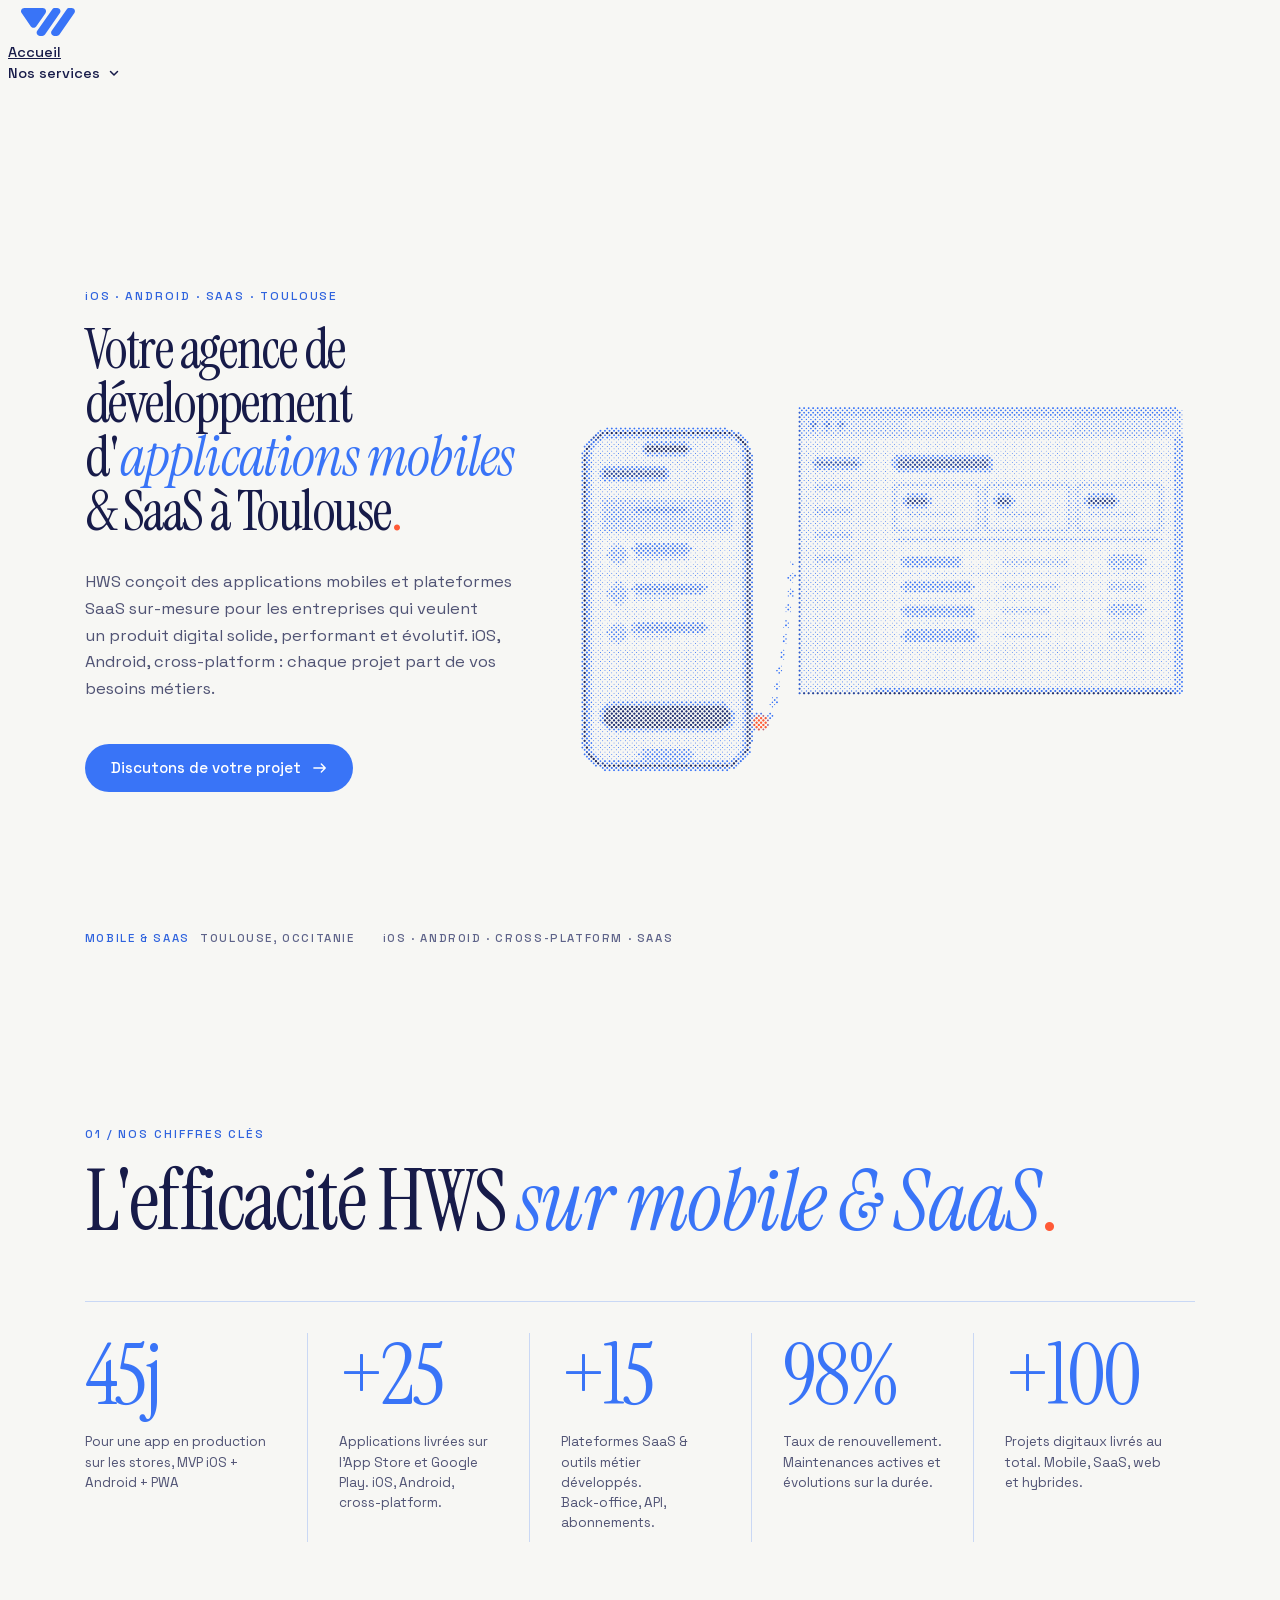
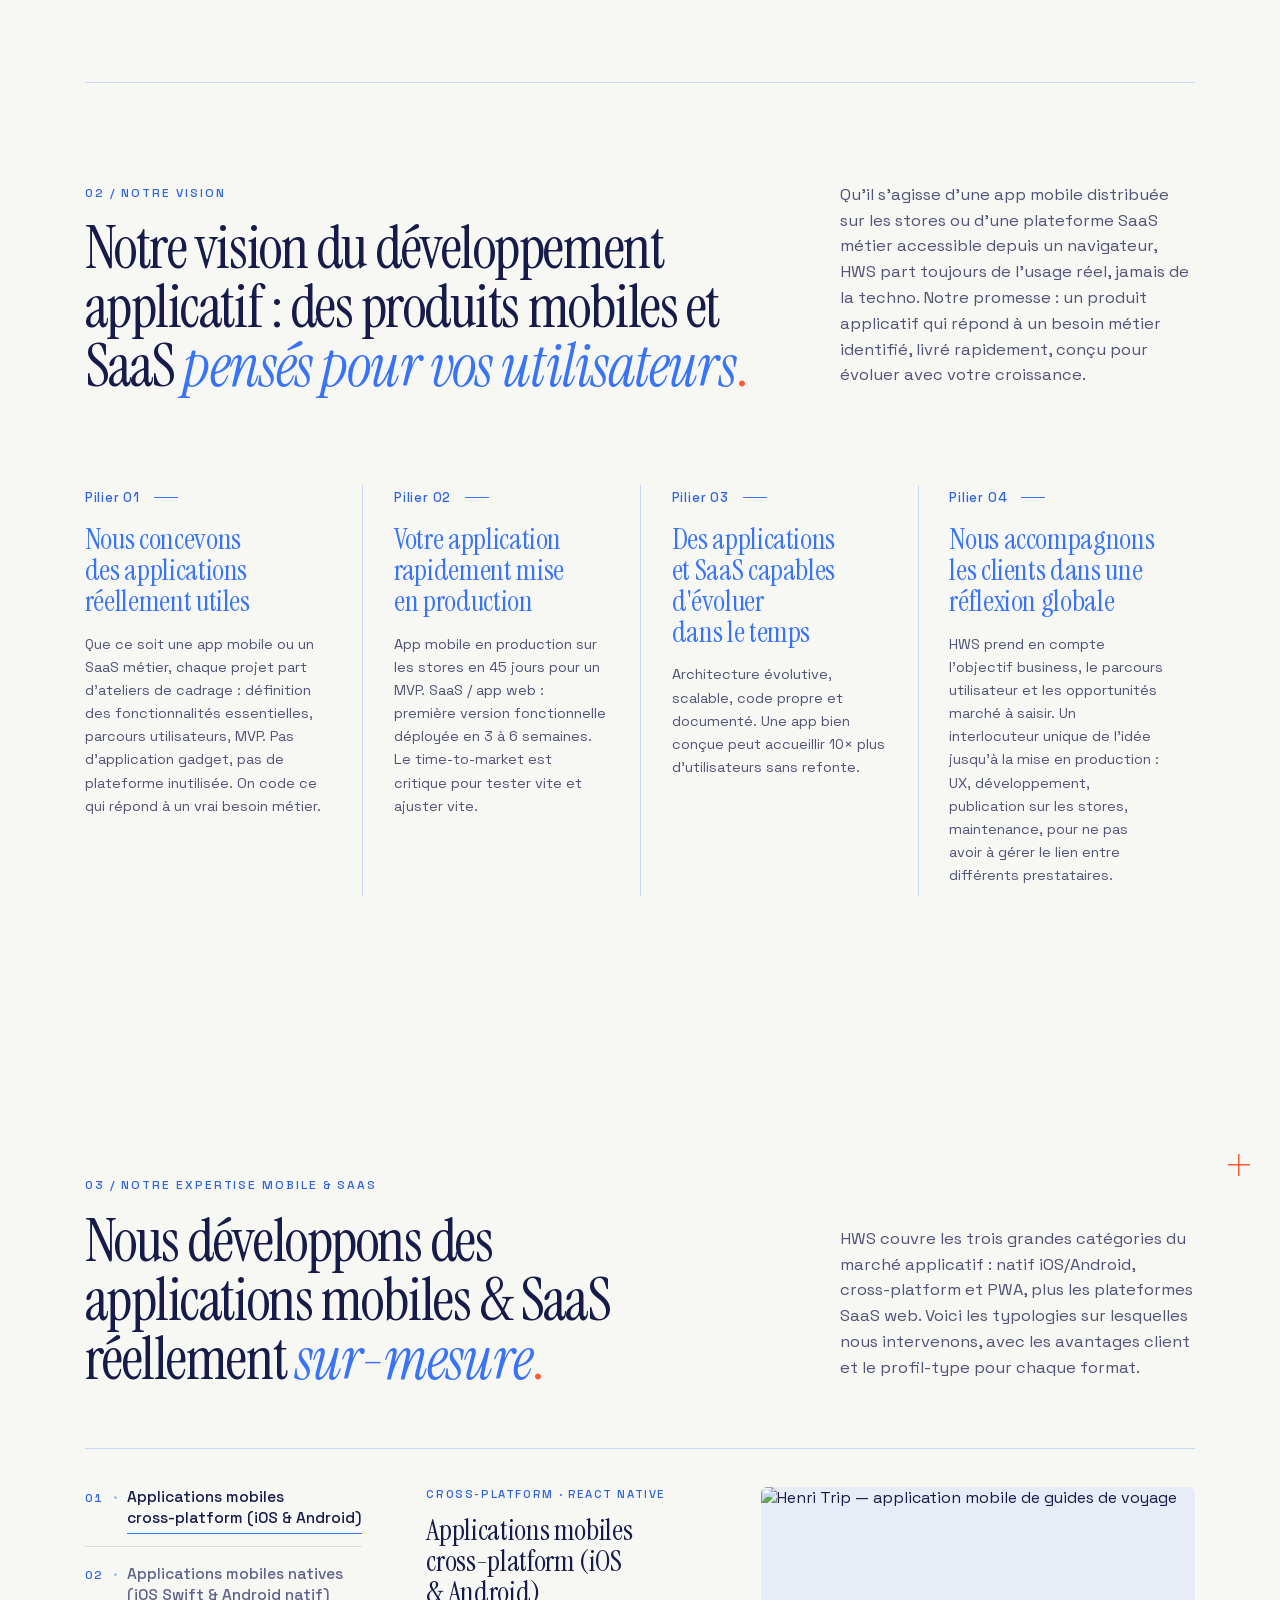
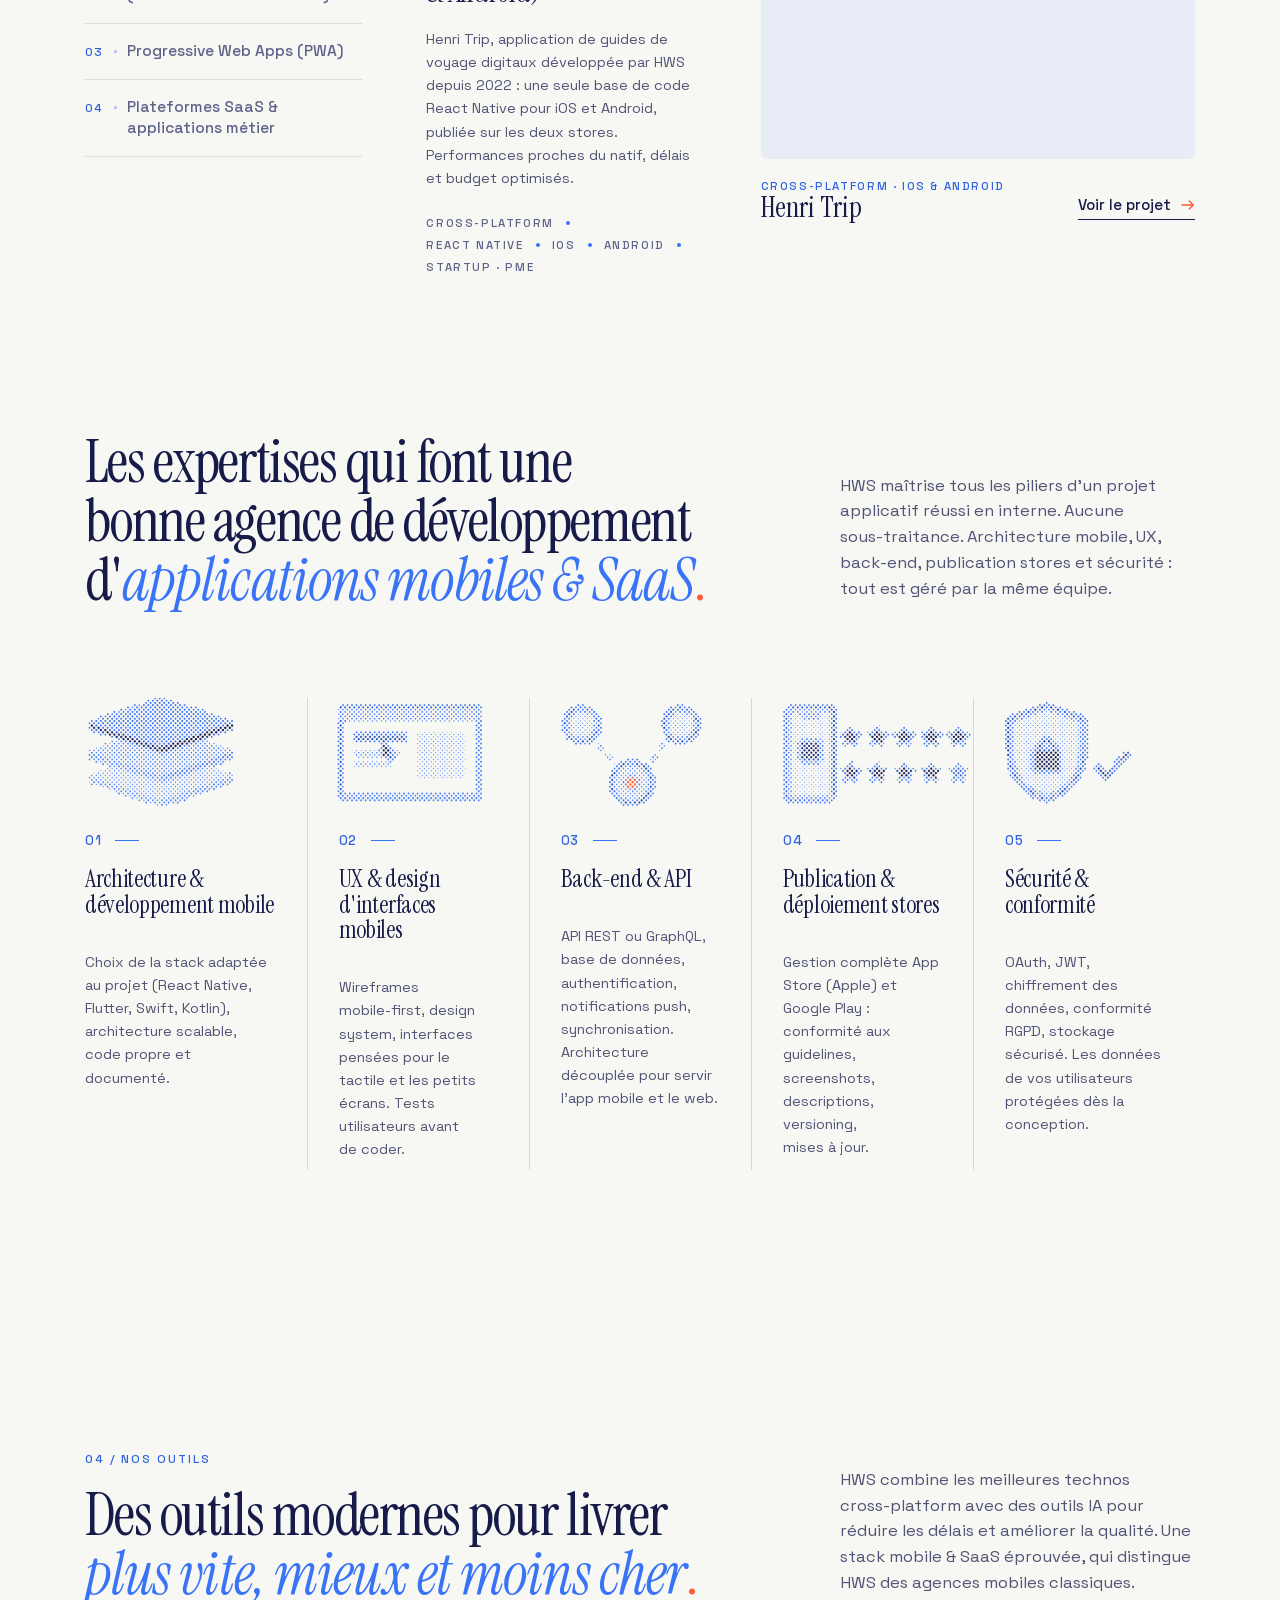
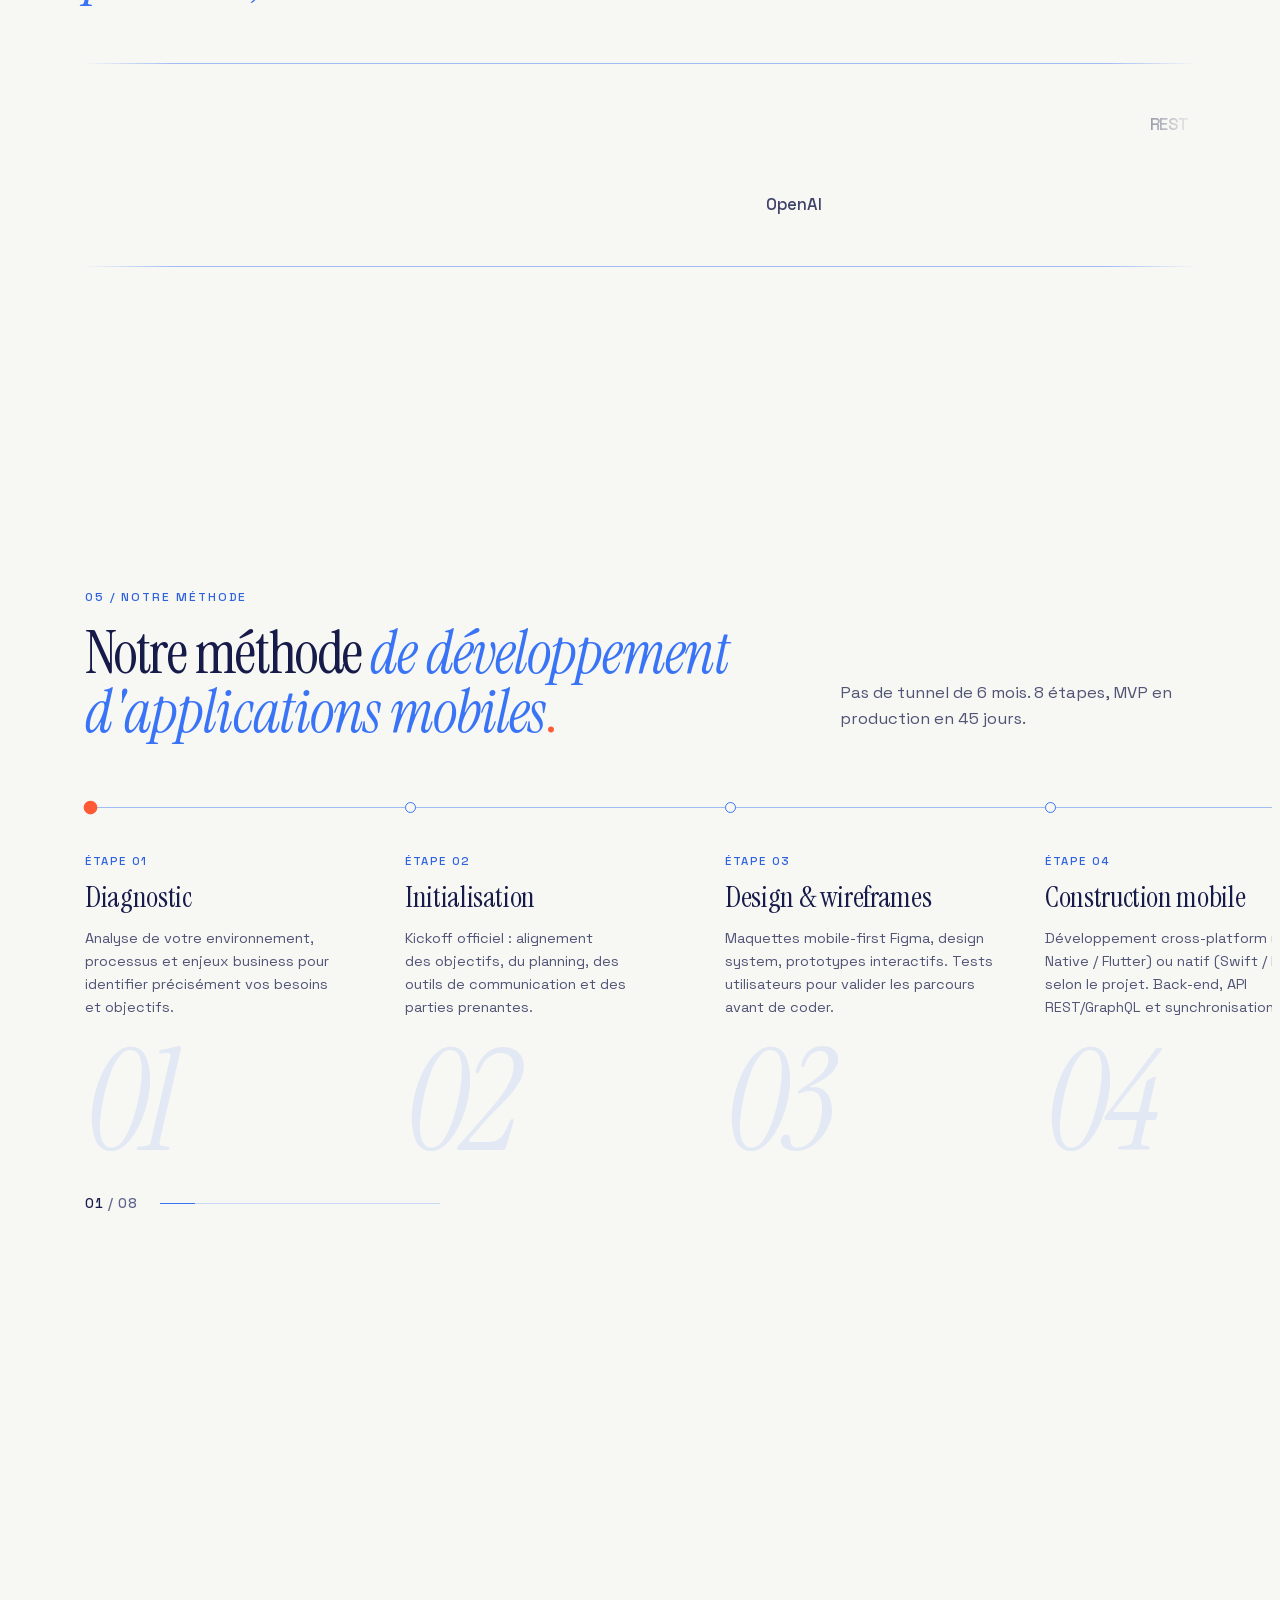
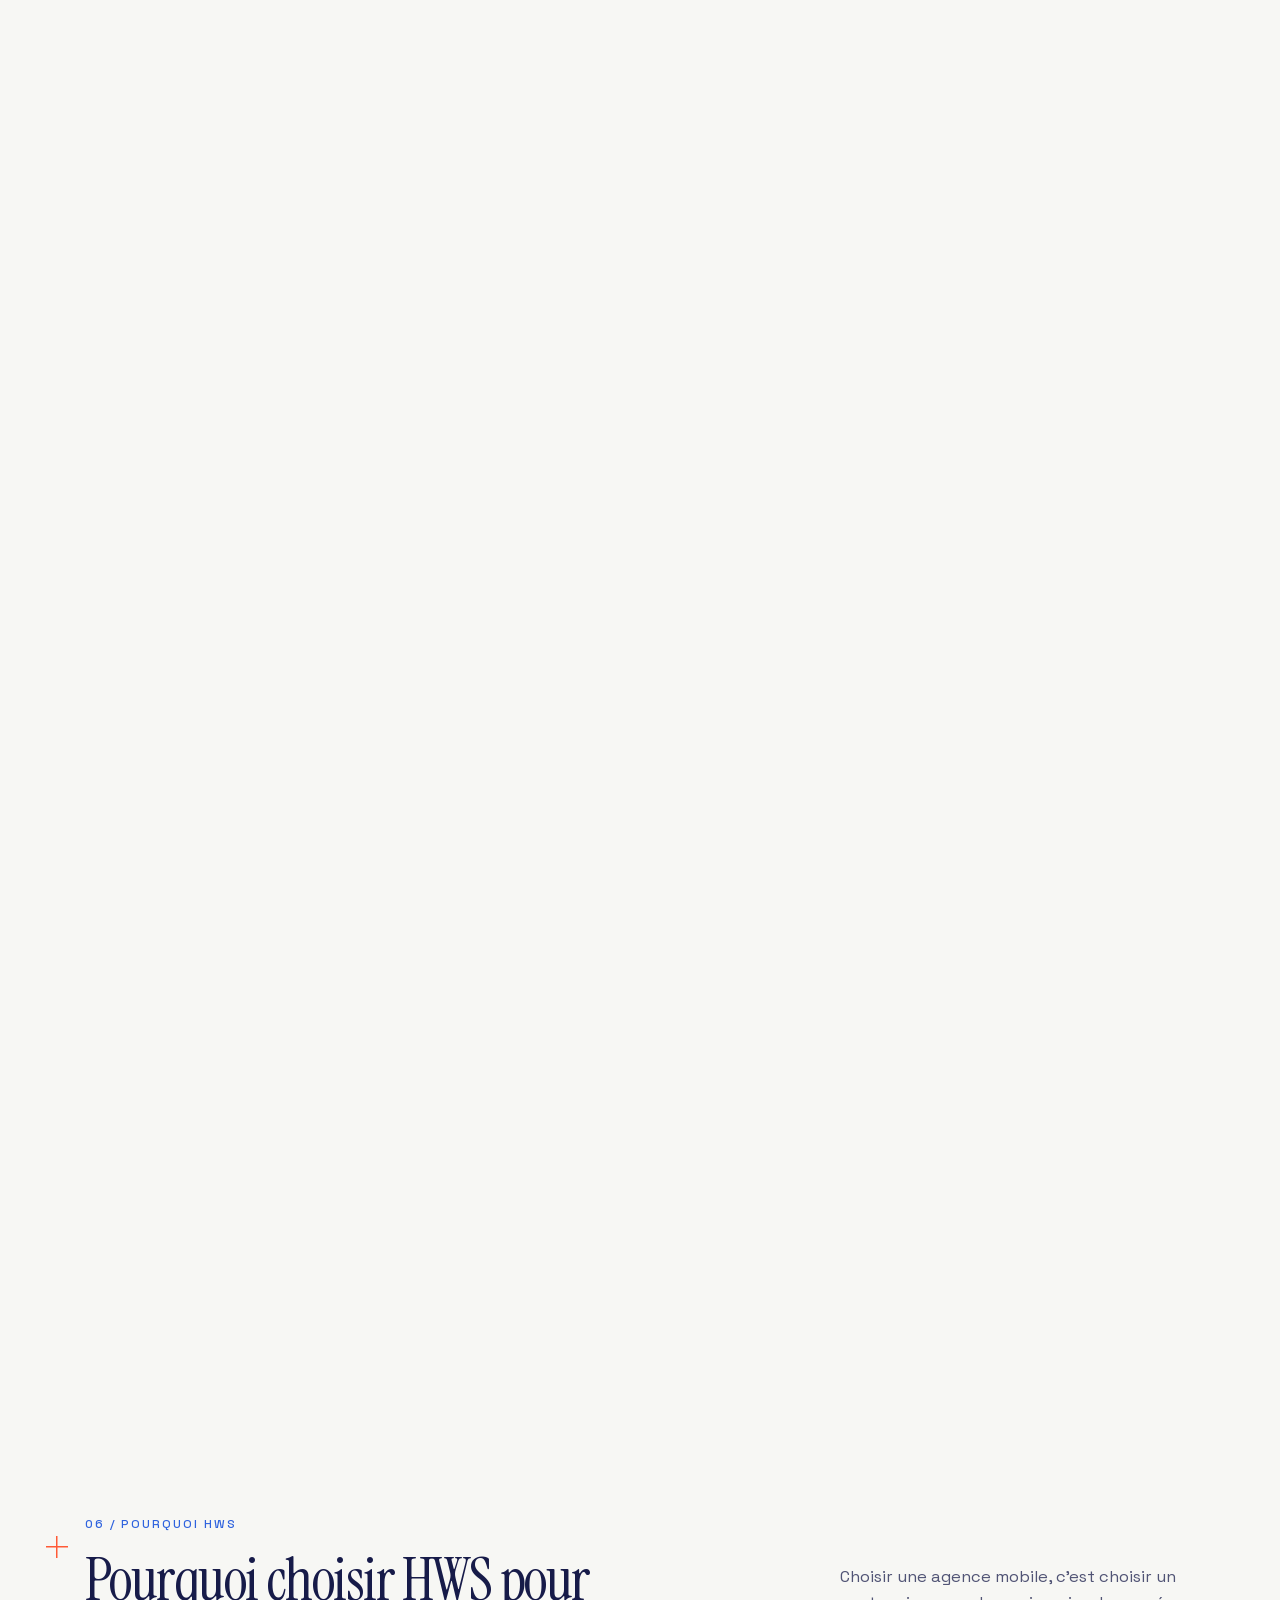
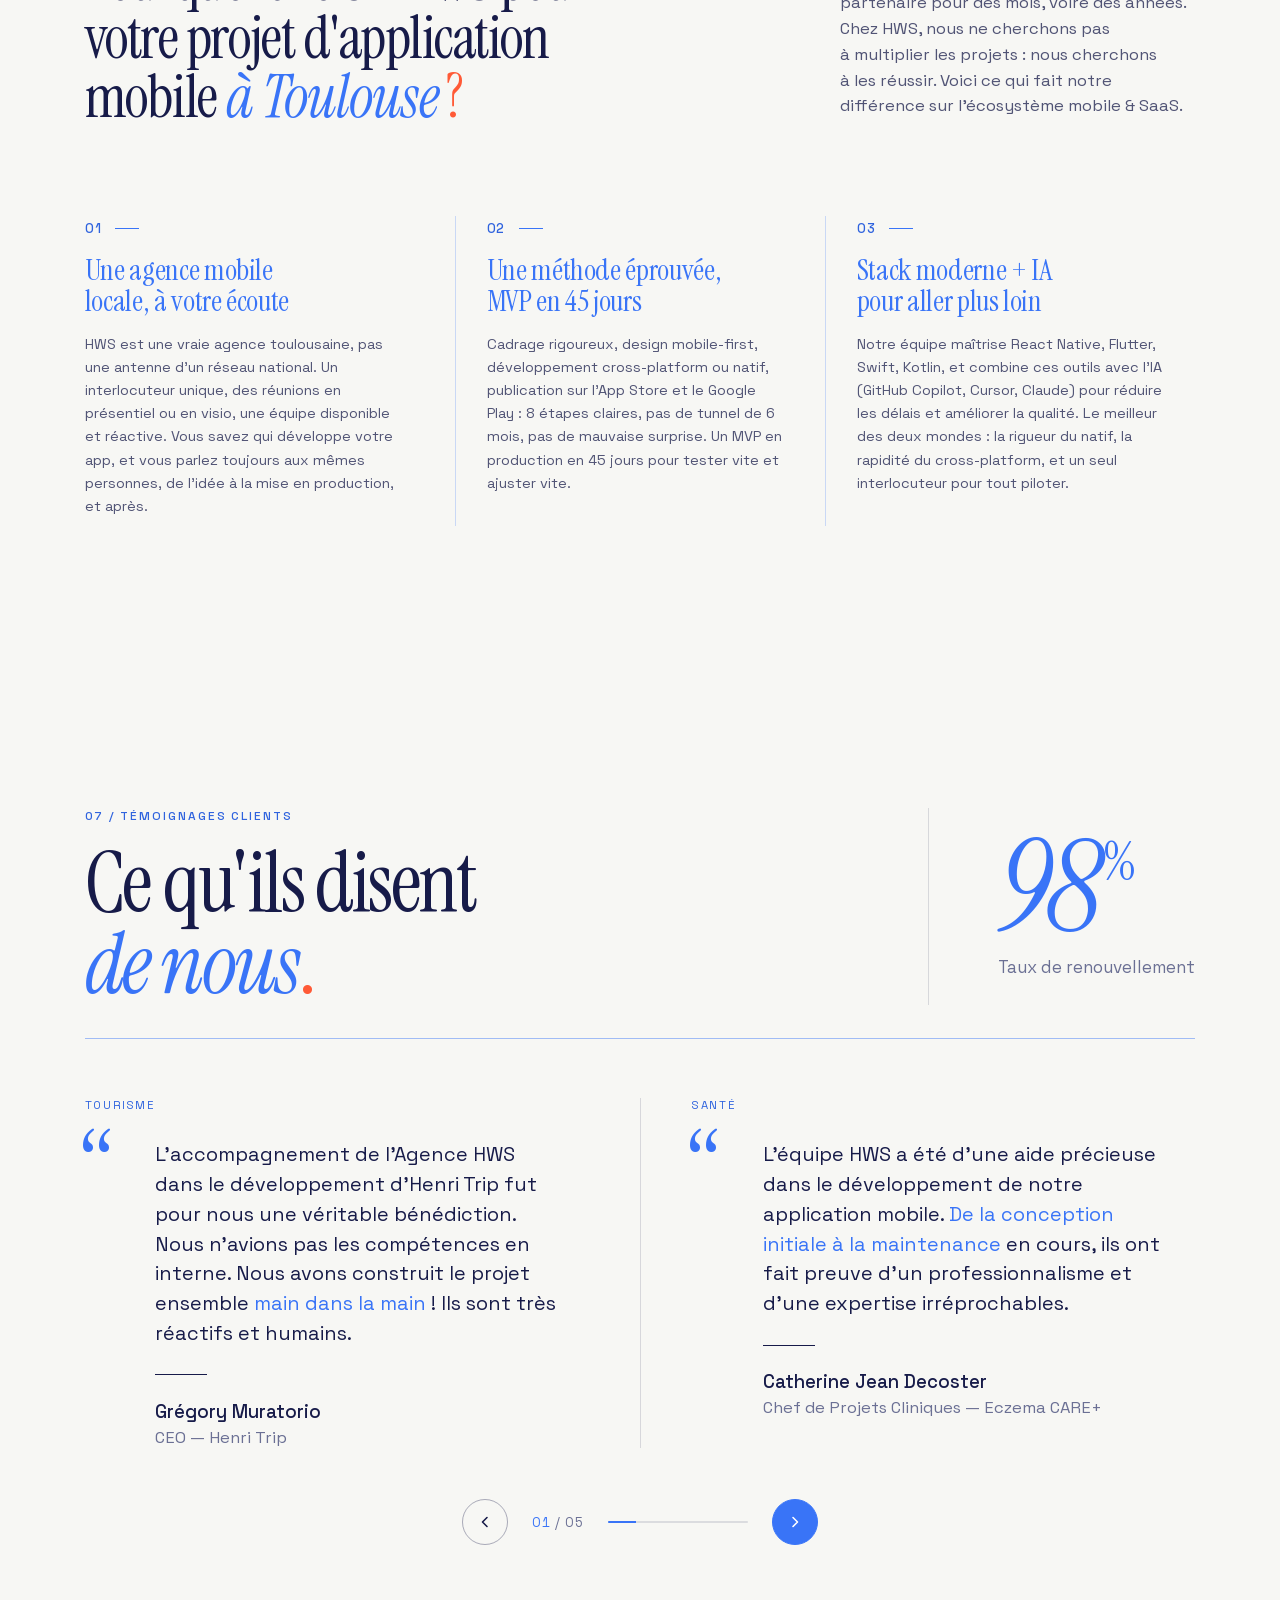
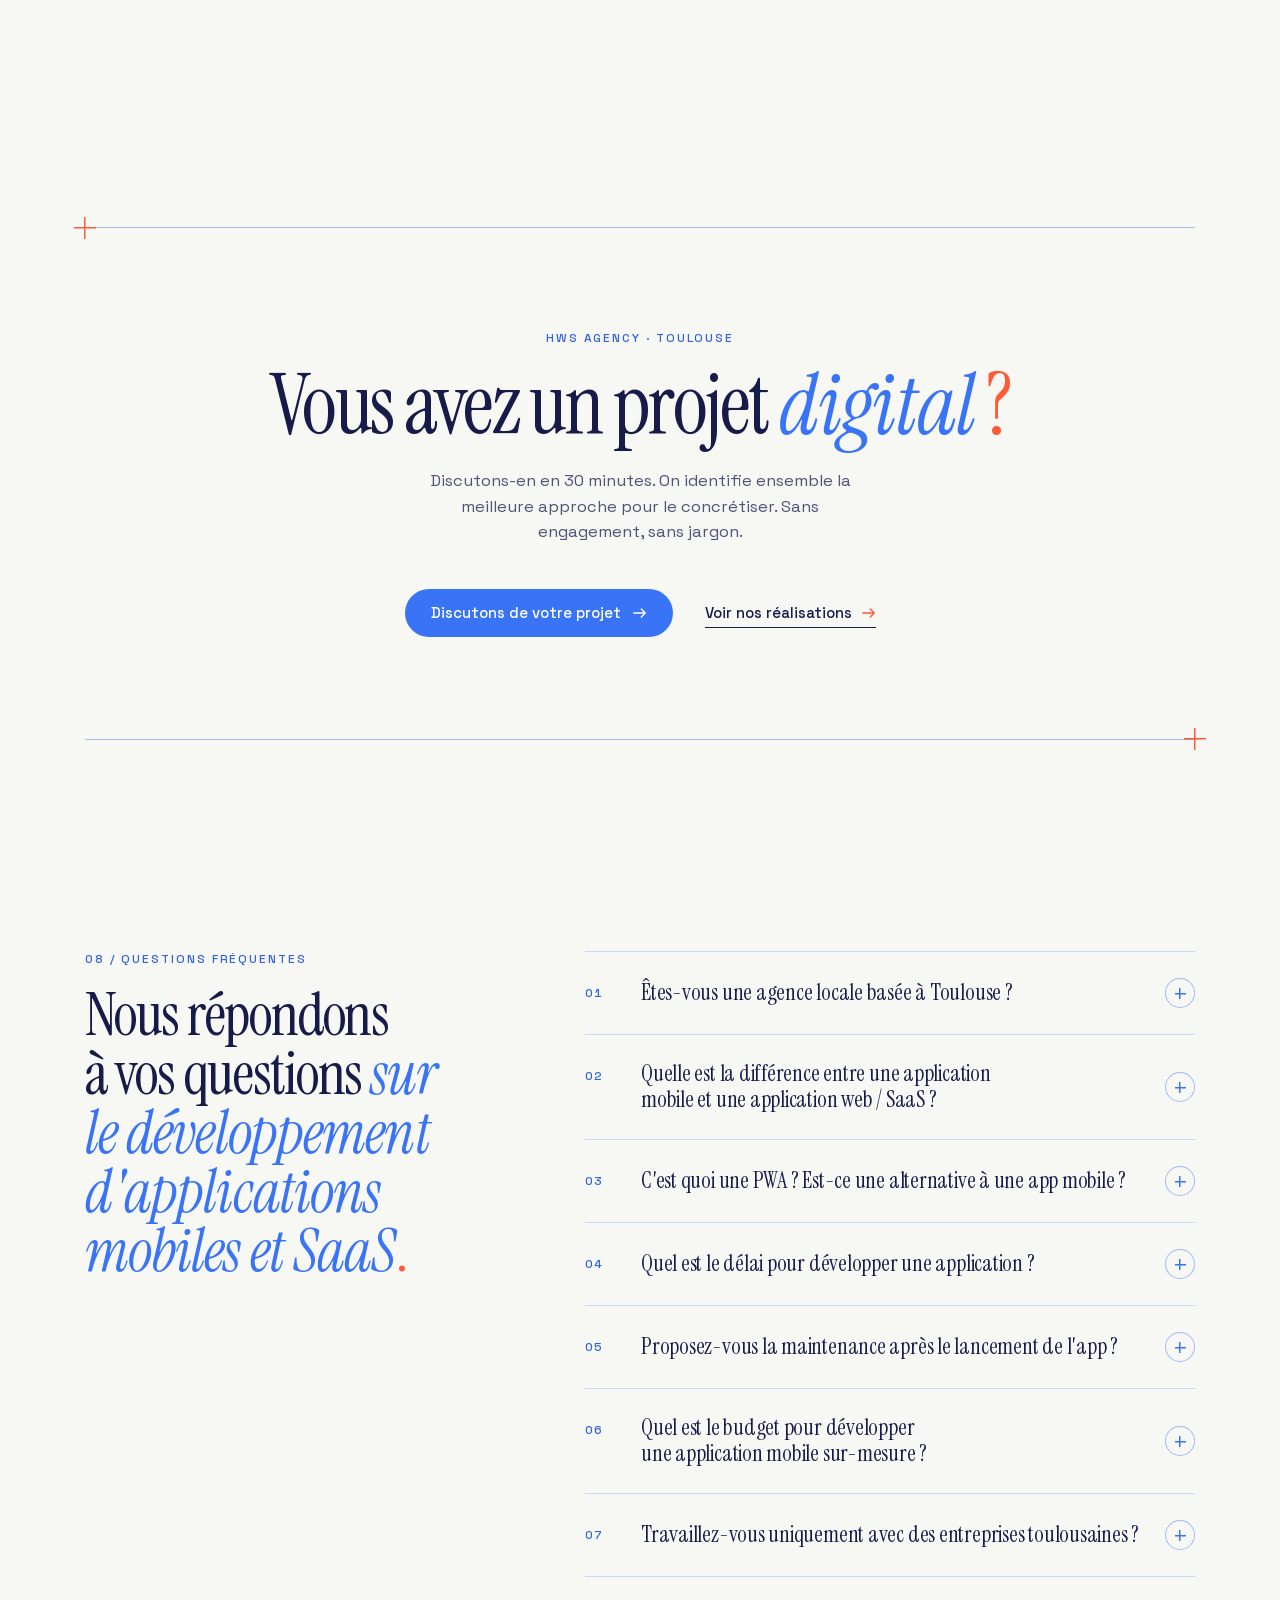
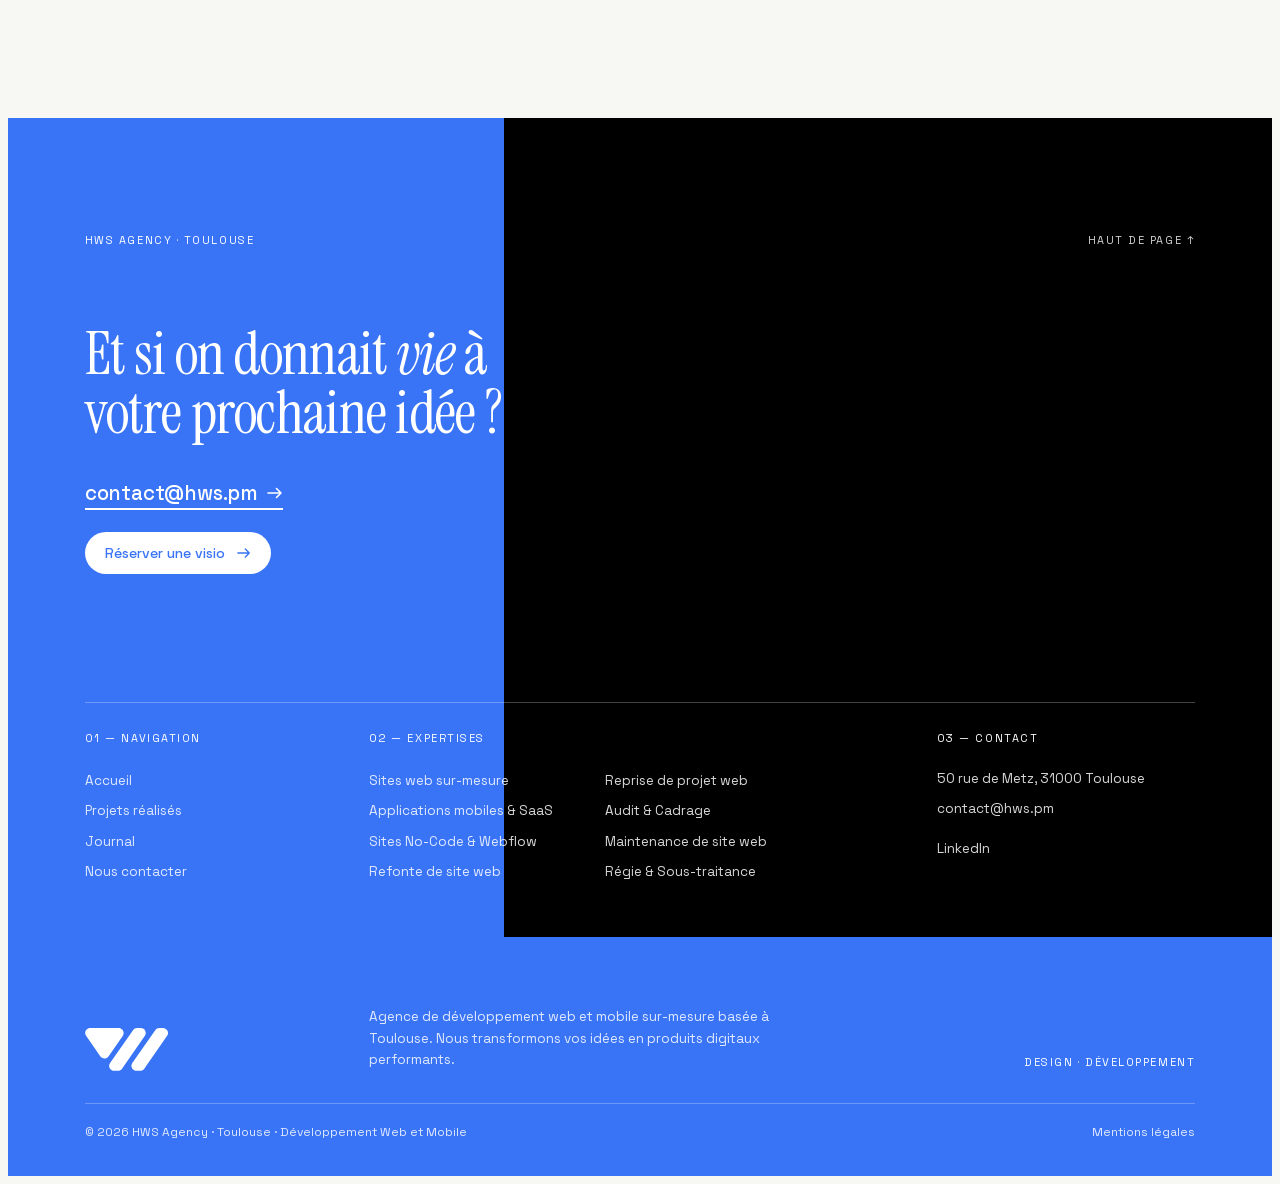
==== service-apps-saas-2026/index.html @ 495831cf "Aperçu de travail de la refonte HWS Agency 2026 Home, pages services Sur-mesure, No-Code & Webflow, " ====
<!DOCTYPE html><!-- This site was created in Webflow. https://webflow.com --><!-- Last Published: Mon Oct 19 2026 07:32:14 GMT+0000 (Coordinated Universal Time) --><html data-wf-domain="www.hws.pm" data-wf-page="6a0c7e2961f6fe7dbb8f9061" class="s26-page" data-wf-site="69dcdc0620ab5f37ce8bfd2c" lang="fr"><head><meta name="robots" content="noindex"><meta charset="utf-8"/><link href="https://cdn.prod.website-files.com" rel="preconnect" crossorigin="anonymous"/><title>Agence applications mobiles &amp; SaaS à Toulouse | HWS Agency</title><meta content="Nous développons des applications mobiles et SaaS sur-mesure, performants et évolutives. HWS vous accompagne de A à Z dans votre projet digital à Toulouse." name="description"/><meta content="Agence applications mobiles &amp; SaaS à Toulouse | HWS Agency" property="og:title"/><meta content="Nous développons des applications mobiles et SaaS sur-mesure, performants et évolutives. HWS vous accompagne de A à Z dans votre projet digital à Toulouse." property="og:description"/><meta content="https://cdn.prod.website-files.com/69dcdc0620ab5f37ce8bfd2c/6a46676fe8749adcfb56453f_og-apps-saas-1200x630.jpg" property="og:image"/><meta content="Agence applications mobiles &amp; SaaS à Toulouse | HWS Agency" name="twitter:title"/><meta content="Nous développons des applications mobiles et SaaS sur-mesure, performants et évolutives. HWS vous accompagne de A à Z dans votre projet digital à Toulouse." name="twitter:description"/><meta property="og:type" content="website"/><meta content="summary_large_image" name="twitter:card"/><meta content="width=device-width, initial-scale=1" name="viewport"/><meta content="ic7UgtaZCsvFo0FzsHVyGvWYt0fra6kv9tv55vS_bpA" name="google-site-verification"/><meta content="Webflow" name="generator"/><link href="https://cdn.prod.website-files.com/69dcdc0620ab5f37ce8bfd2c/css/hws-agency-2-0.webflow.shared.4a36962f1.css" rel="stylesheet" type="text/css" integrity="sha384-SjaWLx6NztwSTkZGbgDvuVQ341Hsm7KYbaf2wVZO7K7CMA1oZScL0phfKZPndxuN" crossorigin="anonymous"/><script type="text/javascript">!function(o,c){var n=c.documentElement,t=" w-mod-";n.className+=t+"js",("ontouchstart"in o||o.DocumentTouch&&c instanceof DocumentTouch)&&(n.className+=t+"touch")}(window,document);</script><link href="https://cdn.prod.website-files.com/69dcdc0620ab5f37ce8bfd2c/69ea1d351a05c6524ab8f9e9_FavIcon%20HWS.png" rel="shortcut icon" type="image/x-icon"/><link href="https://cdn.prod.website-files.com/69dcdc0620ab5f37ce8bfd2c/69ea1d38f57dd8e8d5abacff_Webclip%20HWS.png" rel="apple-touch-icon"/><link href="https://www.hws.pm/services/applications-mobiles-saas" rel="canonical"/><!-- HWS Preloader v2 — « on entre dans le logo » (oct. 2026)
     Site Settings > Custom Code > Head. Joue à chaque affichage de page, y compris au retour arrière (bfcache).
     Écran bleu HWS + logo blanc (version 2026) → le logo devient une fenêtre sur la page → zoom dans la barre centrale.
     Remplace l'ancien préchargeur v1 (scripts « preloader » + « preloader_js » et div #pt), supprimé le 6 oct. 2026 : sauvegarde dans webflow-paste/ancien-preloader-v1-backup/. -->
<style>
#hws-pl{position:fixed;inset:0;z-index:2147483000;animation:hws-pl-failsafe .4s 5s forwards}
#hws-pl svg{display:block;width:100%;height:100%}
/* Bandeau cookies masqué pendant l'intro seulement : la classe est retirée à la fin, et l'animation expire seule au bout de 2,5 s si le script plantait. */
html.hws-pl-on #consentos-banner-host{animation:hws-pl-hold 2.5s}
@keyframes hws-pl-hold{0%,100%{visibility:hidden}}
@keyframes hws-pl-failsafe{to{opacity:0;visibility:hidden}}
</style>
<script>
(function(){
  var d=document,w=window;
  if(w.self!==w.top)return;
  var reduce=w.matchMedia&&w.matchMedia('(prefers-reduced-motion: reduce)').matches;
  var P=['M129.757 0.1875H42.2191H20.0031C4.49217 0.1875 -4.64224 17.6008 4.17444 30.3622L58.8265 109.467C66.4574 120.512 82.7685 120.543 90.4417 109.527L145.544 30.4229C154.429 17.6678 145.302 0.1875 129.757 0.1875Z','M215.306 0H201.104C194.821 0 188.933 3.06858 185.334 8.21936L96.7281 135.026C87.8172 147.778 96.9411 165.284 112.498 165.284H127.039C133.334 165.284 139.232 162.204 142.829 157.037L231.096 30.2301C239.975 17.4745 230.847 0 215.306 0Z','M301.078 0H286.882C280.598 0 274.71 3.06891 271.111 8.22015L182.514 135.027C173.604 147.779 182.728 165.284 198.285 165.284H212.82C219.117 165.284 225.014 162.203 228.611 157.036L316.869 30.2294C325.747 17.4736 316.62 0 301.078 0Z'];
  // Point visé par le zoom : milieu de la barre centrale du logo (unités du viewBox 321×166).
  // Viser le centre d'une forme garantit qu'on finit DANS le logo (donc sur la page), pas dans un vide blanc.
  var OX=163.72,OY=83,HALF=25;
  // Chronologie (ms) : apparition du logo, ouverture (le noir devient transparent), zoom, fin.
  var APPEAR=450,OPEN0=450,OPEN1=750,ZOOM0=600,ZOOM1=1500,FADE0=1470,END=1560;
  var el=d.createElement('div');el.id='hws-pl';el.setAttribute('aria-hidden','true');
  el.innerHTML='<svg xmlns="http://www.w3.org/2000/svg"><defs><g id="hws-pl-l">'+P.map(function(p){return '<path d="'+p+'"/>';}).join('')+'</g><mask id="hws-pl-m" maskUnits="userSpaceOnUse" x="0" y="0" width="100%" height="100%"><rect width="100%" height="100%" fill="#fff"/><use id="hws-pl-hole" href="#hws-pl-l" fill="#000" opacity="0"/></mask></defs><rect width="100%" height="100%" fill="#3974F7" mask="url(#hws-pl-m)"/><use id="hws-pl-ink" href="#hws-pl-l" fill="#fff"/></svg>';
  var logo=el.querySelector('#hws-pl-l'),ink=el.querySelector('#hws-pl-ink'),hole=el.querySelector('#hws-pl-hole'),t0=0;
  function c(x){return x<0?0:x>1?1:x;}
  function outBack(x){var s=1.6;x-=1;return 1+x*x*((s+1)*x+s);}
  function inOut(x){return x<.5?2*x*x:1-Math.pow(-2*x+2,2)/2;}
  function render(t){
    var W=w.innerWidth,H=w.innerHeight;
    var k0=Math.min(120,W*.28)/321;
    var kEnd=1.25*Math.sqrt(W*W+H*H)/2/HALF;
    var a=c(t/APPEAR),k,o,f;
    if(reduce){k=k0;o=1;f=1-c((t-400)/400);}
    else{
      var z=c((t-ZOOM0)/(ZOOM1-ZOOM0));
      k=k0*(.82+.18*outBack(a))*Math.exp(Math.log(kEnd/k0)*Math.pow(z,2.5));
      o=t<OPEN0?a:1-inOut(c((t-OPEN0)/(OPEN1-OPEN0)));
      f=1-c((t-FADE0)/(END-FADE0));
    }
    logo.setAttribute('transform','translate('+W/2+' '+H/2+') scale('+k+') translate('+(-OX)+' '+(-OY)+')');
    ink.setAttribute('opacity',o);
    // Le trou n'existe qu'une fois le logo noir opaque : sinon on verrait la page avant l'ouverture.
    hole.setAttribute('opacity',!reduce&&t>=OPEN0?1:0);
    el.style.opacity=f;
  }
  function done(){d.documentElement.classList.remove('hws-pl-on');if(el.parentNode)el.parentNode.removeChild(el);}
  function frame(){
    try{
      var t=performance.now()-t0;
      if(t>=(reduce?800:END))return done();
      render(t);requestAnimationFrame(frame);
    }catch(e){done();}
  }
  function mount(){
    d.documentElement.classList.add('hws-pl-on');
    el.style.animation='';el.style.opacity='';
    d.body.insertBefore(el,d.body.firstChild);
    render(0);
    requestAnimationFrame(function(){el.style.animation='none';t0=performance.now();frame();});
  }
  // Retour arrière servi depuis le cache du navigateur : les scripts ne se relancent pas, on rejoue l'intro à la main.
  w.addEventListener('pageshow',function(e){if(e.persisted&&!el.parentNode)mount();});
  if(d.body)mount();
  else{var mo=new MutationObserver(function(){if(d.body){mo.disconnect();mount();}});mo.observe(d.documentElement,{childList:true});}
})();
</script>

<style>
  html .nav-link.w--current,
  html .nav-mobile-link.w--current,
  html .nav-dropdown-link.w--current,
  html .nav-dropdown-link-mobile.w--current {
    color: #ffffff !important;
  }
  
  html .nav-link.w--current:hover,
  html .nav-mobile-link.w--current:hover {
    color: #3974f7 !important;
  }

  /* ── Gouttière fluide desktop — carousel #projects (les scripts projects_css_* injectent
     un padding 2.5rem après le CSS Webflow, on reprend la main ici) ── */
  #projects .ps-top,
  #projects .ps-bottom {
    padding-left: clamp(40px, 6vw, 96px) !important;
    padding-right: clamp(40px, 6vw, 96px) !important;
  }
  @media (max-width: 991px) {
    #projects .ps-top,
    #projects .ps-bottom {
      padding-left: 40px !important;
      padding-right: 40px !important;
    }
  }
</style>

<script type="application/ld+json">
{
  "@context": "https://schema.org",
  "@graph": [
    {
      "@type": "Service",
      "@id": "https://www.hws.pm/services/applications-mobiles-saas#service",
      "name": "Développement d'applications mobiles & SaaS",
      "serviceType": "Développement d'applications mobiles & SaaS",
      "url": "https://www.hws.pm/services/applications-mobiles-saas",
      "description": "Nous développons des applications mobiles et SaaS sur-mesure, performantes et évolutives. HWS vous accompagne de A à Z dans votre projet digital à Toulouse.",
      "provider": {
        "@id": "https://www.hws.pm/#organization"
      },
      "areaServed": [
        {
          "@type": "City",
          "name": "Toulouse"
        },
        {
          "@type": "Country",
          "name": "France"
        }
      ]
    },
    {
      "@type": "BreadcrumbList",
      "itemListElement": [
        {
          "@type": "ListItem",
          "position": 1,
          "name": "Accueil",
          "item": "https://www.hws.pm/"
        },
        {
          "@type": "ListItem",
          "position": 2,
          "name": "Applications mobiles & SaaS"
        }
      ]
    },
    {
      "@type": "FAQPage",
      "@id": "https://www.hws.pm/services/applications-mobiles-saas#faq",
      "mainEntity": [
        {
          "@type": "Question",
          "name": "Êtes-vous une agence locale basée à Toulouse ?",
          "acceptedAnswer": {
            "@type": "Answer",
            "text": "Oui, HWS est une vraie agence toulousaine, pas une antenne d'un réseau national. Beaucoup d'agences référencées sur « agence application mobile Toulouse » sont en réalité des structures parisiennes avec une antenne ou un référencement local. Nos équipes sont basées au cœur de Toulouse, disponibles en présentiel et en visio pour toute la France."
          }
        },
        {
          "@type": "Question",
          "name": "Quelle est la différence entre une application mobile et une application web / SaaS ?",
          "acceptedAnswer": {
            "@type": "Answer",
            "text": "Une app mobile est distribuée via l'App Store ou Google Play, s'installe sur le smartphone et accède aux fonctionnalités natives (GPS, caméra, notifications push). Exemples HWS : Hemangiom'app, Uroquest, Eczema CARE+, Henri Trip. Une app web / SaaS est accessible depuis un navigateur, sans passer par les stores, et peut être très sophistiquée. Exemples HWS : Listti, MaxiPDF, plateforme de commande Miam Thaï."
          }
        },
        {
          "@type": "Question",
          "name": "C'est quoi une PWA ? Est-ce une alternative à une app mobile ?",
          "acceptedAnswer": {
            "@type": "Answer",
            "text": "Une PWA (Progressive Web App) est un site web qui se comporte comme une app mobile : installable sur l'écran d'accueil, utilisable hors ligne, notifications push. C'est une alternative intéressante si le budget est serré ou si les stores ne sont pas indispensables, utile aussi pour les projets qui demandent des mises à jour très fréquentes du contenu."
          }
        },
        {
          "@type": "Question",
          "name": "Quel est le délai pour développer une application ?",
          "acceptedAnswer": {
            "@type": "Answer",
            "text": "MVP en 15 jours pour une app simple (cadrage + design + développement + publication). Comptez 3 à 6 mois pour une plateforme complexe. Notre méthode en 8 étapes garantit les délais annoncés et inclut la phase de validation sur les stores (Apple peut prendre quelques jours supplémentaires)."
          }
        },
        {
          "@type": "Question",
          "name": "Proposez-vous la maintenance après le lancement de l'app ?",
          "acceptedAnswer": {
            "@type": "Answer",
            "text": "Oui : mises à jour iOS/Android, monitoring, correction de bugs, évolutions fonctionnelles. Les stores imposent des mises à jour régulières pour rester en conformité avec leurs guidelines. HWS gère le suivi dans la durée de votre app, pour qu'elle reste publiée, performante et à jour."
          }
        },
        {
          "@type": "Question",
          "name": "Quel est le budget pour développer une application mobile sur-mesure ?",
          "acceptedAnswer": {
            "@type": "Answer",
            "text": "Variable selon la complexité : un MVP simple démarre à partir de quelques milliers d'euros, une plateforme SaaS complète peut gonfler le prix selon les fonctionnalités, intégrations et volumes. Devis gratuit et détaillé après cadrage du besoin. Jamais de surprise en cours de route, transparence tarifaire dès le départ."
          }
        },
        {
          "@type": "Question",
          "name": "Travaillez-vous uniquement avec des entreprises toulousaines ?",
          "acceptedAnswer": {
            "@type": "Answer",
            "text": "Non. Toulouse + Occitanie + toute la France en visio. Pour les clients distants, la collaboration se fait en visio avec la même qualité de suivi. Pour les clients toulousains, on se retrouve en présentiel selon votre préférence. Flexibilité présentiel/distanciel garantie."
          }
        }
      ]
    }
  ]
}
</script>
<script type="application/ld+json">
{
  "@context": "https://schema.org",
  "@type": "ProfessionalService",
  "@id": "https://www.hws.pm/#organization",
  "name": "HWS Agency",
  "url": "https://www.hws.pm/",
  "logo": "https://cdn.prod.website-files.com/69dcdc0620ab5f37ce8bfd2c/69ea1d38f57dd8e8d5abacff_Webclip%20HWS.png",
  "image": "https://cdn.prod.website-files.com/69dcdc0620ab5f37ce8bfd2c/69ea1d38f57dd8e8d5abacff_Webclip%20HWS.png",
  "description": "Agence de développement web & mobile sur-mesure basée à Toulouse. Nous transformons vos idées en produits digitaux performants.",
  "email": "contact@hws.pm",
  "address": {
    "@type": "PostalAddress",
    "streetAddress": "50 rue de Metz",
    "postalCode": "31000",
    "addressLocality": "Toulouse",
    "addressCountry": "FR"
  },
  "geo": {
    "@type": "GeoCoordinates",
    "latitude": 43.6005218,
    "longitude": 1.4493936
  },
  "areaServed": [
    { "@type": "City", "name": "Toulouse" },
    { "@type": "Country", "name": "France" }
  ],
  "foundingDate": "2024",
  "sameAs": [
    "https://www.linkedin.com/company/hws-agency"
  ]
}
</script>

<!--
  ORDRE DES 3 BLOCS CI-DESSOUS : NE PAS MODIFIER.
  1. Consent Mode  — doit être le premier script Google de la page (exigence Google).
  2. Snippet GTM.
  3. Loader Consentos — DOIT rester APRÈS le snippet GTM. Le loader patche
     document.createElement et met type="text/blocked" sur tout script matchant
     googletagmanager.com. Le snippet GTM n'y échappe que parce qu'il s'exécute avant.
     Le remonter au-dessus tuerait GTM entièrement.
-->

<!-- 1. Google Consent Mode -->


<!-- 2. Google Tag Manager -->

<!-- End Google Tag Manager -->

<!-- 3. CMP Consentos — émet le gtag('consent','update') après choix du visiteur -->
<script src="https://cdn.prod.website-files.com/69dcdc0620ab5f37ce8bfd2c%2F689e5ba67671442434f3ca35%2F69ea13e371f8c352d56bd645%2Fburger_css-2.0.3.js" type="text/javascript"></script><script src="https://cdn.prod.website-files.com/69dcdc0620ab5f37ce8bfd2c%2F689e5ba67671442434f3ca35%2F69eb7fbbe92001ded472bfa0%2Fhws_scroll_animations-1.1.0.js" type="text/javascript"></script><!-- hws_collab_bundle-1.0.0.js retiré : remplacé par collab-2026 --><script src="https://cdn.prod.website-files.com/69dcdc0620ab5f37ce8bfd2c%2F689e5ba67671442434f3ca35%2F69ef10ef19271dfac65317ef%2Fhws_blog_richtext_styles-1.2.0.js" type="text/javascript"></script><script src="https://cdn.prod.website-files.com/69dcdc0620ab5f37ce8bfd2c%2F689e5ba67671442434f3ca35%2F6a9ed01c44a101a7fbd1c1c5%2Fhws_overflow_sticky_fix-1.0.0.js" type="text/javascript"></script><!-- hws_collab_bundle-1.0.0.js retiré : remplacé par collab-2026 --><script src="https://cdn.prod.website-files.com/69dcdc0620ab5f37ce8bfd2c%2F689e5ba67671442434f3ca35%2F69dcf8dde50ce812bad2925e%2Fprojects_css_3-1.0.0.js" type="text/javascript"></script><link rel="stylesheet" href="../polices-2026/polices-2026.css">
<script>document.write('<link rel="stylesheet" href="../footer-2026/footer-2026.css?v=' + Date.now() + '">');</script>
<style>
  /* Footer « puzzle » : la zone de trame couvre toute la moitié droite, le puzzle y est centré par le script. */
  @media (min-width: 641px) { .hf26 .hf26-trame { top: 0; right: -4vw; width: min(64vw, 1150px); } }
</style>
<script>document.write('<link rel="stylesheet" href="../avis-2026/avis-2026.css?v=' + Date.now() + '">');</script>
<script>document.write('<link rel="stylesheet" href="../systeme-2026/systeme-2026.css?v=' + Date.now() + '">');</script>
<script>document.write('<link rel="stylesheet" href="../nav-2026/nav-2026.css?v=' + Date.now() + '">');</script>
<script>document.write('<link rel="stylesheet" href="../service-sur-mesure-2026/sur-mesure-2026.css?v=' + Date.now() + '">');</script>
<script>document.write('<link rel="stylesheet" href="apps-2026.css?v=' + Date.now() + '">');</script>
</head><body><div class="nav-section"><a href="https://www.hws.pm/" class="nav-logo-wrap w-inline-block"><svg width="80" height="42" viewBox="0 0 321 166" fill="none" xmlns="http://www.w3.org/2000/svg" class="nav-logo-svg"><path d="M129.757 0.1875H42.2191H20.0031C4.49217 0.1875 -4.64224 17.6008 4.17444 30.3622L58.8265 109.467C66.4574 120.512 82.7685 120.543 90.4417 109.527L145.544 30.4229C154.429 17.6678 145.302 0.1875 129.757 0.1875Z" fill="white"></path><path d="M215.306 0H201.104C194.821 0 188.933 3.06858 185.334 8.21936L96.7281 135.026C87.8172 147.778 96.9411 165.284 112.498 165.284H127.039C133.334 165.284 139.232 162.204 142.829 157.037L231.096 30.2301C239.975 17.4745 230.847 0 215.306 0Z" fill="white"></path><path d="M301.078 0H286.882C280.598 0 274.71 3.06891 271.111 8.22015L182.514 135.027C173.604 147.779 182.728 165.284 198.285 165.284H212.82C219.117 165.284 225.014 162.203 228.611 157.036L316.869 30.2294C325.747 17.4736 316.62 0 301.078 0Z" fill="white"></path></svg></a><div class="nav-links"><a href="https://www.hws.pm/" class="nav-link">Accueil</a><div class="nv-mega"><button type="button" class="nav-link nv-mega-toggle" aria-expanded="false" aria-controls="nv-mega-panel">Nos services <svg class="nv-chevron" viewBox="0 0 12 12" aria-hidden="true" focusable="false"><path d="M2.5 4.5 6 8l3.5-3.5" fill="none" stroke="currentColor" stroke-width="1.5" stroke-linecap="round" stroke-linejoin="round"/></svg></button><div class="nv-mega-panel" id="nv-mega-panel" role="region" aria-label="Nos services" hidden><div class="nv-mega-inner"><div class="nv-intro"><p class="nv-label">Expertises</p><p class="nv-titre">Ce qu’on construit <em>ensemble.</em></p><p class="nv-texte">Huit expertises pour concevoir, reprendre et faire grandir vos produits digitaux, à Toulouse et à distance.</p><a class="nv-cta" href="#">Un projet en tête ? Réserver une visio <svg class="nv-fleche" viewBox="0 0 16 16" aria-hidden="true" focusable="false"><path d="M1 8h13M9.5 3.5 14 8l-4.5 4.5" fill="none" stroke="currentColor" stroke-width="1.6" stroke-linecap="round" stroke-linejoin="round"/></svg></a><a class="nv-second" href="https://www.hws.pm/projets-realises">Voir nos projets réalisés <svg class="nv-fleche" viewBox="0 0 16 16" aria-hidden="true" focusable="false"><path d="M1 8h13M9.5 3.5 14 8l-4.5 4.5" fill="none" stroke="currentColor" stroke-width="1.6" stroke-linecap="round" stroke-linejoin="round"/></svg></a></div><div class="nv-catalogue"><div class="nv-groupe"><p class="nv-groupe-titre" id="nv-g01"><span>01</span> Concevoir &amp; développer</p><ul aria-labelledby="nv-g01"><li><a class="nv-lien" href="https://www.hws.pm/services/sites-web-sur-mesure"><span class="nv-lien-nom">Sites web sur-mesure <svg class="nv-fleche" viewBox="0 0 16 16" aria-hidden="true" focusable="false"><path d="M1 8h13M9.5 3.5 14 8l-4.5 4.5" fill="none" stroke="currentColor" stroke-width="1.6" stroke-linecap="round" stroke-linejoin="round"/></svg></span><span class="nv-lien-desc">Des sites performants et évolutifs, développés pour vous.</span></a></li><li><a class="nv-lien" href="https://www.hws.pm/services/sites-no-code-webflow"><span class="nv-lien-nom">Sites No-Code &amp; Webflow <svg class="nv-fleche" viewBox="0 0 16 16" aria-hidden="true" focusable="false"><path d="M1 8h13M9.5 3.5 14 8l-4.5 4.5" fill="none" stroke="currentColor" stroke-width="1.6" stroke-linecap="round" stroke-linejoin="round"/></svg></span><span class="nv-lien-desc">Des sites modernes, rapides et modifiables par vos équipes.</span></a></li><li><a class="nv-lien" href="https://www.hws.pm/services/applications-mobiles-saas" aria-current="page"><span class="nv-lien-nom">Applications mobiles &amp; SaaS <svg class="nv-fleche" viewBox="0 0 16 16" aria-hidden="true" focusable="false"><path d="M1 8h13M9.5 3.5 14 8l-4.5 4.5" fill="none" stroke="currentColor" stroke-width="1.6" stroke-linecap="round" stroke-linejoin="round"/></svg></span><span class="nv-lien-desc">Des applications mobiles et SaaS sur-mesure, évolutives.</span></a></li></ul></div><div class="nv-groupe"><p class="nv-groupe-titre" id="nv-g02"><span>02</span> Reprendre &amp; faire évoluer</p><ul aria-labelledby="nv-g02"><li><a class="nv-lien" href="https://www.hws.pm/services/refonte-site-web"><span class="nv-lien-nom">Refonte de site web <svg class="nv-fleche" viewBox="0 0 16 16" aria-hidden="true" focusable="false"><path d="M1 8h13M9.5 3.5 14 8l-4.5 4.5" fill="none" stroke="currentColor" stroke-width="1.6" stroke-linecap="round" stroke-linejoin="round"/></svg></span><span class="nv-lien-desc">Design, UX, performances et SEO, repris de A à Z.</span></a></li><li><a class="nv-lien" href="https://www.hws.pm/services/reprise-projet-web"><span class="nv-lien-nom">Reprise de projet web <svg class="nv-fleche" viewBox="0 0 16 16" aria-hidden="true" focusable="false"><path d="M1 8h13M9.5 3.5 14 8l-4.5 4.5" fill="none" stroke="currentColor" stroke-width="1.6" stroke-linecap="round" stroke-linejoin="round"/></svg></span><span class="nv-lien-desc">On reprend votre code, on le stabilise, on le fait avancer.</span></a></li><li><a class="nv-lien" href="https://www.hws.pm/services/maintenance-site-web"><span class="nv-lien-nom">Maintenance <svg class="nv-fleche" viewBox="0 0 16 16" aria-hidden="true" focusable="false"><path d="M1 8h13M9.5 3.5 14 8l-4.5 4.5" fill="none" stroke="currentColor" stroke-width="1.6" stroke-linecap="round" stroke-linejoin="round"/></svg></span><span class="nv-lien-desc">Mises à jour, sécurité, monitoring et évolutions.</span></a></li></ul></div><div class="nv-groupe"><p class="nv-groupe-titre" id="nv-g03"><span>03</span> Cadrer &amp; renforcer</p><ul aria-labelledby="nv-g03"><li><a class="nv-lien" href="https://www.hws.pm/services/audit-de-site-web"><span class="nv-lien-nom">Audit &amp; Cadrage <svg class="nv-fleche" viewBox="0 0 16 16" aria-hidden="true" focusable="false"><path d="M1 8h13M9.5 3.5 14 8l-4.5 4.5" fill="none" stroke="currentColor" stroke-width="1.6" stroke-linecap="round" stroke-linejoin="round"/></svg></span><span class="nv-lien-desc">Technique, UX, SEO, sécurité : un rapport concret et priorisé.</span></a></li><li><a class="nv-lien" href="https://www.hws.pm/services/regie-sous-traitance"><span class="nv-lien-nom">Régie &amp; Sous-traitance <svg class="nv-fleche" viewBox="0 0 16 16" aria-hidden="true" focusable="false"><path d="M1 8h13M9.5 3.5 14 8l-4.5 4.5" fill="none" stroke="currentColor" stroke-width="1.6" stroke-linecap="round" stroke-linejoin="round"/></svg></span><span class="nv-lien-desc">Des développeurs salariés HWS intégrés à vos équipes.</span></a></li></ul></div></div><button type="button" class="nv-fermer" aria-label="Fermer le menu Nos services">Fermer <span aria-hidden="true">×</span></button></div></div></div><a href="https://www.hws.pm/projets-realises" class="nav-link">Projets réalisés</a><a href="https://www.hws.pm/blog" class="nav-link">Journal</a></div><a href="#" class="btn-primary w-button">Réserver une visio</a><a id="nav-burger-btn" href="#" class="nav-burger w-button"><span class="nav-burger-line"></span><span class="nav-burger-line"></span><span class="nav-burger-line"></span></a><div id="nav-mobile-menu" class="nav-mobile-menu"><div class="nav-mobile-links"><a href="https://www.hws.pm/" class="nav-mobile-link">Accueil</a><details class="nv-m-services"><summary class="nav-mobile-link">Nos services <svg class="nv-chevron" viewBox="0 0 12 12" aria-hidden="true" focusable="false"><path d="M2.5 4.5 6 8l3.5-3.5" fill="none" stroke="currentColor" stroke-width="1.5" stroke-linecap="round" stroke-linejoin="round"/></svg></summary><div class="nv-m-groupes"><details class="nv-m-groupe"><summary><span>01</span> Concevoir &amp; développer <svg class="nv-chevron" viewBox="0 0 12 12" aria-hidden="true" focusable="false"><path d="M2.5 4.5 6 8l3.5-3.5" fill="none" stroke="currentColor" stroke-width="1.5" stroke-linecap="round" stroke-linejoin="round"/></svg></summary><ul><li><a class="nav-dropdown-link-mobile" href="https://www.hws.pm/services/sites-web-sur-mesure">Sites web sur-mesure</a></li><li><a class="nav-dropdown-link-mobile" href="https://www.hws.pm/services/sites-no-code-webflow">Sites No-Code &amp; Webflow</a></li><li><a class="nav-dropdown-link-mobile" href="https://www.hws.pm/services/applications-mobiles-saas" aria-current="page">Applications mobiles &amp; SaaS</a></li></ul></details><details class="nv-m-groupe"><summary><span>02</span> Reprendre &amp; faire évoluer <svg class="nv-chevron" viewBox="0 0 12 12" aria-hidden="true" focusable="false"><path d="M2.5 4.5 6 8l3.5-3.5" fill="none" stroke="currentColor" stroke-width="1.5" stroke-linecap="round" stroke-linejoin="round"/></svg></summary><ul><li><a class="nav-dropdown-link-mobile" href="https://www.hws.pm/services/refonte-site-web">Refonte de site web</a></li><li><a class="nav-dropdown-link-mobile" href="https://www.hws.pm/services/reprise-projet-web">Reprise de projet web</a></li><li><a class="nav-dropdown-link-mobile" href="https://www.hws.pm/services/maintenance-site-web">Maintenance</a></li></ul></details><details class="nv-m-groupe"><summary><span>03</span> Cadrer &amp; renforcer <svg class="nv-chevron" viewBox="0 0 12 12" aria-hidden="true" focusable="false"><path d="M2.5 4.5 6 8l3.5-3.5" fill="none" stroke="currentColor" stroke-width="1.5" stroke-linecap="round" stroke-linejoin="round"/></svg></summary><ul><li><a class="nav-dropdown-link-mobile" href="https://www.hws.pm/services/audit-de-site-web">Audit &amp; Cadrage</a></li><li><a class="nav-dropdown-link-mobile" href="https://www.hws.pm/services/regie-sous-traitance">Régie &amp; Sous-traitance</a></li></ul></details></div></details><a href="https://www.hws.pm/projets-realises" class="nav-mobile-link">Projets réalisés</a><a href="https://www.hws.pm/blog" class="nav-mobile-link">Journal</a><a href="#contact" class="nav-mobile-cta">Réserver une visio</a></div></div></div><!-- ░░ PAGE SERVICE 2026 « Applications mobiles & SaaS » ░░ socle : ../systeme-2026/ · composants des pages services : ../service-sur-mesure-2026/sur-mesure-2026.css et .js · page : apps-2026.css · héro : ecran-2026.js -->
<section class="s26 sm26-hero ap26-hero" aria-labelledby="sm26-h1">
  <canvas class="sm26-patron ap26-ecran" role="img" aria-label="Un téléphone et la fenêtre d'une plateforme web reliés par un fil : un geste dans l'app ajoute une ligne, et la même ligne apparaît aussitôt sur la plateforme."></canvas>
  <div class="sm26-hero-inner">
    <p class="s26-label" data-s26-apparition><span class="ap26-casse">i</span>OS · Android · SaaS · Toulouse</p>
    <h1 class="sm26-h1" id="sm26-h1" data-s26-apparition>Votre agence de développement d'<em>applications mobiles</em> &amp;&nbsp;SaaS à&nbsp;Toulouse<span class="s26-point">.</span></h1>
    <p class="sm26-hero-texte" data-s26-apparition>HWS conçoit des applications mobiles et plateformes SaaS sur-mesure pour les entreprises qui veulent un produit digital solide, performant et évolutif. iOS, Android, cross-platform : chaque projet part de vos besoins métiers.</p>
    <div class="sm26-hero-actions" data-s26-apparition>
      <a class="s26-bouton" href="#cta-final">Discutons de votre projet <svg class="s26-fleche" viewBox="0 0 16 16" aria-hidden="true" focusable="false"><path d="M1 8h13M9.5 3.5 14 8l-4.5 4.5" fill="none" stroke="currentColor" stroke-width="1.6" stroke-linecap="round" stroke-linejoin="round"/></svg></a>
    </div>
  </div>
  <div class="ap26-hero-micro" data-s26-apparition>
    <p class="s26-meta"><strong>Mobile &amp; SaaS</strong> Toulouse, Occitanie</p>
    <p class="s26-meta"><span class="ap26-casse">i</span>OS · Android · cross-platform · SaaS</p>
  </div>
</section>

<section id="chiffres" class="s26 sm26-chiffres ap26-chiffres" aria-labelledby="sm26-chiffres-titre">
  <div class="s26-inner">
    <p class="s26-label s26-label--num" data-s26-apparition>Nos chiffres clés</p>
    <h2 class="s26-titre s26-titre--point" id="sm26-chiffres-titre" data-s26-apparition>L'efficacité HWS <em>sur mobile &amp; SaaS</em></h2>
    <dl class="s26-colonnes sm26-chiffres-liste" style="--n:5">
      <div data-s26-apparition><dt>Pour une app en production sur les stores, MVP iOS + Android + PWA</dt><dd class="s26-chiffre"><span data-s26-compte="45" data-apres="j">45j</span></dd></div>
      <div data-s26-apparition><dt>Applications livrées sur l'App Store et Google Play. iOS, Android, cross-platform.</dt><dd class="s26-chiffre"><span data-s26-compte="25" data-avant="+">+25</span></dd></div>
      <div data-s26-apparition><dt>Plateformes SaaS &amp; outils métier développés. Back-office, API, abonnements.</dt><dd class="s26-chiffre"><span data-s26-compte="15" data-avant="+">+15</span></dd></div>
      <div data-s26-apparition><dt>Taux de renouvellement. Maintenances actives et évolutions sur la durée.</dt><dd class="s26-chiffre"><span data-s26-compte="98" data-apres="%">98%</span></dd></div>
      <div data-s26-apparition><dt>Projets digitaux livrés au total. Mobile, SaaS, web et hybrides.</dt><dd class="s26-chiffre"><span data-s26-compte="100" data-avant="+">+100</span></dd></div>
    </dl>
  </div>
</section>

<section id="proposition" class="s26 sm26-vision s26--suite" aria-labelledby="sm26-vision-titre">
  <div class="s26-inner">
    <div class="sm26-filet-entree" aria-hidden="true"></div>
    <div class="s26-entete">
      <div>
        <p class="s26-label s26-label--num" data-s26-apparition>Notre vision</p>
        <h2 class="s26-titre s26-titre--long s26-titre--point" id="sm26-vision-titre" data-s26-apparition>Notre vision du développement applicatif : des produits mobiles et SaaS <em>pensés pour vos utilisateurs</em></h2>
      </div>
      <p class="s26-chapo" data-s26-apparition>Qu'il s'agisse d'une app mobile distribuée sur les stores ou d'une plateforme SaaS métier accessible depuis un navigateur, HWS part toujours de l'usage réel, jamais de la techno. Notre promesse : un produit applicatif qui répond à un besoin métier identifié, livré rapidement, conçu pour évoluer avec votre croissance.</p>
    </div>
    <ol class="s26-colonnes sm26-piliers" style="--n:4">
      <li data-s26-apparition><p class="s26-num">Pilier 01</p><h3 class="s26-sous-titre s26-sous-titre--bleu">Nous concevons des applications réellement utiles</h3><p class="s26-texte">Que ce soit une app mobile ou un SaaS métier, chaque projet part d'ateliers de cadrage : définition des fonctionnalités essentielles, parcours utilisateurs, MVP. Pas d'application gadget, pas de plateforme inutilisée. On code ce qui répond à un vrai besoin métier.</p></li>
      <li data-s26-apparition><p class="s26-num">Pilier 02</p><h3 class="s26-sous-titre s26-sous-titre--bleu">Votre application rapidement mise en production</h3><p class="s26-texte">App mobile en production sur les stores en 45 jours pour un MVP. SaaS / app web : première version fonctionnelle déployée en 3 à 6 semaines. Le time-to-market est critique pour tester vite et ajuster vite.</p></li>
      <li data-s26-apparition><p class="s26-num">Pilier 03</p><h3 class="s26-sous-titre s26-sous-titre--bleu">Des applications et SaaS capables d'évoluer dans le temps</h3><p class="s26-texte">Architecture évolutive, scalable, code propre et documenté. Une app bien conçue peut accueillir 10× plus d'utilisateurs sans refonte.</p></li>
      <li data-s26-apparition><p class="s26-num">Pilier 04</p><h3 class="s26-sous-titre s26-sous-titre--bleu">Nous accompagnons les clients dans une réflexion globale</h3><p class="s26-texte">HWS prend en compte l'objectif business, le parcours utilisateur et les opportunités marché à saisir. Un interlocuteur unique de l'idée jusqu'à la mise en production : UX, développement, publication sur les stores, maintenance, pour ne pas avoir à gérer le lien entre différents prestataires.</p></li>
    </ol>
  </div>
</section>

<section id="expertise" class="s26 sm26-types-section" aria-labelledby="sm26-types-titre">
  <span class="s26-croix" style="--x:96.5%;--y:12%" aria-hidden="true"></span>
  <div class="s26-inner">
    <div class="s26-entete">
      <div>
        <p class="s26-label s26-label--num" data-s26-apparition>Notre expertise mobile &amp; SaaS</p>
        <h2 class="s26-titre s26-titre--long" id="sm26-types-titre" data-s26-apparition>Nous développons des applications mobiles &amp; SaaS réellement <em><span class="s26-insecable">sur-mesure</span></em><span class="s26-point">.</span></h2>
      </div>
      <p class="s26-chapo" data-s26-apparition>HWS couvre les trois grandes catégories du marché applicatif : natif iOS/Android, cross-platform et PWA, plus les plateformes SaaS web. Voici les typologies sur lesquelles nous intervenons, avec les avantages client et le profil-type pour chaque format.</p>
    </div>

    <div class="sm26-types" data-s26-apparition>
      <div class="sm26-types-liste" role="tablist" aria-label="Typologies d'applications" aria-orientation="vertical">
        <button type="button" role="tab" id="sm26-onglet-1" aria-controls="sm26-panneau-1" aria-selected="true"><span class="sm26-types-num">01</span><span class="sm26-types-sep" aria-hidden="true">·</span><span class="sm26-types-nom">Applications mobiles cross-platform (iOS &amp; Android)</span></button>
        <button type="button" role="tab" id="sm26-onglet-2" aria-controls="sm26-panneau-2" aria-selected="false" tabindex="-1"><span class="sm26-types-num">02</span><span class="sm26-types-sep" aria-hidden="true">·</span><span class="sm26-types-nom">Applications mobiles natives (iOS Swift &amp; Android natif)</span></button>
        <button type="button" role="tab" id="sm26-onglet-3" aria-controls="sm26-panneau-3" aria-selected="false" tabindex="-1"><span class="sm26-types-num">03</span><span class="sm26-types-sep" aria-hidden="true">·</span><span class="sm26-types-nom">Progressive Web Apps (PWA)</span></button>
        <button type="button" role="tab" id="sm26-onglet-4" aria-controls="sm26-panneau-4" aria-selected="false" tabindex="-1"><span class="sm26-types-num">04</span><span class="sm26-types-sep" aria-hidden="true">·</span><span class="sm26-types-nom">Plateformes SaaS &amp; applications métier</span></button>
      </div>

      <div class="sm26-types-panneau" role="tabpanel" id="sm26-panneau-1" aria-labelledby="sm26-onglet-1" tabindex="0">
        <div class="sm26-types-texte">
          <p class="s26-meta ap26-badge">Cross-platform · React Native</p>
          <h3 class="s26-sous-titre">Applications mobiles cross-platform (iOS &amp; Android)</h3>
          <p class="s26-texte">Henri Trip, application de guides de voyage digitaux développée par HWS depuis 2022 : une seule base de code React Native pour iOS et Android, publiée sur les deux stores. Performances proches du natif, délais et budget optimisés.</p>
          <ul class="sm26-tags"><li>Cross-platform</li><li>React Native</li><li>iOS</li><li>Android</li><li>Startup · PME</li></ul>
        </div>
        <a class="sm26-projet" href="/projets/henri-trip">
          <span class="sm26-projet-visuel"><img src="https://cdn.prod.website-files.com/69dcfb36fd8234c89ed6b4dc/6a327803f38f0724fd1ba9a6_67eab3e1cc3d2b5eaba0d68c_Presentation%2520Henri%2520Trip.webp" alt="Henri Trip — application mobile de guides de voyage" loading="lazy" width="1600" height="1000"></span>
          <span class="sm26-projet-legende"><span class="s26-meta">Cross-platform · iOS &amp; Android</span><span class="sm26-projet-nom">Henri Trip</span></span>
          <span class="s26-lien sm26-projet-lien">Voir le projet <svg class="s26-fleche" viewBox="0 0 16 16" aria-hidden="true" focusable="false"><path d="M1 8h13M9.5 3.5 14 8l-4.5 4.5" fill="none" stroke="currentColor" stroke-width="1.6" stroke-linecap="round" stroke-linejoin="round"/></svg></span>
        </a>
      </div>

      <div class="sm26-types-panneau" role="tabpanel" id="sm26-panneau-2" aria-labelledby="sm26-onglet-2" tabindex="0" hidden>
        <div class="sm26-types-texte">
          <p class="s26-meta ap26-badge">Stores · iOS &amp; Android</p>
          <h3 class="s26-sous-titre">Applications mobiles natives (iOS Swift &amp; Android natif)</h3>
          <p class="s26-texte">Hemangiom'app, application médicale du groupe Pierre Fabre qui accompagne les parents dans le traitement des angiomes du nourrisson. HWS a repris le développement, stabilisé la version américaine puis déployé l'app sur trois nouveaux marchés — traductions et multi-store compris.</p>
          <ul class="sm26-tags"><li>Natif</li><li>Swift</li><li>Java</li><li>Santé</li><li>Performances</li></ul>
        </div>
        <a class="sm26-projet" href="/projets/hemangiomapp">
          <span class="sm26-projet-visuel"><img src="https://cdn.prod.website-files.com/69dcfb36fd8234c89ed6b4dc/6a3277816f2203518b0bed4a_67eab3f564ae4114d0385489_Presentation%2520Hemangiom%25E2%2580%2599app.webp" alt="Hemangiom'app — application médicale multi-stores iOS &amp; Android" loading="lazy" width="1600" height="1000"></span>
          <span class="sm26-projet-legende"><span class="s26-meta">Multi-stores · iOS &amp; Android</span><span class="sm26-projet-nom">Hemangiom'app</span></span>
          <span class="s26-lien sm26-projet-lien">Voir le projet <svg class="s26-fleche" viewBox="0 0 16 16" aria-hidden="true" focusable="false"><path d="M1 8h13M9.5 3.5 14 8l-4.5 4.5" fill="none" stroke="currentColor" stroke-width="1.6" stroke-linecap="round" stroke-linejoin="round"/></svg></span>
        </a>
      </div>

      <div class="sm26-types-panneau" role="tabpanel" id="sm26-panneau-3" aria-labelledby="sm26-onglet-3" tabindex="0" hidden>
        <div class="sm26-types-texte">
          <p class="s26-meta ap26-badge">PWA · Progressive Web App</p>
          <h3 class="s26-sous-titre">Progressive Web Apps (PWA)</h3>
          <p class="s26-texte">MaxiPDF, outil web tout-en-un pour éditer, fusionner, compresser ou signer des PDF — développé en 4 semaines avec Angular. Une expérience proche d'une app, directement dans le navigateur, sans passer par les stores.</p>
          <ul class="sm26-tags"><li>Angular</li><li>Navigateur</li><li>PDF</li><li>Sans stores</li><li>4 semaines</li></ul>
        </div>
        <a class="sm26-projet" href="/projets/maxipdf">
          <span class="sm26-projet-visuel"><img src="https://cdn.prod.website-files.com/69dcfb36fd8234c89ed6b4dc/6a32787a551b94d8a0e4e890_68809cdd40f3e54b6e6a4c12_Presentation%2520MaxiPDF.webp" alt="MaxiPDF — outil web de manipulation de PDF" loading="lazy" width="1600" height="1000"></span>
          <span class="sm26-projet-legende"><span class="s26-meta">Application web · Angular</span><span class="sm26-projet-nom">MaxiPDF</span></span>
          <span class="s26-lien sm26-projet-lien">Voir le projet <svg class="s26-fleche" viewBox="0 0 16 16" aria-hidden="true" focusable="false"><path d="M1 8h13M9.5 3.5 14 8l-4.5 4.5" fill="none" stroke="currentColor" stroke-width="1.6" stroke-linecap="round" stroke-linejoin="round"/></svg></span>
        </a>
      </div>

      <div class="sm26-types-panneau" role="tabpanel" id="sm26-panneau-4" aria-labelledby="sm26-onglet-4" tabindex="0" hidden>
        <div class="sm26-types-texte">
          <p class="s26-meta ap26-badge">SaaS · Plateforme métier</p>
          <h3 class="s26-sous-titre">Plateformes SaaS &amp; applications métier</h3>
          <p class="s26-texte">Miam Thaï, plateforme de commande en ligne multi-points de vente : parcours client fluide, suivi des commandes en temps réel par foodtruck et back-office complet. Stack React, Node.js et MongoDB, pensée pour être déployée sous licence. HWS construit la stack qui supporte votre activité.</p>
          <ul class="sm26-tags"><li>SaaS</li><li>Back-office</li><li>API</li><li>Multi-utilisateurs</li><li>Santé</li></ul>
        </div>
        <a class="sm26-projet" href="/projets/miam-thai">
          <span class="sm26-projet-visuel"><img src="https://cdn.prod.website-files.com/69dcfb36fd8234c89ed6b4dc/6a32787b551b94d8a0e4e8a4_682b4e66ad03d68856069b5f_Presentation-Miam-Thai%25CC%2588.webp" alt="Miam Thaï — plateforme de commande en ligne multi-foodtrucks" loading="lazy" width="1600" height="1000"></span>
          <span class="sm26-projet-legende"><span class="s26-meta">SaaS · Plateforme métier</span><span class="sm26-projet-nom">Miam Thaï</span></span>
          <span class="s26-lien sm26-projet-lien">Voir le projet <svg class="s26-fleche" viewBox="0 0 16 16" aria-hidden="true" focusable="false"><path d="M1 8h13M9.5 3.5 14 8l-4.5 4.5" fill="none" stroke="currentColor" stroke-width="1.6" stroke-linecap="round" stroke-linejoin="round"/></svg></span>
        </a>
      </div>
    </div>
  </div>
</section>

<section id="disciplines" class="s26 sm26-disciplines s26--suite" aria-labelledby="sm26-disciplines-titre">
  <div class="s26-inner">
    <div class="s26-entete">
      <h3 class="s26-titre s26-titre--long s26-titre--point" id="sm26-disciplines-titre" data-s26-apparition>Les expertises qui font une bonne agence de développement d'<em>applications mobiles &amp; SaaS</em></h3>
      <p class="s26-chapo" data-s26-apparition>HWS maîtrise tous les piliers d'un projet applicatif réussi en interne. Aucune sous-traitance. Architecture mobile, UX, back-end, publication stores et sécurité : tout est géré par la même équipe.</p>
    </div>
    <div class="sm26-disciplines-zone">
    <canvas class="sm26-disciplines-trame" aria-hidden="true"></canvas>
    <ol class="s26-colonnes sm26-disciplines-liste" style="--n:5">
      <li data-s26-apparition>
        <span class="sm26-figure" data-figure="couches" aria-hidden="true"></span>
        <p class="s26-num">01</p><h4 class="s26-sous-titre">Architecture &amp; développement mobile</h4><p class="s26-texte">Choix de la stack adaptée au projet (React Native, Flutter, Swift, Kotlin), architecture scalable, code propre et documenté.</p>
      </li>
      <li data-s26-apparition>
        <span class="sm26-figure" data-figure="maquette" aria-hidden="true"></span>
        <p class="s26-num">02</p><h4 class="s26-sous-titre">UX &amp; design d'interfaces mobiles</h4><p class="s26-texte">Wireframes mobile-first, design system, interfaces pensées pour le tactile et les petits écrans. Tests utilisateurs avant de coder.</p>
      </li>
      <li data-s26-apparition>
        <span class="sm26-figure" data-figure="noeuds" aria-hidden="true"></span>
        <p class="s26-num">03</p><h4 class="s26-sous-titre">Back-end &amp; API</h4><p class="s26-texte">API REST ou GraphQL, base de données, authentification, notifications push, synchronisation. Architecture découplée pour servir l'app mobile et le web.</p>
      </li>
      <li data-s26-apparition>
        <span class="sm26-figure" data-figure="stores" aria-hidden="true"></span>
        <p class="s26-num">04</p><h4 class="s26-sous-titre">Publication &amp; déploiement stores</h4><p class="s26-texte">Gestion complète App Store (Apple) et Google Play : conformité aux guidelines, screenshots, descriptions, versioning, mises à jour.</p>
      </li>
      <li data-s26-apparition>
        <span class="sm26-figure" data-figure="bouclier" aria-hidden="true"></span>
        <p class="s26-num">05</p><h4 class="s26-sous-titre">Sécurité &amp; conformité</h4><p class="s26-texte">OAuth, JWT, chiffrement des données, conformité RGPD, stockage sécurisé. Les données de vos utilisateurs protégées dès la conception.</p>
      </li>
    </ol>
    </div>
  </div>
</section>

<section id="nos-outils" class="s26 sm26-outils" aria-labelledby="sm26-outils-titre">
  <div class="s26-inner">
    <div class="s26-entete">
      <div>
        <p class="s26-label s26-label--num" data-s26-apparition>Nos outils</p>
        <h2 class="s26-titre s26-titre--long s26-titre--point" id="sm26-outils-titre" data-s26-apparition>Des outils modernes pour livrer <em>plus vite, mieux et moins cher</em></h2>
      </div>
      <p class="s26-chapo" data-s26-apparition>HWS combine les meilleures technos cross-platform avec des outils IA pour réduire les délais et améliorer la qualité. Une stack mobile &amp; SaaS éprouvée, qui distingue HWS des agences mobiles classiques.</p>
    </div>
  </div>
  <div class="sm26-bande ap26-bande" data-s26-apparition>
    <div class="sm26-piste">
      <ul class="sm26-logos"><li><span class="sm26-logo" role="img" aria-label="React Native" style="--logo:url('https://cdn.simpleicons.org/react')"></span></li><li><span class="sm26-logo" role="img" aria-label="Flutter" style="--logo:url('https://cdn.simpleicons.org/flutter')"></span></li><li><span class="sm26-logo" role="img" aria-label="Swift" style="--logo:url('https://cdn.simpleicons.org/swift')"></span></li><li><span class="sm26-logo" role="img" aria-label="Kotlin" style="--logo:url('https://cdn.simpleicons.org/kotlin')"></span></li><li><span class="sm26-logo" role="img" aria-label="Next.js" style="--logo:url('https://cdn.prod.website-files.com/69dcdc0620ab5f37ce8bfd2c/69f1fe54a0439779a1d5931a_Next.js%20Icon.svg')"></span></li><li><span class="sm26-logo" role="img" aria-label="Node.js" style="--logo:url('https://cdn.simpleicons.org/nodedotjs')"></span></li><li><span class="sm26-logo" role="img" aria-label="TypeScript" style="--logo:url('https://cdn.prod.website-files.com/69dcdc0620ab5f37ce8bfd2c/69f1fe54d1b10fc83d214217_TypeScript.svg')"></span></li><li><span class="sm26-logo" role="img" aria-label="GraphQL" style="--logo:url('https://cdn.simpleicons.org/graphql')"></span></li><li><span class="ap26-logo-mot">REST API</span></li><li><span class="sm26-logo" role="img" aria-label="GitHub" style="--logo:url('https://cdn.simpleicons.org/github')"></span></li></ul>
      <ul class="sm26-logos" aria-hidden="true"><li><span class="sm26-logo" data-nom="React Native" style="--logo:url('https://cdn.simpleicons.org/react')"></span></li><li><span class="sm26-logo" data-nom="Flutter" style="--logo:url('https://cdn.simpleicons.org/flutter')"></span></li><li><span class="sm26-logo" data-nom="Swift" style="--logo:url('https://cdn.simpleicons.org/swift')"></span></li><li><span class="sm26-logo" data-nom="Kotlin" style="--logo:url('https://cdn.simpleicons.org/kotlin')"></span></li><li><span class="sm26-logo" data-nom="Next.js" style="--logo:url('https://cdn.prod.website-files.com/69dcdc0620ab5f37ce8bfd2c/69f1fe54a0439779a1d5931a_Next.js%20Icon.svg')"></span></li><li><span class="sm26-logo" data-nom="Node.js" style="--logo:url('https://cdn.simpleicons.org/nodedotjs')"></span></li><li><span class="sm26-logo" data-nom="TypeScript" style="--logo:url('https://cdn.prod.website-files.com/69dcdc0620ab5f37ce8bfd2c/69f1fe54d1b10fc83d214217_TypeScript.svg')"></span></li><li><span class="sm26-logo" data-nom="GraphQL" style="--logo:url('https://cdn.simpleicons.org/graphql')"></span></li><li><span class="ap26-logo-mot">REST API</span></li><li><span class="sm26-logo" data-nom="GitHub" style="--logo:url('https://cdn.simpleicons.org/github')"></span></li></ul>
    </div>
    <div class="sm26-piste ap26-piste--inverse">
      <ul class="sm26-logos"><li><span class="sm26-logo" role="img" aria-label="Figma" style="--logo:url('https://cdn.prod.website-files.com/69dcdc0620ab5f37ce8bfd2c/69f1fe547b2b6a93337ab04c_Figma%20Icon.svg')"></span></li><li><span class="sm26-logo" role="img" aria-label="n8n" style="--logo:url('https://cdn.prod.website-files.com/69dcdc0620ab5f37ce8bfd2c/6a4b7b473007bd45103a7270_n8n-icon.svg')"></span></li><li><span class="sm26-logo" role="img" aria-label="GitHub Copilot" style="--logo:url('https://cdn.simpleicons.org/githubcopilot')"></span></li><li><span class="sm26-logo" role="img" aria-label="Cursor" style="--logo:url('https://cdn.prod.website-files.com/69dcdc0620ab5f37ce8bfd2c/69f1fe544b6e04bed9901cff_Curseur.svg')"></span></li><li><span class="sm26-logo" role="img" aria-label="Claude" style="--logo:url('https://cdn.prod.website-files.com/69dcdc0620ab5f37ce8bfd2c/69f1fe545811d1fa1454c477_Claude%20Icon.svg')"></span></li><li><span class="ap26-logo-mot">OpenAI</span></li><li><span class="sm26-logo" role="img" aria-label="Expo" style="--logo:url('https://cdn.simpleicons.org/expo')"></span></li><li><span class="sm26-logo" role="img" aria-label="Xcode" style="--logo:url('https://cdn.simpleicons.org/xcode')"></span></li><li><span class="sm26-logo" role="img" aria-label="Android Studio" style="--logo:url('https://cdn.simpleicons.org/androidstudio')"></span></li><li><span class="sm26-logo" role="img" aria-label="Notion" style="--logo:url('https://cdn.simpleicons.org/notion')"></span></li><li><span class="sm26-logo" role="img" aria-label="Linear" style="--logo:url('https://cdn.simpleicons.org/linear')"></span></li></ul>
      <ul class="sm26-logos" aria-hidden="true"><li><span class="sm26-logo" data-nom="Figma" style="--logo:url('https://cdn.prod.website-files.com/69dcdc0620ab5f37ce8bfd2c/69f1fe547b2b6a93337ab04c_Figma%20Icon.svg')"></span></li><li><span class="sm26-logo" data-nom="n8n" style="--logo:url('https://cdn.prod.website-files.com/69dcdc0620ab5f37ce8bfd2c/6a4b7b473007bd45103a7270_n8n-icon.svg')"></span></li><li><span class="sm26-logo" data-nom="GitHub Copilot" style="--logo:url('https://cdn.simpleicons.org/githubcopilot')"></span></li><li><span class="sm26-logo" data-nom="Cursor" style="--logo:url('https://cdn.prod.website-files.com/69dcdc0620ab5f37ce8bfd2c/69f1fe544b6e04bed9901cff_Curseur.svg')"></span></li><li><span class="sm26-logo" data-nom="Claude" style="--logo:url('https://cdn.prod.website-files.com/69dcdc0620ab5f37ce8bfd2c/69f1fe545811d1fa1454c477_Claude%20Icon.svg')"></span></li><li><span class="ap26-logo-mot">OpenAI</span></li><li><span class="sm26-logo" data-nom="Expo" style="--logo:url('https://cdn.simpleicons.org/expo')"></span></li><li><span class="sm26-logo" data-nom="Xcode" style="--logo:url('https://cdn.simpleicons.org/xcode')"></span></li><li><span class="sm26-logo" data-nom="Android Studio" style="--logo:url('https://cdn.simpleicons.org/androidstudio')"></span></li><li><span class="sm26-logo" data-nom="Notion" style="--logo:url('https://cdn.simpleicons.org/notion')"></span></li><li><span class="sm26-logo" data-nom="Linear" style="--logo:url('https://cdn.simpleicons.org/linear')"></span></li></ul>
    </div>
  </div>
</section>

<section id="methode" class="s26 sm26-methode" aria-labelledby="sm26-methode-titre">
  <div class="sm26-methode-piste">
    <div class="sm26-methode-collant">
      <div class="sm26-methode-haut">
        <div>
          <p class="s26-label s26-label--num">Notre méthode</p>
          <h2 class="s26-titre s26-titre--long s26-titre--point" id="sm26-methode-titre">Notre méthode <em>de développement d'applications mobiles</em></h2>
        </div>
        <p class="s26-chapo sm26-methode-sous-titre">Pas de tunnel de 6 mois. 8 étapes, MVP en production en 45 jours.</p>
      </div>
      <div class="sm26-methode-fenetre" tabindex="0" role="region" aria-label="Les 8 étapes de la méthode">
        <ol class="sm26-etapes">
          <li><p class="s26-meta">Étape 01</p><h3 class="s26-sous-titre">Diagnostic</h3><p class="s26-texte">Analyse de votre environnement, processus et enjeux business pour identifier précisément vos besoins et objectifs.</p><p class="sm26-filigrane" aria-hidden="true">01</p></li>
          <li><p class="s26-meta">Étape 02</p><h3 class="s26-sous-titre">Initialisation</h3><p class="s26-texte">Kickoff officiel : alignement des objectifs, du planning, des outils de communication et des parties prenantes.</p><p class="sm26-filigrane" aria-hidden="true">02</p></li>
          <li><p class="s26-meta">Étape 03</p><h3 class="s26-sous-titre">Design &amp; wireframes</h3><p class="s26-texte">Maquettes mobile-first Figma, design system, prototypes interactifs. Tests utilisateurs pour valider les parcours avant de coder.</p><p class="sm26-filigrane" aria-hidden="true">03</p></li>
          <li><p class="s26-meta">Étape 04</p><h3 class="s26-sous-titre">Construction mobile</h3><p class="s26-texte">Développement cross-platform (React Native / Flutter) ou natif (Swift / Kotlin) selon le projet. Back-end, API REST/GraphQL et synchronisation.</p><p class="sm26-filigrane" aria-hidden="true">04</p></li>
          <li><p class="s26-meta">Étape 05</p><h3 class="s26-sous-titre">Phase de développement</h3><p class="s26-texte">Enrichissement de la solution avec vos retours pour finaliser la version et garantir sa robustesse globale.</p><p class="sm26-filigrane" aria-hidden="true">05</p></li>
          <li><p class="s26-meta">Étape 06</p><h3 class="s26-sous-titre">Phase de recette</h3><p class="s26-texte">Tests complets, migration des données et décision Go / No Go pour le passage en production.</p><p class="sm26-filigrane" aria-hidden="true">06</p></li>
          <li><p class="s26-meta">Étape 07</p><h3 class="s26-sous-titre">Déploiement</h3><p class="s26-texte">Mise en production avec sessions de formation utilisateurs et support au démarrage pour une transition fluide.</p><p class="sm26-filigrane" aria-hidden="true">07</p></li>
          <li><p class="s26-meta">Étape 08</p><h3 class="s26-sous-titre">Post-démarrage</h3><p class="s26-texte">Suivi post-lancement : stabilisation, corrections des frictions et accompagnement des premières évolutions.</p><p class="sm26-filigrane" aria-hidden="true">08</p></li>
        </ol>
      </div>
      <div class="sm26-methode-pied" aria-hidden="true">
        <p class="sm26-compteur"><span class="sm26-courant">01</span> / 08</p>
        <div class="sm26-progression"><span></span></div>
      </div>
    </div>
  </div>
</section>

<section id="pourquoi" class="s26 sm26-pourquoi" aria-labelledby="sm26-pourquoi-titre">
  <span class="s26-croix" style="--x:3%;--y:18%" aria-hidden="true"></span>
  <div class="s26-inner">
    <div class="s26-entete">
      <div>
        <p class="s26-label s26-label--num" data-s26-apparition>Pourquoi HWS</p>
        <h2 class="s26-titre s26-titre--long" id="sm26-pourquoi-titre" data-s26-apparition>Pourquoi choisir HWS pour votre projet d'application mobile <em>à&nbsp;Toulouse</em><span class="s26-point">&nbsp;?</span></h2>
      </div>
      <p class="s26-chapo" data-s26-apparition>Choisir une agence mobile, c'est choisir un partenaire pour des mois, voire des années. Chez HWS, nous ne cherchons pas à multiplier les projets : nous cherchons à les réussir. Voici ce qui fait notre différence sur l'écosystème mobile &amp; SaaS.</p>
    </div>
    <ol class="s26-colonnes sm26-arguments" style="--n:3">
      <li data-s26-apparition><p class="s26-num">01</p><h3 class="s26-sous-titre s26-sous-titre--bleu">Une agence mobile locale, à votre écoute</h3><p class="s26-texte">HWS est une vraie agence toulousaine, pas une antenne d'un réseau national. Un interlocuteur unique, des réunions en présentiel ou en visio, une équipe disponible et réactive. Vous savez qui développe votre app, et vous parlez toujours aux mêmes personnes, de l'idée à la mise en production, et après.</p></li>
      <li data-s26-apparition><p class="s26-num">02</p><h3 class="s26-sous-titre s26-sous-titre--bleu">Une méthode éprouvée, MVP en 45 jours</h3><p class="s26-texte">Cadrage rigoureux, design mobile-first, développement cross-platform ou natif, publication sur l'App Store et le Google Play : 8 étapes claires, pas de tunnel de 6 mois, pas de mauvaise surprise. Un MVP en production en 45 jours pour tester vite et ajuster vite.</p></li>
      <li data-s26-apparition><p class="s26-num">03</p><h3 class="s26-sous-titre s26-sous-titre--bleu">Stack moderne + IA pour aller plus loin</h3><p class="s26-texte">Notre équipe maîtrise React Native, Flutter, Swift, Kotlin, et combine ces outils avec l'IA (GitHub Copilot, Cursor, Claude) pour réduire les délais et améliorer la qualité. Le meilleur des deux mondes : la rigueur du natif, la rapidité du cross-platform, et un seul interlocuteur pour tout piloter.</p></li>
    </ol>
  </div>
</section>

<section id="testimonials" class="hav" aria-labelledby="hav-titre">
  <canvas class="hav-trame" aria-hidden="true"></canvas>
  <div class="hav-inner">
    <div class="hav-haut">
      <div>
        <p class="hav-label s26-label--num">Témoignages clients</p>
        <h2 class="hav-titre s26-titre--point" id="hav-titre"><span>Ce qu'ils disent</span> <em>de nous</em></h2>
      </div>
      <p class="hav-stat"><span class="hav-stat-num">98<sup>%</sup></span><span class="hav-stat-label">Taux de renouvellement</span></p>
    </div>
    <div class="hav-carrousel" role="region" aria-roledescription="carrousel" aria-label="Témoignages clients">
      <ul class="hav-liste"><li class="hav-avis" data-i="0"><p class="hav-cat">Tourisme</p><blockquote><p>L'accompagnement de l'Agence HWS dans le développement d'Henri Trip fut pour nous une véritable bénédiction. Nous n'avions pas les compétences en interne. Nous avons construit le projet ensemble <mark>main dans la main</mark> ! Ils sont très réactifs et humains.</p></blockquote><p class="hav-auteur"><span class="hav-nom">Grégory Muratorio</span><span class="hav-poste">CEO — Henri Trip</span></p></li><li class="hav-avis" data-i="1"><p class="hav-cat">Santé</p><blockquote><p>L'équipe HWS a été d'une aide précieuse dans le développement de notre application mobile. <mark>De la conception initiale à la maintenance</mark> en cours, ils ont fait preuve d'un professionnalisme et d'une expertise irréprochables.</p></blockquote><p class="hav-auteur"><span class="hav-nom">Catherine Jean Decoster</span><span class="hav-poste">Chef de Projets Cliniques — Eczema CARE+</span></p></li><li class="hav-avis" data-i="2"><p class="hav-cat">Santé</p><blockquote><p>Nous avons confié notre application à cette équipe, malgré le fait qu'ils ne connaissaient pas le langage initial. Ils l'ont optimisée, adaptée à nos besoins spécifiques et traduite avec succès. Leur compétence et leur efficacité sont impressionnantes !</p></blockquote><p class="hav-auteur"><span class="hav-nom">Apolline Perrois</span><span class="hav-poste">Responsable scientifique — Hemangiom'app</span></p></li><li class="hav-avis" data-i="3"><p class="hav-cat">Jeu &amp; loisirs</p><blockquote><p>Grâce à leur accompagnement notre produit a été <mark>lancé avec succès</mark>. Leur équipe a créé un site internet et nous a formés pour une gestion autonome. L'automatisation des process internes et la mise en place des paiements en ligne ont transformé notre efficacité.</p></blockquote><p class="hav-auteur"><span class="hav-nom">Veronique Robelian</span><span class="hav-poste">CEO — Escapade Game</span></p></li><li class="hav-avis" data-i="4"><p class="hav-cat">Institutionnel</p><blockquote><p>HWS nous a accompagné dans la création d'<mark>une expérience web complète</mark> : site internet sur-mesure, maintenance réactive et vidéos impactantes. Leur professionnalisme et leur créativité ont permis de concrétiser notre vision et de booster notre visibilité en ligne.</p></blockquote><p class="hav-auteur"><span class="hav-nom">Damien Hervouet</span><span class="hav-poste">Directeur Général — Assoc. Mariale d'Entraide</span></p></li><li class="hav-avis" data-i="5"><p class="hav-cat">Commerce</p><blockquote><p>Quel timing et quel talent. <mark>Un site aux petits oignons en 5 semaines</mark> seulement. On est au top ! Merci encore.</p></blockquote><p class="hav-auteur"><span class="hav-nom">Jérôme Fourest</span><span class="hav-poste">Fondateur — Banquiz</span></p></li><li class="hav-avis" data-i="6"><p class="hav-cat">Santé</p><blockquote><p>Nous avons confié la traduction de notre application en arabe à l'agence HWS. Le résultat a dépassé nos attentes, avec <mark>une interface intuitive</mark> et une amélioration notable des performances. Leur équipe de maintenance assure un suivi régulier et réactif.</p></blockquote><p class="hav-auteur"><span class="hav-nom">Loic Vuillemin</span><span class="hav-poste">Urology Product Manager — Uroquest</span></p></li><li class="hav-avis" data-i="7"><p class="hav-cat">Santé</p><blockquote><p>L'équipe d'HWS a insufflé <mark>une nouvelle vie</mark> à notre application ! Leur expertise a permis de la moderniser, de l'optimiser et de la traduire, la rendant accessible à un public international. Grâce à leur maintenance réactive, notre application continue de fonctionner parfaitement.</p></blockquote><p class="hav-auteur"><span class="hav-nom">Aline Stennevin</span><span class="hav-poste">Medical Advisor — Side Once Skin</span></p></li><li class="hav-avis" data-i="8"><p class="hav-cat">Tourisme</p><blockquote><p>L'équipe HWS est <mark>à l'écoute, réactive</mark> et parfaitement attentive à nos besoins. La création du site et la migration du domaine se sont déroulées simplement, et une formation claire nous rend autonomes au quotidien. Je recommande vivement cette agence !</p></blockquote><p class="hav-auteur"><span class="hav-nom">L'équipe du Vieux Mas</span><span class="hav-poste">Direction du parc — Le Vieux Mas</span></p></li><li class="hav-avis" data-i="9"><p class="hav-cat">Santé</p><blockquote><p>L'agence HWS a donné vie à notre jeu de cartes, <mark>de la conception à l'impression</mark> ! Leur expertise et leur créativité ont transformé notre idée en une réalité tangible. Nous recommandons vivement leurs services.</p></blockquote><p class="hav-auteur"><span class="hav-nom">Celine Decarpigny</span><span class="hav-poste">Chef de Projets — France Asso Cancer</span></p></li></ul>
      <div class="hav-controles">
        <button type="button" class="hav-btn hav-btn--prec" aria-label="Témoignages précédents"><svg viewBox="0 0 16 16" aria-hidden="true" focusable="false"><path d="M10 3.5 5.5 8l4.5 4.5" fill="none" stroke="currentColor" stroke-width="1.6" stroke-linecap="round" stroke-linejoin="round"/></svg></button>
        <p class="hav-compteur" aria-hidden="true"><span class="hav-courant">01</span> / <span class="hav-total">05</span></p>
        <div class="hav-progression" aria-hidden="true"><span></span></div>
        <button type="button" class="hav-btn hav-btn--suiv" aria-label="Témoignages suivants"><svg viewBox="0 0 16 16" aria-hidden="true" focusable="false"><path d="M6 3.5 10.5 8 6 12.5" fill="none" stroke="currentColor" stroke-width="1.6" stroke-linecap="round" stroke-linejoin="round"/></svg></button>
        <p class="hav-sr" aria-live="polite"></p>
      </div>
    </div>
  </div>
</section>

<section id="cta-final" class="s26 sm26-cta" aria-labelledby="sm26-cta-titre">
  <div class="s26-inner">
    <div class="sm26-cta-cadre" data-s26-apparition>
      <span class="s26-croix" style="--x:-11px;--y:-11px" aria-hidden="true"></span>
      <span class="s26-croix" style="--x:calc(100% - 11px);--y:calc(100% - 11px)" aria-hidden="true"></span>
      <p class="s26-label">HWS Agency · Toulouse</p>
      <h2 class="s26-titre" id="sm26-cta-titre">Vous avez un projet <em>digital</em><span class="s26-point">&nbsp;?</span></h2>
      <p class="s26-chapo">Discutons-en en 30 minutes. On identifie ensemble la meilleure approche pour le concrétiser. Sans engagement, sans jargon.</p>
      <div class="sm26-cta-actions">
        <a class="s26-bouton" href="/#contact">Discutons de votre projet <svg class="s26-fleche" viewBox="0 0 16 16" aria-hidden="true" focusable="false"><path d="M1 8h13M9.5 3.5 14 8l-4.5 4.5" fill="none" stroke="currentColor" stroke-width="1.6" stroke-linecap="round" stroke-linejoin="round"/></svg></a>
        <a class="s26-lien" href="/projets-realises">Voir nos réalisations <svg class="s26-fleche" viewBox="0 0 16 16" aria-hidden="true" focusable="false"><path d="M1 8h13M9.5 3.5 14 8l-4.5 4.5" fill="none" stroke="currentColor" stroke-width="1.6" stroke-linecap="round" stroke-linejoin="round"/></svg></a>
      </div>
    </div>
  </div>
</section>

<section id="faq" class="s26 sm26-faq" aria-labelledby="sm26-faq-titre">
  <div class="s26-inner">
    <div class="sm26-faq-grille">
      <div class="sm26-faq-tete">
        <p class="s26-label s26-label--num" data-s26-apparition>Questions fréquentes</p>
        <h2 class="s26-titre s26-titre--long s26-titre--point" id="sm26-faq-titre" data-s26-apparition>Nous répondons à vos questions <em>sur le développement d'applications mobiles et SaaS</em></h2>
      </div>
      <div class="sm26-faq-liste">
        <details class="sm26-faq-item" data-s26-apparition><summary><h3 class="sm26-faq-q">Êtes-vous une agence locale basée à Toulouse ?</h3></summary><div class="sm26-faq-r"><p class="s26-texte">Oui, HWS est une vraie agence toulousaine, pas une antenne d'un réseau national. Beaucoup d'agences référencées sur « agence application mobile Toulouse » sont en réalité des structures parisiennes avec une antenne ou un référencement local. Nos équipes sont basées au cœur de Toulouse, disponibles en présentiel et en visio pour toute la France.</p></div></details>
        <details class="sm26-faq-item" data-s26-apparition><summary><h3 class="sm26-faq-q">Quelle est la différence entre une application mobile et une application web / SaaS ?</h3></summary><div class="sm26-faq-r"><p class="s26-texte">Une app mobile est distribuée via l'App Store ou Google Play, s'installe sur le smartphone et accède aux fonctionnalités natives (GPS, caméra, notifications push). Exemples HWS : Hemangiom'app, Uroquest, Eczema CARE+, Henri Trip. Une app web / SaaS est accessible depuis un navigateur, sans passer par les stores, et peut être très sophistiquée. Exemples HWS : Listti, MaxiPDF, plateforme de commande Miam Thaï.</p></div></details>
        <details class="sm26-faq-item" data-s26-apparition><summary><h3 class="sm26-faq-q">C'est quoi une PWA ? Est-ce une alternative à une app mobile ?</h3></summary><div class="sm26-faq-r"><p class="s26-texte">Une PWA (Progressive Web App) est un site web qui se comporte comme une app mobile : installable sur l'écran d'accueil, utilisable hors ligne, notifications push. C'est une alternative intéressante si le budget est serré ou si les stores ne sont pas indispensables, utile aussi pour les projets qui demandent des mises à jour très fréquentes du contenu.</p></div></details>
        <details class="sm26-faq-item" data-s26-apparition><summary><h3 class="sm26-faq-q">Quel est le délai pour développer une application ?</h3></summary><div class="sm26-faq-r"><p class="s26-texte">MVP en 15 jours pour une app simple (cadrage + design + développement + publication). Comptez 3 à 6 mois pour une plateforme complexe. Notre méthode en 8 étapes garantit les délais annoncés et inclut la phase de validation sur les stores (Apple peut prendre quelques jours supplémentaires).</p></div></details>
        <details class="sm26-faq-item" data-s26-apparition><summary><h3 class="sm26-faq-q">Proposez-vous la maintenance après le lancement de l'app ?</h3></summary><div class="sm26-faq-r"><p class="s26-texte">Oui : mises à jour iOS/Android, monitoring, correction de bugs, évolutions fonctionnelles. Les stores imposent des mises à jour régulières pour rester en conformité avec leurs guidelines. HWS gère le <a href="/services/maintenance-site-web">suivi dans la durée de votre app</a>, pour qu'elle reste publiée, performante et à jour.</p></div></details>
        <details class="sm26-faq-item" data-s26-apparition><summary><h3 class="sm26-faq-q">Quel est le budget pour développer une application mobile sur-mesure ?</h3></summary><div class="sm26-faq-r"><p class="s26-texte">Variable selon la complexité : un MVP simple démarre à partir de quelques milliers d'euros, une plateforme SaaS complète peut gonfler le prix selon les fonctionnalités, intégrations et volumes. Devis gratuit et détaillé après cadrage du besoin. Jamais de surprise en cours de route, transparence tarifaire dès le départ.</p></div></details>
        <details class="sm26-faq-item" data-s26-apparition><summary><h3 class="sm26-faq-q">Travaillez-vous uniquement avec des entreprises toulousaines ?</h3></summary><div class="sm26-faq-r"><p class="s26-texte">Non. Toulouse + Occitanie + toute la France en visio. Pour les clients distants, la collaboration se fait en visio avec la même qualité de suivi. Pour les clients toulousains, on se retrouve en présentiel selon votre préférence. Flexibilité présentiel/distanciel garantie.</p></div></details>
      </div>
    </div>
  </div>
</section>

<!-- ░░ FOOTER HWS 2026 ░░ (styles : footer-2026.css · trame : footer-2026.js) -->
<footer class="hf26 hf26--bleu" aria-labelledby="hf26-titre">
  <div class="hf26-trame" aria-hidden="true"><canvas></canvas></div>
  <div class="hf26-inner">
    <div class="hf26-top">
      <p class="hf26-label" data-reveal>HWS Agency <span class="hf26-dot">·</span> Toulouse</p>
      <a class="hf26-up" href="#" data-reveal>Haut de page ↑</a>
    </div>

    <h2 class="hf26-title" id="hf26-titre" data-reveal style="--d:1">Et si on donnait <em>vie</em> à votre prochaine idée<span class="hf26-q">&nbsp;?</span></h2>

    <div class="hf26-contact" data-reveal style="--d:2">
      <a class="hf26-mail" href="mailto:contact@hws.pm">contact@hws.pm <svg class="hf26-arrow" viewBox="0 0 16 16" aria-hidden="true" focusable="false"><path d="M1 8h13M9.5 3.5 14 8l-4.5 4.5" fill="none" stroke="currentColor" stroke-width="1.6" stroke-linecap="round" stroke-linejoin="round"/></svg></a>
      <div class="hf26-actions">
        <a class="hf26-btn" href="mailto:contact@hws.pm">Réserver une visio <svg class="hf26-arrow" viewBox="0 0 16 16" aria-hidden="true" focusable="false"><path d="M1 8h13M9.5 3.5 14 8l-4.5 4.5" fill="none" stroke="currentColor" stroke-width="1.6" stroke-linecap="round" stroke-linejoin="round"/></svg></a>
      </div>
    </div>

    <nav class="hf26-nav" aria-label="Pied de page" data-reveal style="--d:3">
      <div class="hf26-col">
        <p class="hf26-label">01 — Navigation</p>
        <ul>
          <li><a href="/">Accueil</a></li>
          <li><a href="/projets-realises">Projets réalisés</a></li>
          <li><a href="/blog">Journal</a></li>
          <li><a href="/contact">Nous contacter</a></li>
        </ul>
      </div>
      <div class="hf26-col">
        <p class="hf26-label">02 — Expertises</p>
        <ul class="hf26-services">
          <li><a href="/services/sites-web-sur-mesure">Sites web sur-mesure</a></li>
          <li><a href="/services/applications-mobiles-saas">Applications mobiles &amp; SaaS</a></li>
          <li><a href="/services/sites-no-code-webflow">Sites No-Code &amp; Webflow</a></li>
          <li><a href="/services/refonte-site-web">Refonte de site web</a></li>
          <li><a href="/services/reprise-projet-web">Reprise de projet web</a></li>
          <li><a href="/services/audit-de-site-web">Audit &amp; Cadrage</a></li>
          <li><a href="/services/maintenance-site-web">Maintenance de site web</a></li>
          <li><a href="/services/regie-sous-traitance">Régie &amp; Sous-traitance</a></li>
        </ul>
      </div>
      <div class="hf26-col">
        <p class="hf26-label">03 — Contact</p>
        <address>
          <a href="https://maps.google.com/?q=50+rue+de+Metz+Toulouse" target="_blank" rel="noopener">50 rue de Metz, 31000 Toulouse</a>
          <a href="mailto:contact@hws.pm">contact@hws.pm</a>
        </address>
        <p class="hf26-social"><a href="https://www.linkedin.com/company/hws-agency" target="_blank" rel="noopener">LinkedIn</a></p>
      </div>
    </nav>

    <div class="hf26-sign" data-reveal style="--d:4">
      <a class="hf26-logo" href="/" aria-label="HWS Agency, retour à l’accueil"><svg viewBox="0 0 321 166" role="img" aria-hidden="true" focusable="false"><path d="M129.757 0.1875H42.2191H20.0031C4.49217 0.1875 -4.64224 17.6008 4.17444 30.3622L58.8265 109.467C66.4574 120.512 82.7685 120.543 90.4417 109.527L145.544 30.4229C154.429 17.6678 145.302 0.1875 129.757 0.1875Z" fill="#3974F7"/><path d="M215.306 0H201.104C194.821 0 188.933 3.06858 185.334 8.21936L96.7281 135.026C87.8172 147.778 96.9411 165.284 112.498 165.284H127.039C133.334 165.284 139.232 162.204 142.829 157.037L231.096 30.2301C239.975 17.4745 230.847 0 215.306 0Z" fill="#3974F7"/><path d="M301.078 0H286.882C280.598 0 274.71 3.06891 271.111 8.22015L182.514 135.027C173.604 147.779 182.728 165.284 198.285 165.284H212.82C219.117 165.284 225.014 162.203 228.611 157.036L316.869 30.2294C325.747 17.4736 316.62 0 301.078 0Z" fill="#3974F7"/></svg></a>
      <p class="hf26-desc">Agence de développement web et mobile sur-mesure basée à Toulouse. Nous transformons vos idées en produits digitaux performants.</p>
      <p class="hf26-label">Design <span class="hf26-dot">·</span> Développement</p>
    </div>

    <div class="hf26-bottom" data-reveal style="--d:5">
      <p>© 2026 HWS Agency · Toulouse · Développement Web et Mobile</p>
      <a href="/mentions-legales">Mentions légales</a>
    </div>
  </div>
</footer>
<script src="https://d3e54v103j8qbb.cloudfront.net/js/jquery-3.5.1.min.dc5e7f18c8.js?site=69dcdc0620ab5f37ce8bfd2c" type="text/javascript" integrity="sha256-9/aliU8dGd2tb6OSsuzixeV4y/faTqgFtohetphbbj0=" crossorigin="anonymous"></script><script src="https://cdn.prod.website-files.com/69dcdc0620ab5f37ce8bfd2c/js/webflow.schunk.afbd71dbb0de1b6e.js" type="text/javascript" integrity="sha384-P2JCtcLjXvLSXYzbUMP6DY8AYZJ42wFHopgUDa1modTLgJBqH3M6CjSduY6guk3X" crossorigin="anonymous"></script><script src="https://cdn.prod.website-files.com/69dcdc0620ab5f37ce8bfd2c/js/webflow.e2970141.7a50c8200835cfd6.js" type="text/javascript" integrity="sha384-OQWnh9dUfJBAHSqgmd1BrJhOquvybe3EYnn29xHg9m565Vkql7/P9FpGGznhL/b4" crossorigin="anonymous"></script><!-- ═══ HWS — Cal.com : modal de réservation sur les CTA "Réserver une visio" / "Discutons…" / "Parler de votre projet" ═══
     Un clic sur tout <a>/<button> dont le texte matche ouvre le modal Cal (hws-agency/30min).
     Couvre : Nav desktop/mobile, Footer, sections CTA, heros, fiches projets — sur toutes les pages. -->
<script type="text/javascript">
(function (C, A, L) { let p = function (a, ar) { a.q.push(ar); }; let d = C.document; C.Cal = C.Cal || function () { let cal = C.Cal; let ar = arguments; if (!cal.loaded) { cal.ns = {}; cal.q = cal.q || []; d.head.appendChild(d.createElement("script")).src = A; cal.loaded = true; } if (ar[0] === L) { const api = function () { p(api, arguments); }; const namespace = ar[1]; api.q = api.q || []; if(typeof namespace === "string"){cal.ns[namespace] = cal.ns[namespace] || api;p(cal.ns[namespace], ar);p(cal, ["initNamespace", namespace]);} else p(cal, ar); return;} p(cal, ar); }; })(window, "https://ical.hws.pm/embed/embed.js", "init");
Cal("init", "30min", {origin:"https://ical.hws.pm"});
Cal.ns["30min"]("ui", {"hideEventTypeDetails":false,"layout":"month_view"});

(function () {
  function norm(t) {
    return (t || "").normalize("NFD").replace(/[̀-ͯ]/g, "").toLowerCase().replace(/\s+/g, " ").trim();
  }
  /* "reserver une visio", "reservez votre visio"… + CTA commençant par "discutons" ou "parler/parlez de votre projet" */
  var BOOKING_RE = /reserv\w*\s+(une\s+|votre\s+)?visio|^discutons|^parle[rz]\s+de\s+votre\s+projet/;
  document.addEventListener("click", function (e) {
    var el = e.target && e.target.closest ? e.target.closest("a, button") : null;
    if (!el || !BOOKING_RE.test(norm(el.textContent))) return;
    e.preventDefault();
    e.stopPropagation();
    Cal.ns["30min"]("modal", {
      calLink: "hws-agency/30min",
      config: { "layout": "month_view", "useSlotsViewOnSmallScreen": "true" }
    });
  }, true);
})();
</script>

<!-- Google Tag Manager (noscript) -->

<!-- End Google Tag Manager (noscript) -->
<script src="https://cdn.prod.website-files.com/69dcdc0620ab5f37ce8bfd2c%2F689e5ba67671442434f3ca35%2F69ea11ca6c56536cd056b6b6%2Fnav_scroll-2.0.2.js" type="text/javascript"></script><script src="https://cdn.prod.website-files.com/69dcdc0620ab5f37ce8bfd2c%2F689e5ba67671442434f3ca35%2F69ea11cb0d2835a48bca882e%2Fburger_js-2.0.2.js" type="text/javascript"></script><!-- collabcssfix-1.0.1.js retiré : remplacé par collab-2026 --><!-- collablabelfix-1.0.2.js retiré : remplacé par collab-2026 --><script src="https://cdn.prod.website-files.com/69dcdc0620ab5f37ce8bfd2c%2F689e5ba67671442434f3ca35%2F69ea1634984fbeb99985f67d%2Ftesti_css-1.0.1.js" type="text/javascript"></script><script src="https://cdn.prod.website-files.com/69dcdc0620ab5f37ce8bfd2c%2F689e5ba67671442434f3ca35%2F6a27eaf8fa90727c4f1b116b%2Fhws_counter_animate-1.0.0.js" type="text/javascript"></script><script src="https://cdn.prod.website-files.com/69dcdc0620ab5f37ce8bfd2c%2F689e5ba67671442434f3ca35%2F6a4cef18d84119ed0a330712%2Ftesti_links-1.0.0.js" type="text/javascript"></script><script src="https://cdn.prod.website-files.com/69dcdc0620ab5f37ce8bfd2c%2F689e5ba67671442434f3ca35%2F69dceeed7a08b24d131f98a1%2Ftagline_cycle-1.0.0.js" type="text/javascript"></script><!-- collabjs-1.2.0.js retiré : remplacé par collab-2026 --><!-- collabcursors-1.3.0.js retiré : remplacé par collab-2026 --><!-- collabtypewriter-1.0.0.js retiré : remplacé par collab-2026 --><!-- collablabelfix-1.0.2.js retiré : remplacé par collab-2026 --><script src="https://cdn.prod.website-files.com/69dcdc0620ab5f37ce8bfd2c%2F689e5ba67671442434f3ca35%2F69eb7fbbe92001ded472bfa0%2Fhws_scroll_animations-1.1.0.js" type="text/javascript"></script><script>document.write('<script src="../footer-2026/footer-2026-puzzle.js?v=' + Date.now() + '" defer><\/script>');
  document.write('<script src="../avis-2026/avis-2026-bulles.js?v=' + Date.now() + '" defer><\/script>');
  document.write('<script src="../nav-2026/nav-2026.js?v=' + Date.now() + '" defer><\/script>');
  document.write('<script src="../systeme-2026/systeme-2026.js?v=' + Date.now() + '" defer><\/script>');
  document.write('<script src="../systeme-2026/trame-2026.js?v=' + Date.now() + '" defer><\/script>');
  document.write('<script src="ecran-2026.js?v=' + Date.now() + '" defer><\/script>');
  document.write('<script src="../service-sur-mesure-2026/disciplines-2026.js?v=' + Date.now() + '" defer><\/script>');
  document.write('<script src="../service-sur-mesure-2026/sur-mesure-2026.js?v=' + Date.now() + '" defer><\/script>');
  document.write('<script src="../liens-refonte-2026.js?v=' + Date.now() + '" defer><\/script>');</script>
  <script>
    /* Heure locale de Toulouse dans la ligne de fermeture. */
    (function () {
      var el = document.querySelector('[data-hf-clock]');
      if (!el || !window.Intl) return;
      var fmt = new Intl.DateTimeFormat('fr-FR', { hour: '2-digit', minute: '2-digit', timeZone: 'Europe/Paris' });
      function tick() { el.textContent = fmt.format(new Date()); }
      tick();
      el.parentNode.hidden = false;
      setInterval(tick, 20000);
    })();
  </script>
<!-- collab-mobile.js retiré : remplacé par collab-2026 -->
</body></html>
---- polices-2026/polices-2026.css ----
/* HWS Agency 2026 — les deux polices du site, déclarées une seule fois.
   Instrument Serif : titres (et mots en italique).
   Space Grotesk : tout le reste (textes, liens, boutons, navigation, petits libellés en capitales).
   Graisses utilisées : Instrument Serif 400 ; Space Grotesk 400 (textes) et 500 (liens, boutons, libellés, noms).
   À charger avant les feuilles des sections. */
@font-face { font-family: "Instrument Serif"; src: url("fonts/InstrumentSerif-400.woff2") format("woff2"); font-weight: 400; font-style: normal; font-display: swap; }
@font-face { font-family: "Instrument Serif"; src: url("fonts/InstrumentSerif-400-italic.woff2") format("woff2"); font-weight: 400; font-style: italic; font-display: swap; }
@font-face { font-family: "Space Grotesk"; src: url("fonts/SpaceGrotesk-variable.woff2") format("woff2"); font-weight: 300 700; font-style: normal; font-display: swap; }
---- footer-2026/footer-2026.css ----
/* HWS Agency — footer 2026
   Fond blanc cassé, bleu HWS dominant, corail en accent rare, Instrument Serif + Space Grotesk.
   Tout est préfixé .hf26 pour ne rien toucher au reste du site. */

.hf26 {
  --hf-bleu: #3974F7;
  --hf-corail: #FF5A36;
  --hf-casse: #F7F7F4;
  --hf-blanc: #FFFFFF;
  --hf-nuit: #171B49;
  --hf-nuit-doux: rgba(23, 27, 73, 0.66);
  --hf-filet: rgba(23, 27, 73, 0.12);
  --hf-serif: "Instrument Serif", Georgia, "Times New Roman", serif;
  --hf-sans: "Space Grotesk", system-ui, -apple-system, "Segoe UI", sans-serif;
  --hf-gutter: clamp(24px, 6vw, 96px);
  --hf-gap: clamp(16px, 2vw, 32px);
  --hf-ease: cubic-bezier(0.2, 0.7, 0.2, 1);

  position: relative;
  overflow: clip;
  isolation: isolate;
  background: var(--hf-casse);
  color: var(--hf-nuit);
  font-family: var(--hf-sans);
  font-weight: 400;
  -webkit-font-smoothing: antialiased;
}

/* Remises à zéro locales : assez fortes pour battre les styles globaux du site (h2, p, a…),
   assez faibles (:where) pour que les classes du footer gardent la main. */
.hf26 :where(h2, p, ul, li, address) { margin: 0; padding: 0; }
.hf26 :where(ul) { list-style: none; }
.hf26 :where(a) { color: inherit; text-decoration: none; }
.hf26 :where(address) { font-style: normal; }
.hf26 :is(a, button):focus-visible { outline: 2px solid var(--hf-bleu); outline-offset: 4px; border-radius: 2px; }

/* ── Forme tramée ── */
.hf26-trame {
  position: absolute;
  z-index: 0;
  top: clamp(56px, 7vw, 120px);
  right: -13vw;
  width: min(52vw, 840px);
  aspect-ratio: 1 / 1;
  pointer-events: none;
}
.hf26-trame canvas { display: block; width: 100%; height: 100%; }

/* ── Grille ── */
.hf26-inner {
  position: relative;
  z-index: 1;
  max-width: 1440px;
  margin: 0 auto;
  padding: clamp(64px, 9vw, 140px) var(--hf-gutter) clamp(24px, 3vw, 36px);
  display: grid;
  grid-template-columns: repeat(12, minmax(0, 1fr));
  column-gap: var(--hf-gap);
}

.hf26-label {
  font-family: var(--hf-sans);
  font-size: 11px;
  line-height: 1.4;
  letter-spacing: 0.14em;
  text-transform: uppercase;
  color: var(--hf-bleu);
}
.hf26-label .hf26-dot { color: var(--hf-corail); }

.hf26-top {
  grid-column: 1 / -1;
  display: flex;
  justify-content: space-between;
  align-items: baseline;
  padding-bottom: clamp(44px, 6vw, 96px);
}
.hf26-up {
  font-family: var(--hf-sans);
  font-size: 11px;
  letter-spacing: 0.14em;
  text-transform: uppercase;
  color: var(--hf-nuit-doux);
  transition: color 0.25s;
}
.hf26-up:hover { color: var(--hf-bleu); }

/* ── Accroche ── */
.hf26-title {
  grid-column: 1 / span 7;
  font-family: var(--hf-serif);
  font-weight: 400;
  font-size: clamp(38px, 4.6vw, 76px);
  line-height: 1;
  letter-spacing: -0.012em;
  color: var(--hf-bleu);
  text-wrap: balance;
}
.hf26-title em { font-style: italic; }
.hf26-title .hf26-q { color: var(--hf-corail); }

/* ── Contact ── */
.hf26-contact {
  grid-column: 1 / span 7;
  margin-top: clamp(28px, 3vw, 44px);
  display: flex;
  flex-direction: column;
  align-items: flex-start;
  gap: 22px;
}
.hf26-mail {
  display: inline-flex;
  align-items: center;
  gap: 0.45em;
  font-size: clamp(18px, 1.6vw, 24px);
  font-weight: 500;
  letter-spacing: -0.01em;
  line-height: 1.1;
  color: var(--hf-nuit);
  padding-bottom: 6px;
  background: linear-gradient(var(--hf-bleu), var(--hf-bleu)) 0 100% / 100% 2px no-repeat;
  transition: color 0.3s var(--hf-ease), background-size 0.5s var(--hf-ease);
}
.hf26-mail:hover { color: var(--hf-bleu); background-size: 0% 2px; background-position: 100% 100%; }
.hf26-arrow { width: 0.78em; height: 0.78em; flex: none; color: var(--hf-corail); transition: transform 0.35s var(--hf-ease); }
a:hover > .hf26-arrow, a:focus-visible > .hf26-arrow { transform: translateX(6px); }

.hf26-actions { display: flex; flex-wrap: wrap; align-items: center; gap: 14px 28px; }
.hf26-btn {
  display: inline-flex;
  align-items: center;
  gap: 12px;
  padding: 12px 20px;
  border-radius: 999px;
  background: var(--hf-bleu);
  color: var(--hf-blanc);
  font-size: 14px;
  font-weight: 500;
  transition: background-color 0.3s var(--hf-ease);
}
.hf26-btn:hover { background-color: var(--hf-nuit); }
.hf26-btn .hf26-arrow { color: currentColor; width: 14px; height: 14px; }

/* ── Navigation ── */
.hf26-nav {
  grid-column: 1 / -1;
  display: grid;
  grid-template-columns: repeat(12, minmax(0, 1fr));
  column-gap: var(--hf-gap);
  row-gap: 44px;
  margin-top: clamp(80px, 10vw, 160px);
  padding-top: 28px;
  border-top: 1px solid var(--hf-filet);
}
.hf26-col:nth-child(1) { grid-column: 1 / span 3; }
.hf26-col:nth-child(2) { grid-column: 4 / span 5; }
.hf26-col:nth-child(3) { grid-column: 10 / span 3; }
.hf26-col .hf26-label { margin-bottom: 22px; }
.hf26-col li + li { margin-top: 9px; }
.hf26-col a,
.hf26-col address { font-size: 13.5px; line-height: 1.45; }
.hf26-col a {
  display: inline-flex;
  align-items: center;
  gap: 8px;
  color: var(--hf-nuit);
  transition: color 0.25s var(--hf-ease);
}
.hf26-col a::after {
  content: "";
  width: 12px;
  height: 12px;
  flex: none;
  background: var(--hf-corail);
  -webkit-mask: url("data:image/svg+xml,%3Csvg xmlns='http://www.w3.org/2000/svg' viewBox='0 0 16 16'%3E%3Cpath d='M1 8h12M9 4l4 4-4 4' fill='none' stroke='%23000' stroke-width='1.6' stroke-linecap='round' stroke-linejoin='round'/%3E%3C/svg%3E") center / contain no-repeat;
          mask: url("data:image/svg+xml,%3Csvg xmlns='http://www.w3.org/2000/svg' viewBox='0 0 16 16'%3E%3Cpath d='M1 8h12M9 4l4 4-4 4' fill='none' stroke='%23000' stroke-width='1.6' stroke-linecap='round' stroke-linejoin='round'/%3E%3C/svg%3E") center / contain no-repeat;
  opacity: 0;
  transform: translateX(-6px);
  transition: opacity 0.25s var(--hf-ease), transform 0.35s var(--hf-ease);
}
.hf26-col a:hover,
.hf26-col a:focus-visible { color: var(--hf-bleu); }
.hf26-col a:hover::after,
.hf26-col a:focus-visible::after { opacity: 1; transform: none; }
.hf26-services { columns: 2; column-gap: var(--hf-gap); }
.hf26-services li { break-inside: avoid; }
.hf26-services li + li { margin-top: 0; }
.hf26-services li { padding-bottom: 9px; }
.hf26-col address { display: flex; flex-direction: column; align-items: flex-start; gap: 11px; color: var(--hf-nuit); }
.hf26-col .hf26-social { margin-top: 18px; }

/* ── Signature ── */
.hf26-sign {
  grid-column: 1 / -1;
  display: grid;
  grid-template-columns: repeat(12, minmax(0, 1fr));
  column-gap: var(--hf-gap);
  row-gap: 24px;
  align-items: end;
  margin-top: clamp(72px, 9vw, 136px);
}
.hf26-logo { grid-column: 1 / span 3; display: inline-block; width: clamp(72px, 6.5vw, 100px); line-height: 0; }
.hf26-logo svg { width: 100%; height: auto; display: block; }
.hf26-desc { grid-column: 4 / span 5; font-size: 13.5px; line-height: 1.6; color: var(--hf-nuit-doux); max-width: 46ch; }
.hf26-sign .hf26-label { grid-column: 10 / span 3; justify-self: end; text-align: right; }

.hf26-bottom {
  grid-column: 1 / -1;
  display: flex;
  justify-content: space-between;
  flex-wrap: wrap;
  gap: 10px 24px;
  margin-top: 32px;
  padding-top: 20px;
  border-top: 1px solid var(--hf-filet);
  font-size: 12px;
  color: var(--hf-nuit-doux);
}
.hf26-bottom a { transition: color 0.25s; }
.hf26-bottom a:hover { color: var(--hf-bleu); }

/* ── Apparition à l'entrée dans l'écran ── */
.hf26 [data-reveal] {
  opacity: 0;
  transform: translateY(18px);
  transition: opacity 0.9s var(--hf-ease), transform 0.9s var(--hf-ease);
  transition-delay: calc(var(--d, 0) * 90ms);
}
.hf26.is-in [data-reveal] { opacity: 1; transform: none; }
.hf26:not(.hf26--js) [data-reveal] { opacity: 1; transform: none; } /* sans JavaScript : tout est visible */

@media (prefers-reduced-motion: reduce) {
  .hf26 [data-reveal] { transition: none; transform: none; opacity: 1; }
  .hf26 * { transition-duration: 0.01ms !important; }
}

/* ── Tablette ── */
@media (max-width: 1024px) {
  .hf26-title { grid-column: 1 / -1; }
  .hf26-contact { grid-column: 1 / -1; }
  .hf26-trame { width: 52vw; right: -26vw; top: 24px; }
  .hf26-col:nth-child(1) { grid-column: 1 / span 4; }
  .hf26-col:nth-child(2) { grid-column: 5 / span 8; }
  .hf26-col:nth-child(3) { grid-column: 1 / -1; display: flex; flex-wrap: wrap; gap: 0 48px; align-items: flex-start; }
  .hf26-col:nth-child(3) .hf26-label { width: 100%; }
  .hf26-col:nth-child(3) .hf26-social { margin-top: 0; }
  .hf26-logo { grid-column: 1 / span 4; }
  .hf26-desc { grid-column: 5 / span 8; }
  .hf26-sign .hf26-label { grid-column: 1 / -1; justify-self: start; text-align: left; }
}

/* ── Mobile ── */
@media (max-width: 640px) {
  .hf26-top { padding-bottom: 40px; }
  .hf26-title { font-size: clamp(32px, 9vw, 44px); }
  /* La forme devient une bande entre les boutons et la navigation (position calculée en JS). */
  .hf26-trame { width: 80vw; right: -22vw; top: var(--hf-trame-top, 30%); }
  .hf26-nav { margin-top: 74vw; }
  .hf26-col:nth-child(1),
  .hf26-col:nth-child(2) { grid-column: 1 / -1; }
  .hf26-col:nth-child(3) { display: block; }
  .hf26-col:nth-child(3) .hf26-social { margin-top: 18px; }
  .hf26-services { columns: 1; }
  .hf26-logo,
  .hf26-desc { grid-column: 1 / -1; }
  .hf26-bottom { flex-direction: column; }
}

/* ── Variante fond bleu (.hf26 hf26--bleu) ──
   Même mise en page, couleurs inversées : fond bleu HWS, textes et trame en blanc.
   Le corail disparaît ici : bleu et corail ne doivent jamais se toucher. */
.hf26--bleu {
  --hf-blanc-doux: rgba(255, 255, 255, 0.84);
  --hf-filet: rgba(255, 255, 255, 0.26);
  background: var(--hf-bleu);
  color: var(--hf-blanc);
}
.hf26--bleu :is(a, button):focus-visible { outline-color: var(--hf-blanc); }
.hf26--bleu .hf26-label,
.hf26--bleu .hf26-label .hf26-dot,
.hf26--bleu .hf26-title,
.hf26--bleu .hf26-title .hf26-q,
.hf26--bleu .hf26-arrow,
.hf26--bleu .hf26-col address { color: var(--hf-blanc); }
.hf26--bleu .hf26-up,
.hf26--bleu .hf26-desc,
.hf26--bleu .hf26-bottom { color: var(--hf-blanc-doux); }
.hf26--bleu .hf26-up:hover,
.hf26--bleu .hf26-bottom a:hover { color: var(--hf-blanc); }
.hf26--bleu .hf26-mail {
  color: var(--hf-blanc);
  background-image: linear-gradient(var(--hf-blanc), var(--hf-blanc));
}
.hf26--bleu .hf26-mail:hover { color: var(--hf-blanc); }
.hf26--bleu .hf26-btn { background: var(--hf-blanc); color: var(--hf-bleu); }
.hf26--bleu .hf26-btn:hover { background-color: var(--hf-nuit); color: var(--hf-blanc); }
.hf26--bleu .hf26-col a { color: var(--hf-blanc-doux); }
.hf26--bleu .hf26-col a:hover,
.hf26--bleu .hf26-col a:focus-visible { color: var(--hf-blanc); }
.hf26--bleu .hf26-col a::after { background: var(--hf-blanc); }
.hf26--bleu .hf26-logo path { fill: var(--hf-blanc); }
.hf26--bleu .hf26-btn .hf26-arrow { color: currentColor; }
---- avis-2026/avis-2026.css ----
/* HWS Agency — section « Témoignages » 2026
   Titre éditorial à gauche, 98 % à droite derrière un filet vertical ; puis deux avis
   côte à côte, séparés par un filet, qui défilent par paires. Poulpe tramé en bas à droite.
   Tout est préfixé .hav. */

.hav {
  --hav-bleu: #3974F7;
  --hav-corail: #FF5A36;
  --hav-casse: #F7F7F4;
  --hav-nuit: #171B49;
  --hav-gris: #6B7094;
  --hav-filet: rgba(57, 116, 247, 0.45);
  --hav-sep: rgba(23, 27, 73, 0.14);
  --hav-serif: "Instrument Serif", Georgia, "Times New Roman", serif;
  --hav-sans: "Space Grotesk", system-ui, -apple-system, "Segoe UI", sans-serif;
  --hav-ease: cubic-bezier(0.22, 0.7, 0.2, 1);

  position: relative;
  overflow: clip;
  isolation: isolate;
  background: var(--hav-casse);
  color: var(--hav-nuit);
  font-family: "Space Grotesk", system-ui, -apple-system, "Segoe UI", sans-serif;
  -webkit-font-smoothing: antialiased;
}
.hav, .hav *, .hav *::before, .hav *::after { box-sizing: border-box; }
.hav :where(h2, p, ul, li, blockquote) { margin: 0; padding: 0; }
.hav :where(ul) { list-style: none; }
.hav :where(blockquote) { border: 0; font-size: inherit; line-height: inherit; }
.hav :is(a, button):focus-visible { outline: 2px solid var(--hav-bleu); outline-offset: 4px; border-radius: 3px; }
.hav [data-anim-fade] { opacity: 1 !important; transform: none !important; }
.hav-sr { position: absolute; width: 1px; height: 1px; overflow: hidden; clip: rect(0 0 0 0); white-space: nowrap; }
.hav-trame { position: absolute; inset: 0; z-index: 0; width: 100%; height: 100%; pointer-events: none; }

.hav-inner {
  position: relative;
  z-index: 1;
  max-width: 1672px;
  margin: 0 auto;
  padding: clamp(72px, 7vw, 112px) 5.7% clamp(64px, 6vw, 96px);
}

/* ── En-tête : titre | filet | 98 % ── */
.hav-haut {
  display: grid;
  grid-template-columns: minmax(0, 1fr) auto;
  align-items: center;
  padding: 0 0.7% clamp(28px, 2.6vw, 44px);
  border-bottom: 1px solid var(--hav-filet);
}
.hav-label {
  font-family: var(--hav-sans);
  font-size: clamp(11px, 0.95vw, 15px);
  letter-spacing: 0.2em;
  text-transform: uppercase;
  color: var(--hav-bleu);
}
.hav-titre {
  margin-top: clamp(14px, 1.4vw, 24px);
  font-family: var(--hav-serif);
  font-weight: 400;
  font-size: clamp(50px, 7.4vw, 124px);
  line-height: 0.88;
  letter-spacing: -0.035em;
  color: var(--hav-nuit);
}
.hav-titre > span, .hav-titre > em { display: block; }
.hav-titre em { font-style: italic; color: var(--hav-bleu); letter-spacing: -0.03em; }
.hav-point { color: var(--hav-corail); font-style: normal; }
.hav-stat {
  align-self: stretch;
  display: flex;
  flex-direction: column;
  justify-content: center;
  padding-left: clamp(40px, 5.4vw, 88px);
  margin-left: clamp(32px, 4.6vw, 76px);
  border-left: 1px solid var(--hav-sep);
}
.hav-stat-num {
  font-family: var(--hav-serif);
  font-style: italic;
  font-size: clamp(86px, 10vw, 168px);
  line-height: 0.85;
  letter-spacing: -0.04em;
  color: var(--hav-bleu);
}
.hav-stat-num sup { font-size: 0.42em; vertical-align: 0.95em; margin-left: 0.12em; font-style: normal; }
.hav-stat-label { margin-top: clamp(10px, 1vw, 16px); font-size: clamp(15px, 1.35vw, 22px); color: var(--hav-gris); }

/* ── Deux avis côte à côte ── */
.hav-liste {
  display: grid;
  grid-template-columns: repeat(2, minmax(0, 1fr));
  padding-top: clamp(36px, 3.2vw, 52px);
}
.hav-avis { padding: 0 clamp(32px, 4vw, 64px) 0 0.7%; }
.hav-avis:nth-child(2n) { padding: 0 0 0 clamp(32px, 4vw, 64px); border-left: 1px solid var(--hav-sep); }
.hav-cat {
  font-family: var(--hav-sans);
  font-size: clamp(11px, 0.9vw, 14px);
  letter-spacing: 0.2em;
  text-transform: uppercase;
  color: var(--hav-bleu);
}
.hav-avis blockquote {
  position: relative;
  margin-top: clamp(24px, 2.2vw, 36px);
  padding-left: clamp(56px, 5.5vw, 92px);
}
.hav-avis blockquote::before {
  content: "“";
  position: absolute;
  left: 0;
  top: -0.08em;
  font-family: var(--hav-serif);
  font-size: clamp(84px, 8vw, 132px);
  line-height: 0.85;
  color: var(--hav-bleu);
}
.hav-avis blockquote p {
  max-width: 31ch;
  font-size: clamp(17px, 1.68vw, 28px);
  line-height: 1.5;
  color: var(--hav-nuit);
}
.hav-avis mark { background: none; color: var(--hav-bleu); }
.hav-auteur {
  margin: clamp(22px, 2vw, 32px) 0 0 clamp(56px, 5.5vw, 92px);
  padding-top: clamp(22px, 2vw, 34px);
  display: flex;
  flex-direction: column;
  gap: 4px;
  background: linear-gradient(var(--hav-nuit), var(--hav-nuit)) 0 0 / 52px 1px no-repeat;
}
.hav-nom { font-size: clamp(16px, 1.45vw, 24px); font-weight: 500; color: var(--hav-nuit); }
.hav-poste { font-size: clamp(14px, 1.3vw, 21px); color: var(--hav-gris); }

/* Changement de paire : fondu court */
.hav--js .hav-avis { opacity: 0; transform: translateY(8px); transition: opacity 0.5s var(--hav-ease), transform 0.6s var(--hav-ease); }
.hav--js .hav-avis:nth-child(2n) { transition-delay: 0.08s; }
.hav--js .hav-avis.is-in { opacity: 1; transform: none; }

/* ── Contrôles : les mêmes que le carrousel Projets, plus discrets ── */
.hav-controles { margin-top: clamp(44px, 4vw, 64px); display: flex; align-items: center; justify-content: center; gap: 24px; }
.hav:not(.hav--js) .hav-controles { display: none; }
.hav:not(.hav--js) .hav-liste { row-gap: 56px; }
.hav-btn { display: grid; place-items: center; width: 46px; height: 46px; padding: 0; border-radius: 50%; cursor: pointer; transition: background-color 0.25s, color 0.25s, border-color 0.25s, transform 0.25s var(--hav-ease); }
.hav-btn svg { width: 16px; height: 16px; }
.hav-btn--prec { border: 1px solid rgba(23, 27, 73, 0.35); background: transparent; color: var(--hav-nuit); }
.hav-btn--prec:hover { border-color: var(--hav-nuit); background: var(--hav-nuit); color: #fff; }
.hav-btn--suiv { border: 1px solid var(--hav-bleu); background: var(--hav-bleu); color: #fff; }
.hav-btn--suiv:hover { border-color: var(--hav-nuit); background: var(--hav-nuit); }
.hav-btn:active { transform: scale(0.95); }
.hav-compteur { font-family: var(--hav-sans); font-size: 13px; letter-spacing: 0.08em; color: var(--hav-gris); font-variant-numeric: tabular-nums; }
.hav-courant { color: var(--hav-bleu); }
.hav-progression { width: 140px; height: 2px; background: rgba(23, 27, 73, 0.12); border-radius: 2px; overflow: hidden; }
.hav-progression span { display: block; height: 100%; background: var(--hav-bleu); transform: scaleX(var(--progres, 0.2)); transform-origin: left; transition: transform 0.6s var(--hav-ease); }

@media (prefers-reduced-motion: reduce) {
  .hav * { transition-duration: 0.01ms !important; transition-delay: 0s !important; }
}

/* ── Tablette et mobile : un avis à la fois ── */
@media (max-width: 900px) {
  .hav-inner { padding-left: clamp(20px, 6vw, 56px); padding-right: clamp(20px, 6vw, 56px); }
  .hav-liste { grid-template-columns: minmax(0, 1fr); }
  .hav-avis, .hav-avis:nth-child(2n) { padding: 0; border-left: 0; }
  .hav-avis blockquote p { max-width: 36ch; font-size: clamp(17px, 2.6vw, 22px); }
}
@media (max-width: 600px) {
  .hav-haut { grid-template-columns: minmax(0, 1fr); row-gap: 28px; padding-left: 0; }
  .hav-titre { font-size: clamp(44px, 12.4vw, 58px); }
  .hav-stat { padding: 22px 0 0; margin: 0; border-left: 0; border-top: 1px solid var(--hav-sep); }
  .hav-stat-num { font-size: 88px; }
  .hav-avis blockquote { padding-left: 0; padding-top: 52px; }
  .hav-avis blockquote::before { font-size: 84px; }
  .hav-auteur { margin-left: 0; }
  .hav-controles { gap: 16px; }
  .hav-progression { width: 72px; }
}
---- systeme-2026/systeme-2026.css ----
/* HWS Agency 2026 — socle commun à toutes les pages.
   Extrait de la home 2026 (home-ascii/home-2026-systeme.css + modules de section) pour servir
   aux autres pages sans dépendre des classes de la home. Mêmes valeurs que la home.
   À charger après ../polices-2026/polices-2026.css et avant les feuilles propres à une page.
   Tout est préfixé .s26 : rien ne touche aux classes Webflow ni aux modules existants.

   Règles (à respecter sur toute nouvelle page) :
   1. Fond ivoire partout ; seul le footer est bleu. Pas de section noire.
   2. Deux polices : Instrument Serif 400 (titres, chiffres, titres d'éléments) et Space Grotesk 400/500.
   3. Titre de section : label « 0X / … » bleu au-dessus (sans numéro dans un héro), un segment en italique bleu, ponctuation finale corail
      (point ajouté par .s26-titre--point quand le texte n'en a pas : le texte ne change pas).
   4. Contenus en colonnes séparées par des filets fins, jamais en cartes.
   5. Corail rare : ponctuation des titres, croix de repère, un repère de frise (étape en cours à l'écran, jalon final sur papier), un seul élément par illustration.
   6. Une illustration animée au plus par section, en trame de points (moteur trame-2026.js). Jamais de pictogrammes
      au trait : une rangée de figures = un seul canvas, une figure par colonne, un seul élément corail.
   7. Éléments numérotés (arguments, piliers, étapes, questions) : toujours deux chiffres « 01 — ».
   8. Une section sans label dans le contenu d'origine se lit comme la suite de la précédente : pas de label inventé,
      pas de numéro, pas de filet, pas de double vide (.s26--suite).
   9. Les composants partagés de la home (avis-2026…) s'alignent sur le socle : même gouttière, mêmes tailles (bloc final).
   10. Typographie française (systeme-2026.js) : un mot à trait d'union ne se coupe jamais ; un mot d'une seule lettre
       reste collé au mot suivant ; espace insécable avant : ; ? ! % » et après « ; le reste est confié à
       text-wrap: balance / pretty. */

:root {
  /* Couleurs */
  --c-ivoire: #F7F7F4;
  --c-blanc: #FFFFFF;
  --c-nuit: #171B49;
  --c-nuit-doux: rgba(23, 27, 73, 0.74);
  --c-gris: #5E6389;                       /* textes secondaires : 5,4:1 sur l'ivoire */
  --c-bleu: #3974F7;
  --c-bleu-texte: #2F63DE;                 /* bleu des petits textes : 4,9:1 sur l'ivoire */
  --c-corail: #FF5A36;
  --c-filet: rgba(57, 116, 247, 0.24);
  --c-filet-fort: rgba(57, 116, 247, 0.45);
  --c-sep: rgba(23, 27, 73, 0.12);

  /* Polices */
  --f-serif: "Instrument Serif", Georgia, "Times New Roman", serif;
  --f-sans: "Space Grotesk", system-ui, -apple-system, "Segoe UI", sans-serif;

  /* Espacements (identiques à la home) */
  --air: clamp(104px, 11vw, 176px);
  --gouttiere: clamp(20px, 6vw, 96px);
  --largeur: 1440px;
  --ecart-label: 18px;
  --ecart-chapo: 22px;
  --ecart-contenu: calc(var(--air) * 0.42);

  /* Tailles de texte (identiques à la home) */
  --t-label: 12px;
  --t-titre: clamp(48px, 6.6vw, 104px);
  --t-titre-long: clamp(40px, 4.6vw, 72px);    /* titres de plus de 45 signes (titres SEO des pages services) */
  --t-sous-titre: clamp(26px, 2.3vw, 34px);
  --t-chapo: clamp(16px, 1.3vw, 19px);
  --t-texte: clamp(14.5px, 1.05vw, 16px);
  --t-lien: 15px;
  --t-meta: 11.5px;

  --ease: cubic-bezier(0.2, 0.7, 0.2, 1);
}
@media (max-width: 640px) {
  :root { --air: 88px; --t-titre: clamp(44px, 12.4vw, 56px); --t-titre-long: clamp(34px, 9.6vw, 44px); --ecart-contenu: 48px; }
}

/* ── Page ── */
/* La feuille Webflow donne Clash Display aux titres h1 à h6 : sans cette règle, leurs espaces vides suffisent
   à télécharger Clash sans jamais l'afficher. Spécificité minimale : toute classe de titre l'emporte. */
:where(.s26-page) :is(h1, h2, h3, h4, h5, h6) { font-family: inherit; }

html.s26-page { background: var(--c-ivoire); scrollbar-color: rgba(23, 27, 73, 0.28) var(--c-ivoire); }
.s26-page body { background: var(--c-ivoire); counter-reset: s26-section; }
.s26-page ::selection { background: rgba(57, 116, 247, 0.2); color: var(--c-nuit); }

/* ── Section ── */
.s26 {
  position: relative;
  overflow: clip;
  isolation: isolate;
  background: var(--c-ivoire);
  color: var(--c-nuit);
  font-family: var(--f-sans);
  font-weight: 400;
  -webkit-font-smoothing: antialiased;
}
.s26, .s26 *, .s26 *::before, .s26 *::after { box-sizing: border-box; }
.s26 :where(h1, h2, h3, p, ul, ol, li, dl, dt, dd, figure, blockquote) { margin: 0; padding: 0; }
.s26 :where(ul, ol) { list-style: none; }
.s26 :where(a) { color: inherit; text-decoration: none; }
.s26 :where(button) { font: inherit; color: inherit; background: none; border: 0; padding: 0; cursor: pointer; }
.s26 :is(a, button, summary, [tabindex]):focus-visible { outline: 2px solid var(--c-bleu); outline-offset: 4px; border-radius: 3px; }
.s26 [data-anim-fade] { opacity: 1 !important; transform: none !important; }
.s26-insecable { white-space: nowrap; }
.s26-sr { position: absolute; width: 1px; height: 1px; overflow: hidden; clip: rect(0 0 0 0); white-space: nowrap; }

.s26-inner {
  position: relative;
  z-index: 1;
  max-width: calc(var(--largeur) + 2 * var(--gouttiere));
  margin: 0 auto;
  padding: var(--air) var(--gouttiere);
}
/* Deux sections qui se suivent partagent leur air : un filet les sépare, pas un double vide. */
.s26--suite .s26-inner { padding-top: 0; }
.s26-filet-haut .s26-inner { border-top: 1px solid var(--c-filet); }

/* ── En-tête de section ── */
.s26-entete { display: grid; grid-template-columns: minmax(0, 1fr) minmax(240px, 32%); column-gap: 6%; align-items: end; }
.s26-entete--seul { grid-template-columns: minmax(0, 1fr); }
.s26-entete > :last-child:not(:first-child) { padding-bottom: 8px; }

.s26-label {
  display: block;
  font-family: var(--f-sans);
  font-size: var(--t-label);
  font-weight: 500;
  line-height: 1.4;
  letter-spacing: 0.16em;
  text-transform: uppercase;
  color: var(--c-bleu-texte);
}
/* Numérotation « 0X / » posée par le CSS : le texte du label ne change pas. */
.s26-label--num { counter-increment: s26-section; }
.s26-label--num::before { content: counter(s26-section, decimal-leading-zero) " / "; }

.s26-titre {
  margin-top: var(--ecart-label);
  font-family: var(--f-serif);
  font-weight: 400;
  font-size: var(--t-titre);
  line-height: 0.96;
  letter-spacing: -0.03em;
  color: var(--c-nuit);
  text-wrap: balance;
}
.s26-titre--long { font-size: var(--t-titre-long); line-height: 1; letter-spacing: -0.025em; }
.s26-titre em { font-style: italic; color: var(--c-bleu); letter-spacing: -0.015em; }
.s26-point { color: var(--c-corail); font-style: normal; }
.s26-titre--point::after { content: "."; color: var(--c-corail); font-style: normal; }

.s26-chapo {
  max-width: 46ch;
  font-size: var(--t-chapo);
  line-height: 1.55;
  color: var(--c-nuit-doux);
  text-wrap: pretty;
}
.s26-entete .s26-titre + .s26-chapo { margin-top: var(--ecart-chapo); }
.s26-texte { font-size: var(--t-texte); line-height: 1.6; color: var(--c-nuit-doux); text-wrap: pretty; }
.s26-texte a, .s26-chapo a { color: var(--c-bleu-texte); background: linear-gradient(currentColor, currentColor) 0 100% / 100% 1px no-repeat; transition: color 0.25s; }
.s26-texte a:hover, .s26-chapo a:hover { color: var(--c-nuit); }

/* Titre d'élément (argument, étape, question) */
.s26-sous-titre { font-family: var(--f-serif); font-weight: 400; font-size: var(--t-sous-titre); line-height: 1.05; letter-spacing: -0.012em; color: var(--c-nuit); text-wrap: balance; }
.s26-sous-titre--bleu { color: var(--c-bleu); }

/* Petite information (catégorie, compteur) */
.s26-meta { font-size: var(--t-meta); font-weight: 500; letter-spacing: 0.14em; text-transform: uppercase; color: var(--c-bleu-texte); }

/* Numéro d'élément « 01 — » */
.s26-num { display: flex; align-items: center; gap: 14px; font-size: 13px; font-weight: 500; letter-spacing: 0.06em; color: var(--c-bleu-texte); }
.s26-num::after { content: ""; width: 24px; height: 1px; background: var(--c-bleu); }

/* ── Liens et boutons ── */
.s26-fleche { width: 14px; height: 14px; flex: none; transition: transform 0.35s var(--ease), color 0.25s; }
a:hover > .s26-fleche, a:focus-visible > .s26-fleche, button:hover > .s26-fleche { transform: translateX(5px); }

.s26-lien {
  display: inline-flex;
  align-items: center;
  gap: 10px;
  padding: 6px 0;
  font-size: var(--t-lien);
  font-weight: 500;
  line-height: 1.2;
  color: var(--c-nuit);
  background: linear-gradient(currentColor, currentColor) 0 100% / 100% 1px no-repeat;
  transition: color 0.25s var(--ease), background-size 0.45s var(--ease);
}
.s26-lien .s26-fleche { color: var(--c-corail); }
.s26-lien:hover { color: var(--c-bleu); background-size: 0% 1px; background-position: 100% 100%; }

.s26-bouton {
  display: inline-flex;
  align-items: center;
  gap: 12px;
  padding: 15px 26px;
  border-radius: 999px;
  background: var(--c-bleu);
  color: var(--c-blanc);
  font-size: 15px;
  font-weight: 500;
  line-height: 1.2;
  transition: background-color 0.3s var(--ease);
}
.s26-bouton:hover { background-color: var(--c-nuit); }
.s26-bouton:hover > .s26-fleche { color: var(--c-corail); }

/* ── Colonnes séparées par des filets (arguments, piliers, chiffres, expertises) ── */
.s26-colonnes { display: grid; grid-template-columns: repeat(var(--n, 4), minmax(0, 1fr)); }
.s26-colonnes > * { position: relative; padding: 4px clamp(20px, 2.4vw, 40px) 8px; border-left: 1px solid var(--c-filet); }
.s26-colonnes > :first-child { padding-left: 0; border-left: 0; }
.s26-colonnes .s26-sous-titre { margin-top: 18px; }
.s26-colonnes .s26-texte { margin-top: 16px; max-width: 36ch; }

/* ── Chiffres en serif ── */
.s26-chiffre { font-family: var(--f-serif); font-size: clamp(58px, 6.6vw, 104px); line-height: 0.92; letter-spacing: -0.03em; color: var(--c-bleu); font-variant-numeric: tabular-nums; }

/* ── Croix de repère corail ── */
.s26-croix {
  position: absolute;
  z-index: 2;
  left: var(--x);
  top: var(--y);
  width: 22px;
  height: 22px;
  pointer-events: none;
  background:
    linear-gradient(var(--c-corail), var(--c-corail)) center / 100% 1.5px no-repeat,
    linear-gradient(var(--c-corail), var(--c-corail)) center / 1.5px 100% no-repeat;
}

/* ── Apparition à l'entrée dans l'écran (systeme-2026.js) : visible par défaut sans script ── */
.s26-js [data-s26-apparition] {
  opacity: 0;
  transform: translateY(16px);
  transition: opacity 0.9s var(--ease), transform 1s var(--ease);
  transition-delay: calc(var(--d, 0) * 90ms);
}
.s26-js [data-s26-apparition].is-in { opacity: 1; transform: none; }

@media (prefers-reduced-motion: reduce) {
  .s26 [data-s26-apparition] { opacity: 1 !important; transform: none !important; transition: none !important; }
  .s26 * { transition-duration: 0.01ms !important; }
}

/* ── Tablette ── */
@media (max-width: 1024px) {
  .s26-entete { grid-template-columns: minmax(0, 1fr); row-gap: 22px; }
  .s26-entete > :last-child:not(:first-child) { padding-bottom: 0; }
  .s26-colonnes { grid-template-columns: repeat(2, minmax(0, 1fr)); row-gap: 56px; }
  .s26-colonnes > :nth-child(odd) { padding-left: 0; border-left: 0; }
}
/* ── Mobile ── */
@media (max-width: 640px) {
  .s26-colonnes { grid-template-columns: minmax(0, 1fr); row-gap: 0; }
  .s26-colonnes > *, .s26-colonnes > :nth-child(odd) { padding: 28px 0; border-left: 0; border-top: 1px solid var(--c-filet); }
  .s26-colonnes > :first-child { border-top: 0; padding-top: 0; }
  .s26-colonnes .s26-texte { max-width: none; }
  .s26-chiffre { font-size: clamp(50px, 15vw, 64px); }
}

/* ══ Composants partagés de la home, alignés sur le socle (repris de home-2026-systeme.css) ══ */
html .hav-inner { max-width: calc(var(--largeur) + 2 * var(--gouttiere)); padding: var(--air) var(--gouttiere); }
html .hav-haut { padding-left: 0; padding-right: 0; }
html .hav-avis:nth-child(odd) { padding-left: 0; }
html .hav-label { font-size: var(--t-label); font-weight: 500; line-height: 1.4; letter-spacing: 0.16em; color: var(--c-bleu-texte); }
html .hav-titre { margin-top: var(--ecart-label); font-size: var(--t-titre); line-height: 0.96; letter-spacing: -0.03em; }
html .hav-cat { font-size: var(--t-meta); letter-spacing: 0.14em; color: var(--c-bleu-texte); }
html .hav-avis blockquote p { font-size: clamp(17px, 1.55vw, 23px); }
html .hav-liste { padding-top: var(--ecart-contenu); }
---- nav-2026/nav-2026.css ----
/* HWS Agency — navbar 2026
   Habillage seul de la navigation Webflow existante (.nav-section) : mêmes liens, même
   menu déroulant, même menu mobile, mêmes scripts (nav_scroll, burger, réservation Cal).
   Fond blanc cassé du héro, logo bleu, liens bleu nuit en Space Grotesk, bouton bleu affiné.
   Tout est préfixé « html .nav-section » : rien ne touche aux autres sections ni à .btn-primary
   ailleurs sur le site. Les !important ne servent qu'à battre ceux du Site Custom Code. */

html .nav-section {
  --nv-casse: #F7F7F4;
  --nv-bleu: #3974F7;
  --nv-nuit: #171B49;
  --nv-corail: #FF5A36;
  --nv-gris: #6B7094;            /* gris bleuté des éléments secondaires */
  --nv-filet: rgba(23, 27, 73, 0.09);
  --nv-sans: "Space Grotesk", system-ui, -apple-system, "Segoe UI", sans-serif;
  --nv-serif: "Instrument Serif", Georgia, "Times New Roman", serif;
  --nv-gutter: clamp(40px, 6vw, 96px);
  --nv-ease: cubic-bezier(0.2, 0.7, 0.2, 1);
  --nv-fleche: url("data:image/svg+xml,%3Csvg xmlns='http://www.w3.org/2000/svg' viewBox='0 0 16 16'%3E%3Cpath d='M1 8h13M9.5 3.5 14 8l-4.5 4.5' fill='none' stroke='%23000' stroke-width='1.6' stroke-linecap='round' stroke-linejoin='round'/%3E%3C/svg%3E");

  height: 76px;
  background-color: var(--nv-casse);
  border-bottom: 1px solid transparent;
  font-family: var(--nv-sans);
  transition: border-color 0.35s, background-color 0.35s;
}
/* Une fois qu'on a défilé : même fond, un filet très fin pour détacher la barre du contenu.
   Pas de flou d'arrière-plan : il casserait le menu mobile en position fixe. */
html .nav-section.is-scrolled {
  -webkit-backdrop-filter: none;
  backdrop-filter: none;
  background-color: var(--nv-casse);
  border-bottom-color: var(--nv-filet);
}

/* ── Logo : le SVG existant, en bleu HWS (le CSS l'emporte sur le fill posé par nav_scroll) ── */
html .nav-section .nav-logo-wrap { height: 28px; }
html .nav-section .nav-logo-svg { height: 28px; }
html .nav-section .nav-logo-svg path { fill: var(--nv-bleu); }

/* ── Liens ── */
html .nav-section .nav-links { gap: clamp(26px, 2.6vw, 40px); }
html .nav-section .nav-link,
html .nav-section .nav-link.w--current {
  position: relative;
  font-family: var(--nv-sans);
  font-size: 14.5px;
  font-weight: 500;
  letter-spacing: 0;
  text-transform: none;
  color: var(--nv-nuit) !important;
  transition: color 0.25s var(--nv-ease);
}
html .nav-section .nav-link:hover,
html .nav-section .nav-link:focus-visible,
html .nav-section .w-dropdown.w--open > .nav-link { color: var(--nv-bleu) !important; }
/* Soulignement fin : il se dessine au survol, il reste posé sur la page courante. */
html .nav-section .nav-links > a.nav-link::after {
  content: "";
  position: absolute;
  left: 0;
  right: 0;
  bottom: -7px;
  height: 1px;
  background: currentColor;
  transform: scaleX(0);
  transform-origin: left;
  transition: transform 0.4s var(--nv-ease);
}
html .nav-section .nav-links > a.nav-link:hover::after,
html .nav-section .nav-links > a.nav-link:focus-visible::after { transform: scaleX(1); }
html .nav-section .nav-links > a.nav-link.w--current { color: var(--nv-bleu) !important; }
html .nav-section .nav-links > a.nav-link.w--current::after { transform: scaleX(1); }
html .nav-section .nav-link .w-icon-dropdown-toggle { font-size: 12px; margin-left: 0; transition: transform 0.3s var(--nv-ease); }
html .nav-section .w-dropdown:hover .w-icon-dropdown-toggle,
html .nav-section .w-dropdown.w--open .w-icon-dropdown-toggle { transform: rotate(180deg); }
html .nav-section :is(a, .w-dropdown-toggle):focus-visible { outline: 2px solid var(--nv-bleu); outline-offset: 6px; border-radius: 2px; }

/* ── « Nos services » : bouton qui ouvre le méga-menu ── */
html .nav-section .nv-mega-toggle {
  display: inline-flex;
  align-items: center;
  gap: 8px;
  padding: 0;
  border: 0;
  background: none;
  cursor: pointer;
  font: inherit;
  font-family: var(--nv-sans);
  font-size: 14.5px;
  font-weight: 500;
}
html .nav-section .nv-chevron { width: 12px; height: 12px; flex: none; transition: transform 0.3s var(--nv-ease); }
html .nav-section .nv-mega-toggle[aria-expanded="true"] { color: var(--nv-bleu) !important; }
html .nav-section .nv-mega-toggle[aria-expanded="true"] .nv-chevron { transform: rotate(180deg); }
/* Le soulignement fin marque aussi l'état ouvert. */
html .nav-section .nv-mega-toggle::after {
  content: "";
  position: absolute;
  left: 0;
  right: 20px;
  bottom: -7px;
  height: 1px;
  background: currentColor;
  transform: scaleX(0);
  transform-origin: left;
  transition: transform 0.4s var(--nv-ease);
}
html .nav-section .nv-mega-toggle:hover::after,
html .nav-section .nv-mega-toggle[aria-expanded="true"]::after { transform: scaleX(1); }

/* ── Le panneau : toute la largeur, calé sous la navbar ── */
html .nav-section .nv-mega-panel {
  position: fixed;
  top: var(--nv-haut, 76px);
  left: 0;
  right: 0;
  background: var(--nv-casse);
  border-top: 1px solid var(--nv-filet);
  border-bottom: 1px solid var(--nv-filet);
  opacity: 0;
  transform: translateY(-6px);
  transition: opacity 0.22s var(--nv-ease), transform 0.26s var(--nv-ease);
}
html .nav-section .nv-mega-panel[hidden] { display: none; }
html .nav-section .nv-mega-panel.is-open { opacity: 1; transform: none; }
/* Voile léger sur la page sous le panneau ; un clic dessus referme le menu. */
html .nav-section .nv-mega-panel::after {
  content: "";
  position: absolute;
  top: 100%;
  left: 0;
  right: 0;
  height: 100vh;
  background: rgba(23, 27, 73, 0.1);
  cursor: pointer;
}
html .nav-section .nv-mega-inner {
  position: relative;
  max-width: 1440px;
  max-height: calc(100vh - var(--nv-haut, 76px));
  overflow-y: auto;
  margin: 0 auto;
  padding: 44px var(--nv-gutter) 52px;
  display: grid;
  grid-template-columns: minmax(220px, 3fr) minmax(0, 9fr);
  column-gap: clamp(40px, 5vw, 88px);
}

/* Colonne d'introduction */
html .nav-section .nv-intro { position: relative; padding-top: 4px; }
html .nav-section .nv-label {
  margin: 0;
  display: flex;
  align-items: center;
  gap: 12px;
  font-family: var(--nv-sans);
  font-size: 11px;
  letter-spacing: 0.16em;
  text-transform: uppercase;
  color: var(--nv-bleu);
}
html .nav-section .nv-label::before { content: ""; width: 24px; height: 1px; background: var(--nv-bleu); }
html .nav-section .nv-titre {
  margin: 18px 0 0;
  font-family: var(--nv-serif);
  font-size: clamp(32px, 2.6vw, 42px);
  font-weight: 400;
  line-height: 1;
  letter-spacing: -0.015em;
  color: var(--nv-nuit);
}
html .nav-section .nv-titre em { font-style: italic; color: var(--nv-bleu); }
html .nav-section .nv-texte {
  margin: 16px 0 0;
  max-width: 30ch;
  font-family: var(--nv-sans);
  font-size: 14px;
  line-height: 1.55;
  color: var(--nv-gris);
}
html .nav-section .nv-cta,
html .nav-section .nv-second {
  display: inline-flex;
  align-items: center;
  gap: 10px;
  font-family: var(--nv-sans);
  font-weight: 500;
  text-decoration: none;
}
html .nav-section .nv-cta { margin-top: 28px; font-size: 14.5px; color: var(--nv-bleu); }
html .nav-section .nv-second { margin-top: 12px; font-size: 13.5px; color: var(--nv-nuit); }
html .nav-section .nv-cta:hover { color: var(--nv-nuit); }
html .nav-section .nv-second:hover { color: var(--nv-bleu); }
html .nav-section .nv-intro > a { display: flex; width: fit-content; }
html .nav-section .nv-fleche { width: 14px; height: 14px; flex: none; color: var(--nv-corail); transition: transform 0.25s var(--nv-ease), opacity 0.2s; }
html .nav-section .nv-intro a:hover .nv-fleche { transform: translateX(4px); }
/* Repère corail, discret, en haut à droite de l'introduction */
html .nav-section .nv-intro::after {
  content: "";
  position: absolute;
  top: 0;
  right: 0;
  width: 14px;
  height: 14px;
  background:
    linear-gradient(var(--nv-corail), var(--nv-corail)) center / 100% 1.5px no-repeat,
    linear-gradient(var(--nv-corail), var(--nv-corail)) center / 1.5px 100% no-repeat;
}

/* Catalogue : trois catégories, des listes typographiques, pas de cartes */
html .nav-section .nv-catalogue {
  padding-left: clamp(32px, 4vw, 64px);
  border-left: 1px solid var(--nv-filet);
  display: grid;
  grid-template-columns: repeat(3, minmax(0, 1fr));
  column-gap: clamp(28px, 3vw, 48px);
}
html .nav-section .nv-groupe-titre {
  margin: 0 0 10px;
  padding-bottom: 14px;
  border-bottom: 1px solid var(--nv-filet);
  font-family: var(--nv-sans);
  font-size: 12px;
  font-weight: 500;
  letter-spacing: 0.12em;
  text-transform: uppercase;
  color: var(--nv-bleu);
}
html .nav-section .nv-groupe-titre span { margin-right: 6px; font-family: var(--nv-sans); letter-spacing: 0.04em; color: var(--nv-gris); }
html .nav-section .nv-groupe ul { margin: 0; padding: 0; list-style: none; }
html .nav-section .nv-lien {
  display: block;
  padding: 12px 0;
  text-decoration: none;
}
html .nav-section .nv-lien-nom {
  display: inline-flex;
  align-items: center;
  gap: 8px;
  font-family: var(--nv-sans);
  font-size: 16px;
  font-weight: 500;
  line-height: 1.3;
  color: var(--nv-nuit);
  transition: color 0.2s var(--nv-ease);
}
html .nav-section .nv-lien .nv-fleche { opacity: 0; transform: translateX(-4px); }
html .nav-section .nv-lien-desc {
  display: block;
  margin-top: 4px;
  max-width: 34ch;
  font-family: var(--nv-sans);
  font-size: 13.5px;
  line-height: 1.45;
  color: var(--nv-gris);
}
html .nav-section .nv-lien:hover .nv-lien-nom,
html .nav-section .nv-lien:focus-visible .nv-lien-nom { color: var(--nv-bleu); }
html .nav-section .nv-lien:hover .nv-fleche,
html .nav-section .nv-lien:focus-visible .nv-fleche { opacity: 1; transform: none; }

html .nav-section .nv-fermer {
  position: absolute;
  top: 36px;
  right: var(--nv-gutter);
  display: inline-flex;
  align-items: center;
  gap: 8px;
  padding: 6px 0;
  border: 0;
  background: none;
  cursor: pointer;
  font-family: var(--nv-sans);
  font-size: 13px;
  font-weight: 500;
  color: var(--nv-gris);
  transition: color 0.2s;
}
html .nav-section .nv-fermer span { font-size: 18px; line-height: 1; }
html .nav-section .nv-fermer:hover { color: var(--nv-nuit); }
html .nav-section .nv-catalogue { padding-top: 40px; } /* laisse la place à « Fermer » */
html .nav-section :is(.nv-mega-panel, .nv-m-services) :is(a, button, summary):focus-visible { outline: 2px solid var(--nv-bleu); outline-offset: 3px; border-radius: 2px; }

@media (max-width: 1180px) {
  html .nav-section .nv-mega-inner { grid-template-columns: minmax(200px, 1fr) minmax(0, 3fr); }
  html .nav-section .nv-catalogue { grid-template-columns: repeat(2, minmax(0, 1fr)); row-gap: 24px; }
}

/* ── Bouton « Réserver une visio » : bleu HWS, plus compact, flèche corail au survol ── */
html .nav-section .btn-primary {
  gap: 10px;
  padding: 11px 18px 11px 20px;
  border-radius: 999px;
  background-color: var(--nv-bleu);
  color: #FFFFFF;
  font-family: var(--nv-sans);
  font-size: 14px;
  font-weight: 500;
  line-height: 1.2;
  letter-spacing: 0;
  text-transform: none;
  box-shadow: none;
  transform: none;
  transition: background-color 0.3s var(--nv-ease);
}
html .nav-section .btn-primary::after {
  content: "";
  width: 14px;
  height: 14px;
  flex: none;
  background-color: currentColor;
  -webkit-mask: var(--nv-fleche) center / contain no-repeat;
          mask: var(--nv-fleche) center / contain no-repeat;
  transition: transform 0.35s var(--nv-ease), background-color 0.25s;
}
html .nav-section .btn-primary:hover {
  background-color: var(--nv-nuit);
  box-shadow: none;
  transform: none;
}
html .nav-section .btn-primary:hover::after { background-color: var(--nv-corail); transform: translateX(3px); }
html .nav-section .btn-primary:focus-visible { outline: 2px solid var(--nv-bleu); outline-offset: 3px; }

/* ── Mobile : burger et menu plein écran, même fonctionnement ── */
html .nav-section .nav-burger-line { background-color: var(--nv-nuit); }
html .nav-section .nav-mobile-menu { background-color: var(--nv-casse); }
html .nav-section .nav-mobile-link,
html .nav-section .nav-mobile-link.w--current {
  font-family: var(--nv-sans);
  font-size: 26px;
  font-weight: 500;
  letter-spacing: -0.01em;
  word-spacing: 0;
  color: var(--nv-nuit) !important;
}
html .nav-section .nav-mobile-link:hover { color: var(--nv-bleu) !important; }
html .nav-section .nav-mobile-link.w--current { color: var(--nv-bleu) !important; }
/* Menu mobile : il défile si les catégories ouvertes dépassent l'écran. */
html .nav-section .nav-mobile-menu { overflow-y: auto; flex-direction: column; padding: 96px 24px 48px; }
html .nav-section .nav-mobile-links { margin: auto 0; width: 100%; }
/* « Nos services » et ses catégories : des <details> natifs, accessibles au clavier et au lecteur d'écran. */
html .nav-section .nv-m-services { width: min(100%, 360px); text-align: center; }
html .nav-section .nv-m-services > summary {
  display: inline-flex;
  align-items: center;
  gap: 12px;
  list-style: none;
  cursor: pointer;
}
html .nav-section .nv-m-services summary::-webkit-details-marker { display: none; }
html .nav-section .nv-m-services > summary .nv-chevron { width: 18px; height: 18px; }
html .nav-section .nv-m-services[open] > summary { color: var(--nv-bleu) !important; }
html .nav-section .nv-m-services[open] > summary .nv-chevron,
html .nav-section .nv-m-groupe[open] > summary .nv-chevron { transform: rotate(180deg); }
html .nav-section .nv-m-groupes { margin-top: 18px; text-align: left; }
html .nav-section .nv-m-groupe { border-top: 1px solid var(--nv-filet); }
html .nav-section .nv-m-groupe:last-child { border-bottom: 1px solid var(--nv-filet); }
html .nav-section .nv-m-groupe > summary {
  display: flex;
  align-items: center;
  gap: 8px;
  min-height: 52px;
  list-style: none;
  cursor: pointer;
  font-family: var(--nv-sans);
  font-size: 12.5px;
  font-weight: 500;
  letter-spacing: 0.1em;
  text-transform: uppercase;
  color: var(--nv-bleu);
}
html .nav-section .nv-m-groupe > summary span { font-family: var(--nv-sans); letter-spacing: 0.04em; color: var(--nv-gris); }
html .nav-section .nv-m-groupe > summary .nv-chevron { margin-left: auto; width: 14px; height: 14px; }
html .nav-section .nv-m-groupe ul { margin: 0 0 10px; padding: 0; list-style: none; }
html .nav-section .nav-dropdown-link-mobile,
html .nav-section .nav-dropdown-link-mobile.w--current {
  display: block;
  padding: 12px 0;
  text-align: left;
  font-family: var(--nv-sans);
  font-size: 17px;
  font-weight: 500;
  color: var(--nv-nuit) !important;
}
html .nav-section .nav-dropdown-link-mobile:hover { color: var(--nv-bleu) !important; }
html .nav-section .nav-mobile-cta {
  gap: 10px;
  padding: 13px 22px;
  border-radius: 999px;
  background-color: var(--nv-bleu);
  color: #FFFFFF;
  font-family: var(--nv-sans);
  font-size: 15px;
  font-weight: 500;
  letter-spacing: 0;
  text-transform: none;
}
html .nav-section .nav-mobile-cta::after {
  content: "";
  width: 14px;
  height: 14px;
  background-color: currentColor;
  -webkit-mask: var(--nv-fleche) center / contain no-repeat;
          mask: var(--nv-fleche) center / contain no-repeat;
}

@media (max-width: 991px) {
  html .nav-section { height: 68px; }
  html .nav-section .nav-logo-wrap,
  html .nav-section .nav-logo-svg { height: 24px; }
  html .nav-section .btn-primary { padding: 9px 14px 9px 16px; font-size: 13.5px; }
}
@media (prefers-reduced-motion: reduce) {
  html .nav-section, html .nav-section * { transition-duration: 0.01ms !important; }
}
---- service-sur-mesure-2026/sur-mesure-2026.css ----
/* HWS Agency 2026 — page service « Sites web sur-mesure ».
   Ne contient que ce qui est propre à la page : tout le reste vient du socle ../systeme-2026/systeme-2026.css
   (couleurs, polices, espacements, titres, labels, boutons, colonnes à filets).
   Préfixe .sm26. */

/* ══ 1. Héro : texte à gauche, patron de couture à droite ══ */
.sm26-hero { min-height: 100vh; min-height: 100svh; }
.sm26-patron {
  position: absolute;
  z-index: 0;
  top: calc(76px + 2vh);
  right: max(calc(var(--gouttiere) * 0.75), (100% - 1720px) / 2);
  width: 55%;
  height: calc(100% - 76px - 5vh);   /* un canvas ne s'étire pas entre top et bottom : hauteur explicite */
  display: block;
  pointer-events: none;
}
.sm26-hero-inner {
  position: relative;
  z-index: 1;
  max-width: calc(var(--largeur) + 2 * var(--gouttiere));
  min-height: 100vh;
  min-height: 100svh;
  margin: 0 auto;
  padding: calc(76px + clamp(40px, 8vh, 96px)) var(--gouttiere) clamp(64px, 10vh, 120px);
  display: flex;
  flex-direction: column;
  justify-content: center;
  align-items: flex-start;
}
.sm26-hero-inner > * { max-width: min(46%, 640px); }
.sm26-h1 {
  margin-top: var(--ecart-label);
  font-family: var(--f-serif);
  font-weight: 400;
  font-size: clamp(46px, 5.6vw, 92px);
  line-height: 0.98;
  letter-spacing: -0.028em;
  color: var(--c-nuit);
  text-wrap: balance;
}
.sm26-h1 em { white-space: nowrap; font-style: italic; color: var(--c-bleu); letter-spacing: -0.015em; }
.sm26-h1::after { content: "."; color: var(--c-corail); }
.sm26-hero-texte {
  margin-top: clamp(22px, 3.4vh, 34px);
  max-width: 42ch;
  font-size: var(--t-chapo);
  line-height: 1.6;
  color: var(--c-nuit-doux);
  text-wrap: pretty;
}
.sm26-hero-actions { margin-top: clamp(28px, 4.6vh, 44px); }

/* ══ 2. Chiffres ══ */
.sm26-chiffres-liste { margin-top: var(--ecart-contenu); padding-top: clamp(24px, 2.4vw, 32px); border-top: 1px solid var(--c-filet); }
.sm26-chiffres-liste > div { display: flex; flex-direction: column; }
.sm26-chiffres-liste dd { order: -1; }
/* Libellés en texte courant (ils sont souvent des phrases) : même traitement sur toutes les pages services */
.sm26-chiffres-liste dt {
  max-width: 26ch;
  margin-top: 18px;
  font-size: 13.5px;
  font-weight: 400;
  line-height: 1.5;
  color: var(--c-nuit-doux);
  text-wrap: pretty;
}

/* Filet qui ouvre une section enchaînée à la précédente (même fond, pas de double vide) */
.sm26-filet-entree { border-top: 1px solid var(--c-filet); margin-bottom: calc(var(--air) * 0.7); }

/* ══ 3. Vision : quatre piliers ══ */
.sm26-piliers { margin-top: calc(var(--ecart-contenu) * 1.5); }

/* ══ 4. Pour qui : onglets, chaque type avec un vrai projet ══ */
.sm26-types {
  margin-top: var(--ecart-contenu);
  padding-top: clamp(28px, 3vw, 44px);
  border-top: 1px solid var(--c-filet);
  display: grid;
  grid-template-columns: minmax(220px, 25%) minmax(0, 1fr);
  column-gap: clamp(32px, 5vw, 88px);
  align-items: start;
}
.sm26-types-liste { display: flex; flex-direction: column; }
.sm26-types-liste [role="tab"] {
  display: flex;
  align-items: baseline;
  gap: 10px;
  width: 100%;
  padding: 17px 0;
  border-bottom: 1px solid var(--c-sep);
  text-align: left;
  font-size: 15.5px;
  font-weight: 500;
  line-height: 1.35;
  color: var(--c-gris);
  transition: color 0.25s var(--ease);
}
.sm26-types-liste [role="tab"]:first-child { padding-top: 0; }
.sm26-types-num { font-size: 12px; letter-spacing: 0.1em; color: var(--c-bleu-texte); font-variant-numeric: tabular-nums; }
.sm26-types-sep { color: var(--c-filet-fort); }
.sm26-types-nom { position: relative; }
.sm26-types-liste [role="tab"]:hover { color: var(--c-nuit); }
.sm26-types-liste [aria-selected="true"] { color: var(--c-nuit); }
/* Le type ouvert : un filet bleu se dessine sous son nom */
.sm26-types-nom::after {
  content: "";
  position: absolute;
  left: 0;
  right: 0;
  bottom: -5px;
  height: 1px;
  background: var(--c-bleu);
  transform: scaleX(0);
  transform-origin: left;
  transition: transform 0.5s var(--ease);
}
[aria-selected="true"] > .sm26-types-nom::after { transform: scaleX(1); }

.sm26-types-panneau {
  display: grid;
  grid-template-columns: minmax(0, 0.78fr) minmax(0, 1.22fr);
  column-gap: clamp(32px, 4.4vw, 80px);
  align-items: start;
}
.sm26-types-panneau[hidden] { display: none; }
.sm26-types-panneau:focus-visible { outline: 2px solid var(--c-bleu); outline-offset: 12px; border-radius: 4px; }
.sm26-types-texte .s26-texte { margin-top: 20px; max-width: 40ch; }
.sm26-tags { margin-top: 26px; display: flex; flex-wrap: wrap; }
.sm26-tags li { font-size: var(--t-meta); font-weight: 500; letter-spacing: 0.14em; text-transform: uppercase; color: var(--c-gris); }
.sm26-tags { row-gap: 8px; }
/* Le point séparateur suit le mot : au retour à la ligne, il ne commence jamais une ligne */
.sm26-tags li:not(:last-child)::after { content: ""; display: inline-block; width: 4px; height: 4px; margin: 0 12px 2px; border-radius: 50%; background: var(--c-bleu); vertical-align: middle; }

.sm26-projet-visuel {
  display: block;
  position: relative;
  aspect-ratio: 16 / 10;
  border-radius: 6px;
  overflow: hidden;
  background: #E8ECF6;
}
.sm26-projet-visuel img { position: absolute; inset: 0; width: 100%; height: 100%; object-fit: cover; transition: transform 0.9s var(--ease); }
.sm26-projet:hover .sm26-projet-visuel img { transform: scale(1.025); }
.sm26-projet-legende { display: grid; grid-template-columns: minmax(0, 1fr) auto; column-gap: 24px; align-items: end; margin-top: 20px; }
.sm26-projet-legende .s26-meta { grid-column: 1 / -1; }
.sm26-projet-cat { margin-top: 10px; grid-column: 1; font-size: 13.5px; color: var(--c-gris); }
.sm26-projet-nom { grid-column: 1; font-family: var(--f-serif); font-size: clamp(26px, 2.2vw, 34px); line-height: 1.1; color: var(--c-nuit); }
.sm26-projet { display: grid; grid-template-columns: minmax(0, 1fr) auto; column-gap: 24px; }
.sm26-projet-visuel, .sm26-projet-legende { grid-column: 1 / -1; }
.sm26-projet-legende { grid-column: 1; }
.sm26-projet-lien { grid-column: 2; align-self: end; margin-bottom: 4px; }
.sm26-projet:hover .sm26-projet-lien { color: var(--c-bleu); background-size: 0% 1px; background-position: 100% 100%; }
.sm26-projet:hover .sm26-projet-lien .s26-fleche { transform: translateX(5px); }
.sm26-projet:focus-visible { outline: 2px solid var(--c-bleu); outline-offset: 6px; border-radius: 6px; }
.s26-js .sm26-types-panneau.is-in > * { animation: sm26-entree 0.6s var(--ease) both; }
.s26-js .sm26-types-panneau.is-in > :nth-child(2) { animation-delay: 70ms; }
@keyframes sm26-entree { from { opacity: 0; transform: translateY(10px); } to { opacity: 1; transform: none; } }

/* ══ 5. Expertises : cinq colonnes, chacune avec un schéma au trait ══ */
.sm26-disciplines-liste { margin-top: calc(var(--ecart-contenu) * 1.5); }
/* Une seule trame pour la rangée : le canvas couvre la liste, chaque figure se dessine dans son emplacement */
.sm26-disciplines-zone { position: relative; }
.sm26-disciplines-trame { position: absolute; inset: 0; z-index: 0; display: block; width: 100%; height: 100%; pointer-events: none; }
.sm26-disciplines-liste { position: relative; z-index: 1; }
.sm26-figure { display: block; width: 100%; max-width: 180px; height: 104px; margin-bottom: 26px; }
.sm26-disciplines-liste .s26-sous-titre { font-size: clamp(24px, 1.9vw, 30px); }

.sm26-maillage {
  margin-top: calc(var(--ecart-contenu) * 1.3);
  padding-top: 28px;
  border-top: 1px solid var(--c-filet);
  display: flex;
  flex-wrap: wrap;
  align-items: baseline;
  gap: 8px 22px;
  font-size: var(--t-chapo);
  color: var(--c-nuit-doux);
}

/* ══ 6. Outils : bande de logos en bleu nuit entre deux filets ══ */
.sm26-outils .s26-inner { padding-bottom: var(--ecart-contenu); }
.sm26-bande {
  position: relative;
  margin: 0 max(var(--gouttiere), (100% - var(--largeur)) / 2) var(--air);
  padding: clamp(28px, 3vw, 44px) 0;
  border-top: 1px solid var(--c-filet-fort);
  border-bottom: 1px solid var(--c-filet-fort);
  overflow: hidden;
  -webkit-mask-image: linear-gradient(90deg, transparent, #000 8%, #000 92%, transparent);
          mask-image: linear-gradient(90deg, transparent, #000 8%, #000 92%, transparent);
}
.sm26-piste { display: flex; width: max-content; animation: sm26-defile 38s linear infinite; }
.sm26-bande:hover .sm26-piste { animation-play-state: paused; }
.sm26-logos { display: flex; align-items: center; flex: none; }
.sm26-logos li { flex: none; padding: 0 clamp(26px, 3.2vw, 52px); }
.sm26-logo {
  display: block;
  width: clamp(40px, 3.6vw, 54px);
  height: clamp(40px, 3.6vw, 54px);
  background-color: var(--c-nuit);
  opacity: 0.82;
  -webkit-mask: var(--logo) center / contain no-repeat;
          mask: var(--logo) center / contain no-repeat;
  transition: background-color 0.3s, opacity 0.3s;
}
.sm26-logo:hover { background-color: var(--c-bleu); opacity: 1; }
@keyframes sm26-defile { to { transform: translateX(-50%); } }
@media (prefers-reduced-motion: reduce) {
  .sm26-bande { -webkit-mask-image: none; mask-image: none; }
  .sm26-piste { animation: none; width: auto; }
  .sm26-logos { flex-wrap: wrap; justify-content: center; row-gap: 28px; }
  .sm26-logos[aria-hidden] { display: none; }
}

/* ══ 7. Méthode : huit étapes qui défilent à l'horizontale pendant le défilement vertical ══ */
.sm26-methode-collant { padding: var(--air) 0; }
.sm26-methode-haut {
  width: 100%;
  max-width: calc(var(--largeur) + 2 * var(--gouttiere));
  margin: 0 auto;
  padding: 0 var(--gouttiere);
  display: grid;
  grid-template-columns: minmax(0, 1fr) minmax(240px, 32%);
  column-gap: 6%;
  align-items: end;
}
.sm26-methode-sous-titre { padding-bottom: 10px; }
.sm26-methode-fenetre {
  margin-top: var(--ecart-contenu);
  padding: 0 max(var(--gouttiere), (100% - var(--largeur)) / 2);
  overflow-x: auto;
  scrollbar-width: thin;
}
.sm26-etapes { display: flex; width: max-content; padding-top: 6px; }
.sm26-etapes li {
  position: relative;
  width: clamp(280px, 25vw, 380px);
  padding: 46px clamp(28px, 3vw, 52px) 0 0;
  border-top: 1px solid var(--c-filet-fort);
}
.sm26-etapes li:last-child { border-top-color: transparent; background: linear-gradient(var(--c-filet-fort), var(--c-filet-fort)) 0 0 / 24px 1px no-repeat; }
/* Repère de chaque étape sur la ligne ; l'étape en cours est la seule en corail */
.sm26-etapes li::before {
  content: "";
  position: absolute;
  left: 0;
  top: -6px;
  width: 11px;
  height: 11px;
  border-radius: 50%;
  border: 1.5px solid var(--c-bleu);
  background: var(--c-ivoire);
  transition: background-color 0.35s, border-color 0.35s, transform 0.35s var(--ease);
}
.sm26-etapes li.is-passe::before { background: var(--c-bleu); }
.sm26-etapes li.is-actif::before { background: var(--c-corail); border-color: var(--c-corail); transform: scale(1.25); }
.sm26-etapes .s26-sous-titre { margin-top: 14px; }
.sm26-etapes .s26-texte { margin-top: 14px; max-width: 32ch; }
.sm26-filigrane {
  margin-top: clamp(20px, 3vh, 36px);
  font-family: var(--f-serif);
  font-style: italic;
  font-size: clamp(96px, 11vw, 176px);
  line-height: 0.8;
  letter-spacing: -0.04em;
  color: rgba(57, 116, 247, 0.1);
  user-select: none;
}
.sm26-methode-pied {
  width: 100%;
  max-width: calc(var(--largeur) + 2 * var(--gouttiere));
  margin: clamp(24px, 4vh, 48px) auto 0;
  padding: 0 var(--gouttiere);
  display: none;
  align-items: center;
  gap: 22px;
}
.sm26-compteur { font-size: 13px; font-weight: 500; letter-spacing: 0.08em; color: var(--c-gris); font-variant-numeric: tabular-nums; }
.sm26-courant { color: var(--c-nuit); }
.sm26-progression { position: relative; width: min(280px, 40vw); height: 1px; background: var(--c-filet); }
.sm26-progression span { position: absolute; inset: 0; background: var(--c-bleu); transform: scaleX(var(--p, 0.125)); transform-origin: left; }

/* Avec le script : la section se fige à l'écran et les étapes glissent */
.sm26-methode--js .sm26-methode-collant {
  position: sticky;
  top: 0;
  height: 100vh;
  height: 100svh;
  padding: calc(76px + clamp(20px, 5vh, 56px)) 0 clamp(20px, 4vh, 48px);
  display: flex;
  flex-direction: column;
  justify-content: center;
  overflow: hidden;
}
.sm26-methode--js .sm26-methode-fenetre { overflow: visible; }
.sm26-methode--js .sm26-etapes { will-change: transform; }
.sm26-methode--js .sm26-methode-pied { display: flex; }
@media (max-height: 760px) {
  .sm26-methode--js .sm26-filigrane { font-size: clamp(72px, 8vw, 120px); }
  .sm26-methode--js .s26-titre { font-size: clamp(44px, 5vw, 76px); }
}

/* ══ 8. Pourquoi HWS ══ */
.sm26-arguments { margin-top: calc(var(--ecart-contenu) * 1.5); }

/* ══ 9. Témoignages (composant de la home) : ponctuation corail dans l'italique ══ */
.hav-titre.s26-titre--point::after { content: none; }
.hav-titre em::after { content: "."; color: var(--c-corail); font-style: normal; }
.hav-label.s26-label--num { font-weight: 500; }

/* ══ 10. Appel final ══ */
.sm26-cta .s26-inner { padding-bottom: calc(var(--air) * 0.5); }
.sm26-cta-cadre {
  position: relative;
  display: flex;
  flex-direction: column;
  align-items: center;
  text-align: center;
  padding: clamp(64px, 8vw, 128px) clamp(20px, 5vw, 80px);
  border-top: 1px solid var(--c-filet-fort);
  border-bottom: 1px solid var(--c-filet-fort);
}
.sm26-cta-cadre .s26-chapo { margin-top: var(--ecart-chapo); }
.sm26-cta-actions { margin-top: clamp(30px, 3.4vw, 44px); display: flex; flex-wrap: wrap; justify-content: center; align-items: center; gap: 16px 32px; }

/* ══ 11. FAQ ══ */
.sm26-faq-grille { display: grid; grid-template-columns: minmax(0, 0.9fr) minmax(0, 1.3fr); column-gap: 7%; align-items: start; }
.sm26-faq-tete { position: sticky; top: 120px; }
.sm26-faq-liste { counter-reset: sm26-faq; border-bottom: 1px solid var(--c-filet); }
.sm26-faq-item { counter-increment: sm26-faq; border-top: 1px solid var(--c-filet); }
.sm26-faq-item summary {
  display: grid;
  grid-template-columns: 48px minmax(0, 1fr) 30px;
  align-items: center;
  column-gap: 8px;
  padding: 26px 0;
  cursor: pointer;
  list-style: none;
}
.sm26-faq-item summary::-webkit-details-marker { display: none; }
.sm26-faq-item summary::before {
  content: counter(sm26-faq, decimal-leading-zero);
  align-self: start;
  padding-top: 0.55em;
  font-size: 12px;
  font-weight: 500;
  letter-spacing: 0.1em;
  color: var(--c-bleu-texte);
  font-variant-numeric: tabular-nums;
}
/* Icône « + » qui devient « − » à l'ouverture */
.sm26-faq-item summary::after {
  content: "";
  width: 30px;
  height: 30px;
  border-radius: 50%;
  border: 1px solid var(--c-filet-fort);
  background:
    linear-gradient(var(--c-bleu), var(--c-bleu)) center / 11px 1.5px no-repeat,
    linear-gradient(var(--c-bleu), var(--c-bleu)) center / 1.5px 11px no-repeat;
  transition: background-size 0.35s var(--ease), background-color 0.3s, border-color 0.3s;
}
.sm26-faq-item[open] summary::after {
  background:
    linear-gradient(var(--c-blanc), var(--c-blanc)) center / 11px 1.5px no-repeat,
    linear-gradient(var(--c-blanc), var(--c-blanc)) center / 1.5px 0 no-repeat,
    var(--c-bleu);
  border-color: var(--c-bleu);
}
.sm26-faq-q { font-family: var(--f-serif); font-weight: 400; font-size: clamp(22px, 1.75vw, 28px); line-height: 1.16; letter-spacing: -0.01em; color: var(--c-nuit); transition: color 0.25s; text-wrap: balance; }
.sm26-faq-item summary:hover .sm26-faq-q { color: var(--c-bleu); }
.sm26-faq-r { padding: 0 38px 30px 56px; }
.sm26-faq-r .s26-texte { max-width: 62ch; }
.sm26-faq-item[open] .sm26-faq-r { animation: sm26-entree 0.45s var(--ease) both; }

/* ══ Tablette ══ */
@media (max-width: 1100px) {
  .sm26-hero, .sm26-hero-inner { min-height: 0; }
  .sm26-hero-inner { padding-top: calc(76px + 64px); padding-bottom: 0; }
  .sm26-hero-inner > * { max-width: 680px; }
  .sm26-patron { position: relative; top: auto; bottom: auto; right: auto; width: 100%; height: clamp(320px, 62vw, 620px); margin: 24px 0 0; }
  .sm26-hero { display: flex; flex-direction: column-reverse; }
  .sm26-types { grid-template-columns: minmax(0, 1fr); row-gap: 40px; }
  .sm26-types-liste { flex-direction: row; overflow-x: auto; gap: 28px; scrollbar-width: none; border-bottom: 1px solid var(--c-sep); }
  .sm26-types-liste::-webkit-scrollbar { display: none; }
  .sm26-types-liste [role="tab"] { width: auto; flex: none; padding: 0 0 16px; border-bottom: 0; white-space: nowrap; }
  .sm26-methode-haut { grid-template-columns: minmax(0, 1fr); row-gap: 18px; }
  .sm26-faq-grille { grid-template-columns: minmax(0, 1fr); row-gap: var(--ecart-contenu); }
  .sm26-faq-tete { position: static; }
}
@media (max-width: 1100px) and (min-width: 641px) {
  .sm26-chiffres-liste { grid-template-columns: repeat(3, minmax(0, 1fr)); }
  .sm26-chiffres-liste > :nth-child(odd) { padding-left: clamp(20px, 2.4vw, 40px); border-left: 1px solid var(--c-filet); }
  .sm26-chiffres-liste > :nth-child(3n + 1) { padding-left: 0; border-left: 0; }
}

/* ══ Mobile ══ */
@media (max-width: 900px) {
  .sm26-types-panneau { grid-template-columns: minmax(0, 1fr); row-gap: 36px; }
  /* Méthode : les étapes se lisent en colonne, le long d'une ligne verticale */
  .sm26-methode--js .sm26-methode-collant { position: static; height: auto; display: block; overflow: visible; padding: var(--air) 0; }
  .sm26-methode-fenetre { overflow: visible; }
  .sm26-etapes { flex-direction: column; width: auto; transform: none !important; padding-top: 0; }
  .sm26-etapes li, .sm26-etapes li:last-child { width: auto; padding: 0 0 44px 32px; border-top: 0; border-left: 1px solid var(--c-filet-fort); background: none; }
  .sm26-etapes li:last-child { border-left-color: transparent; }
  .sm26-etapes li::before { left: -6px; top: 3px; }
  .sm26-etapes .s26-texte { max-width: 52ch; }
  .sm26-filigrane { display: none; }
  .sm26-methode--js .sm26-methode-pied { display: none; }
}
@media (max-width: 640px) {
  .sm26-hero-inner { padding-top: calc(72px + 44px); }
  .sm26-h1 { font-size: clamp(40px, 11vw, 52px); }
  .sm26-patron { height: 86vw; margin-top: 8px; }
  .sm26-chiffres-liste { grid-template-columns: repeat(2, minmax(0, 1fr)); column-gap: 20px; row-gap: 36px; }
  .sm26-chiffres-liste > *, .sm26-chiffres-liste > :nth-child(odd) { padding: 0; border: 0; }
  .sm26-chiffres-liste > :first-child { padding-top: 0; }
  .sm26-chiffres-liste dt { margin-top: 10px; font-size: 12.5px; }
  .sm26-projet { grid-template-columns: minmax(0, 1fr); }
  .sm26-projet-lien { grid-column: 1; justify-self: start; margin-top: 14px; }
  .sm26-faq-item summary { grid-template-columns: 34px minmax(0, 1fr) 28px; padding: 22px 0; }
  .sm26-faq-item summary::after { width: 28px; height: 28px; }
  .sm26-faq-r { padding: 0 0 26px 42px; }
  .sm26-cta-cadre { padding: 56px 4px; }
  .sm26-cta-actions { flex-direction: column; gap: 18px; }
  .sm26-types-section > .s26-croix, .sm26-pourquoi > .s26-croix { display: none; }
}
---- service-apps-saas-2026/apps-2026.css ----
/* HWS Agency 2026 — page service « Applications mobiles & SaaS ».
   Ne contient que ce qui est propre à la page. Le reste vient :
   - du socle ../systeme-2026/systeme-2026.css ;
   - des composants des pages services ../service-sur-mesure-2026/sur-mesure-2026.css, repris tels quels.
   Préfixe .ap26. */

/* ══ 1. Héro : le titre porte déjà son point ; l'emplacement de l'illustration est celui du patron
   de la page sur-mesure (.sm26-patron), occupé ici par le téléphone et l'écran (ecran-2026.js). ══ */
.ap26-hero .sm26-h1::after { content: none; }
.ap26-hero .sm26-h1 { font-size: clamp(40px, 4.3vw, 72px); }   /* titre de 66 signes : un cran sous celui des autres héros */
.ap26-hero .sm26-h1 em { white-space: nowrap; }   /* « applications mobiles » ne se coupe pas, « & » reste avec « SaaS » */
.ap26-hero .sm26-hero-inner { padding-bottom: calc(clamp(64px, 10vh, 120px) + 48px); }   /* place réservée aux micro-libellés */
.ap26-hero .sm26-hero-inner > * { max-width: min(42%, 600px); }   /* le titre ne touche jamais le téléphone */
/* Micro-libellés du héro en ligne : en bas à gauche du premier écran, sous le texte sur mobile */
.ap26-hero-micro {
  position: absolute;
  z-index: 1;
  left: max(var(--gouttiere), (100% - var(--largeur)) / 2);
  bottom: clamp(24px, 4.5vh, 48px);
  display: flex;
  flex-wrap: wrap;
  gap: 8px 28px;
}
.ap26-hero-micro .s26-meta { color: var(--c-gris); }
.ap26-hero-micro strong { font-weight: 500; color: var(--c-bleu-texte); margin-right: 0.5em; }
.ap26-casse { text-transform: none; }   /* « iOS » garde sa casse dans les libellés en capitales */

/* ══ 2. Chiffres : libellés en texte courant, règle commune dans ../service-sur-mesure-2026/sur-mesure-2026.css ══ */

/* ══ 3. Onglets : le format du projet (badge en ligne) au-dessus du nom du type ══ */
.ap26-badge { margin-bottom: 14px; }

/* ══ 4. Outils : deux bandes dans le même cadre, la seconde défile en sens inverse ══ */
.ap26-bande .sm26-piste + .sm26-piste { margin-top: clamp(22px, 2.6vw, 36px); animation-direction: reverse; }
.ap26-bande:hover .sm26-piste { animation-play-state: paused; }
.ap26-logo-mot {
  display: block;
  height: clamp(40px, 3.6vw, 54px);
  font-size: clamp(16px, 1.3vw, 20px);
  font-weight: 500;
  line-height: clamp(40px, 3.6vw, 54px);
  letter-spacing: -0.01em;
  white-space: nowrap;
  color: var(--c-nuit);
  opacity: 0.82;
}

@media (max-width: 1100px) {
  /* texte, puis l'illustration, puis les micro-libellés */
  .ap26-hero { flex-direction: column; }
  .ap26-hero .sm26-hero-inner { order: 1; }
  .ap26-hero .ap26-ecran { order: 2; margin-top: 32px; }
  .ap26-hero .sm26-hero-inner > * { max-width: 680px; }
  .ap26-hero-micro { order: 3; position: static; padding: 18px var(--gouttiere) 0; }
  .ap26-hero .sm26-hero-inner { padding-bottom: 0; }
}
@media (max-width: 640px) {
  .ap26-hero .sm26-hero-inner { padding-top: calc(72px + 32px); }
  .ap26-hero .sm26-hero-texte { margin-top: 18px; }
  .ap26-hero .sm26-hero-actions { margin-top: 24px; }
  .ap26-hero .ap26-ecran { margin-top: 24px; height: 78vw; }
}
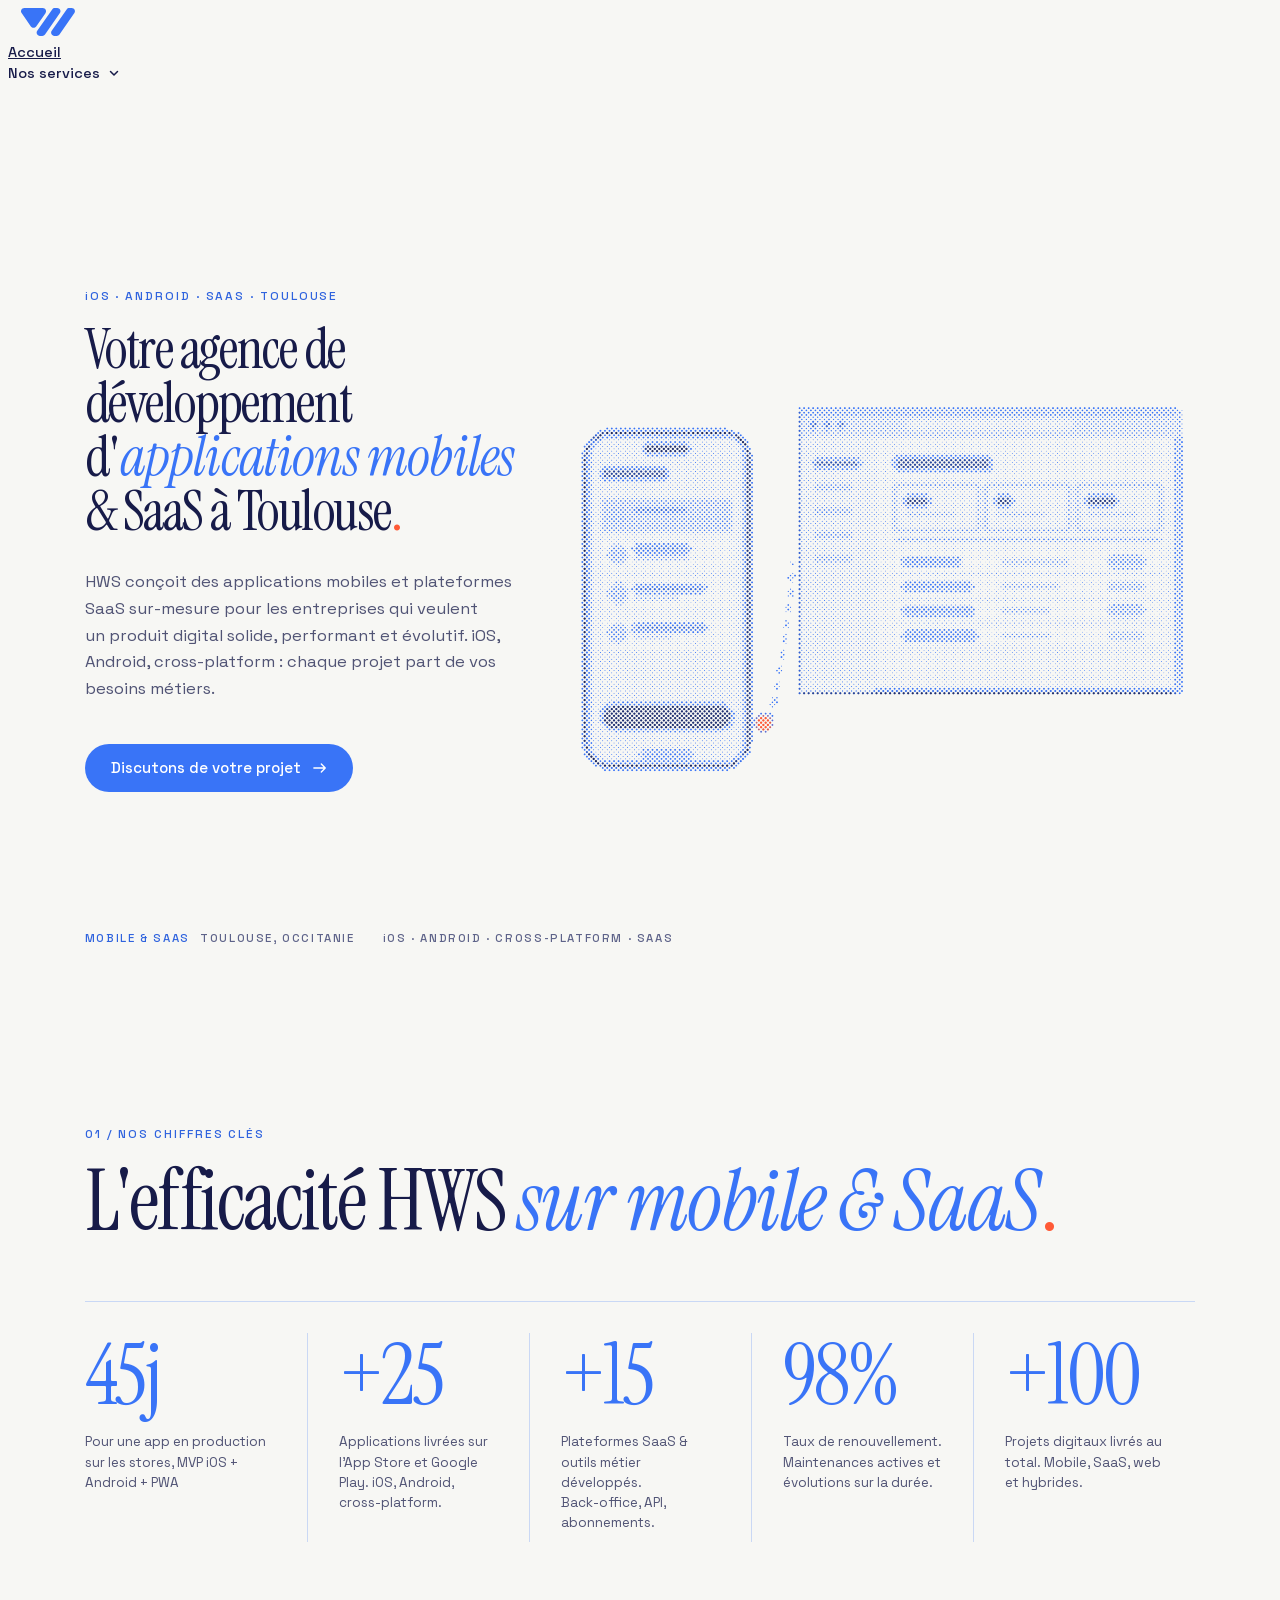
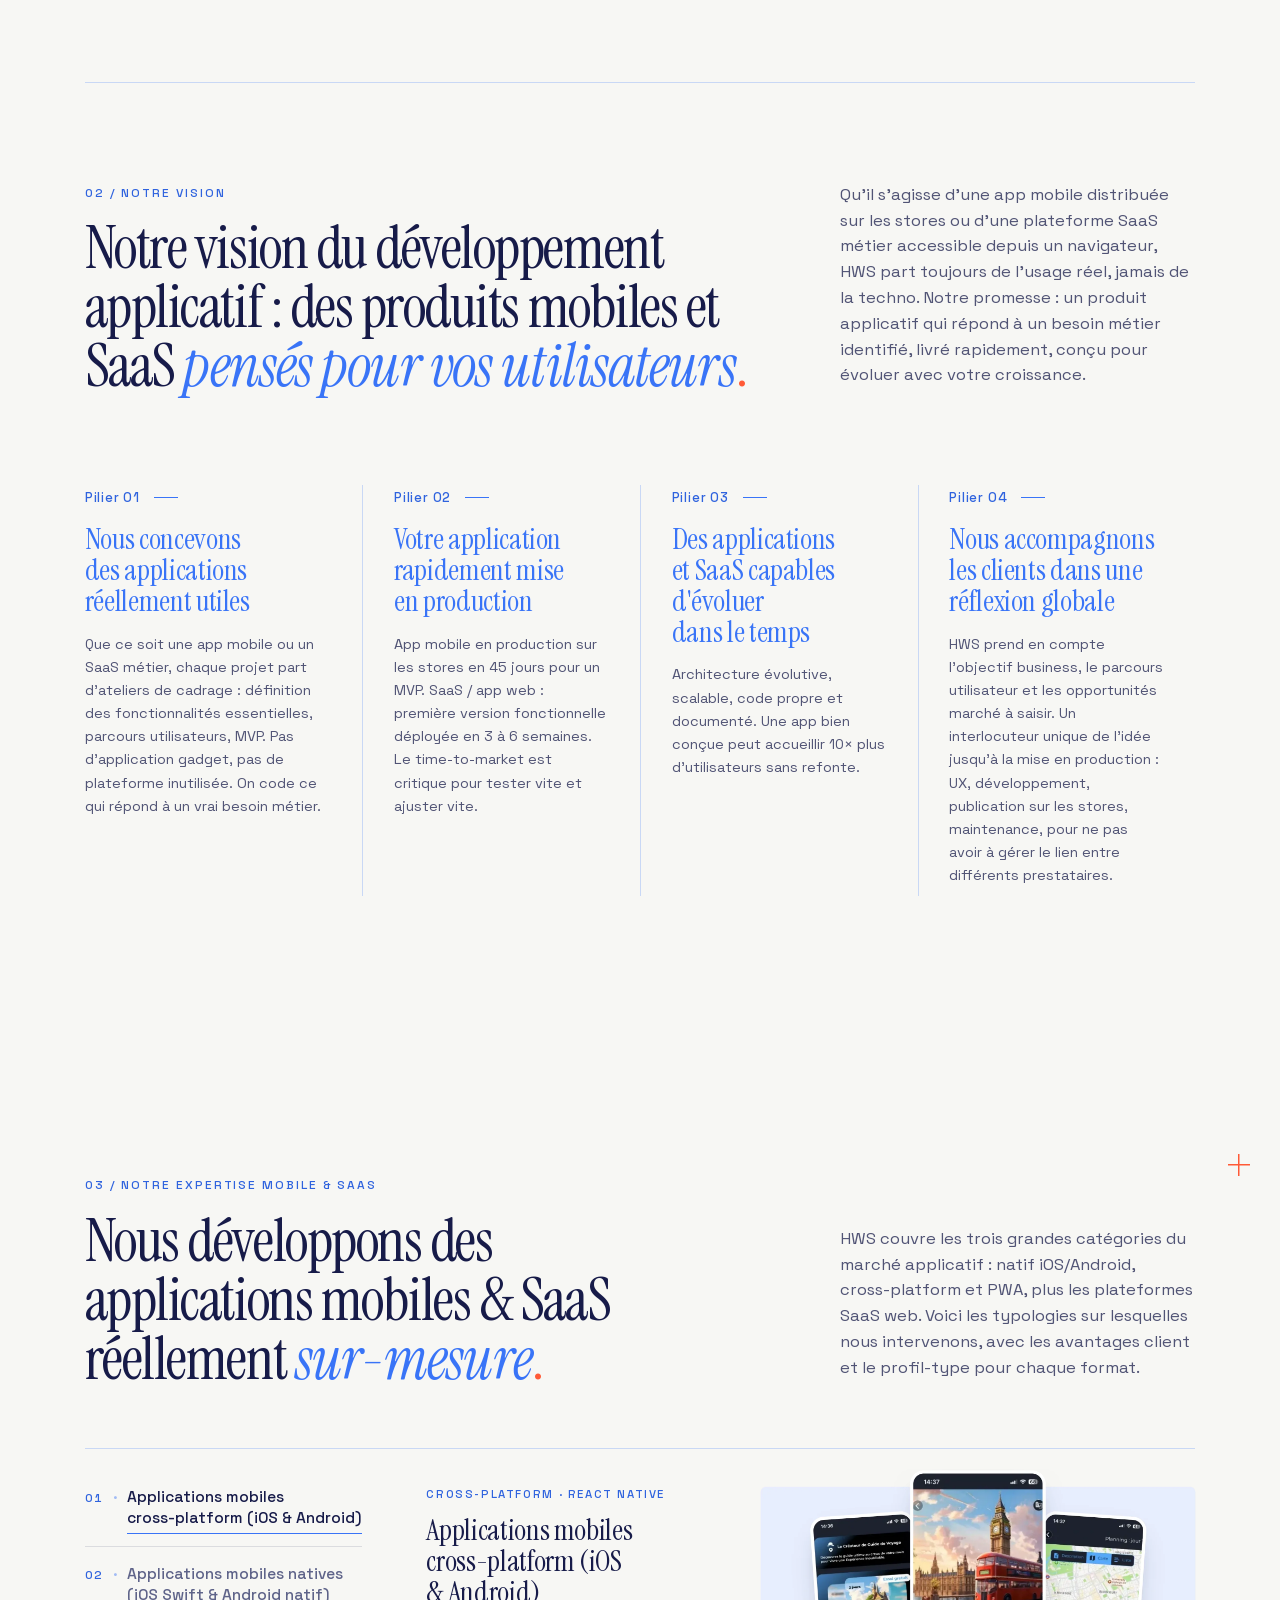
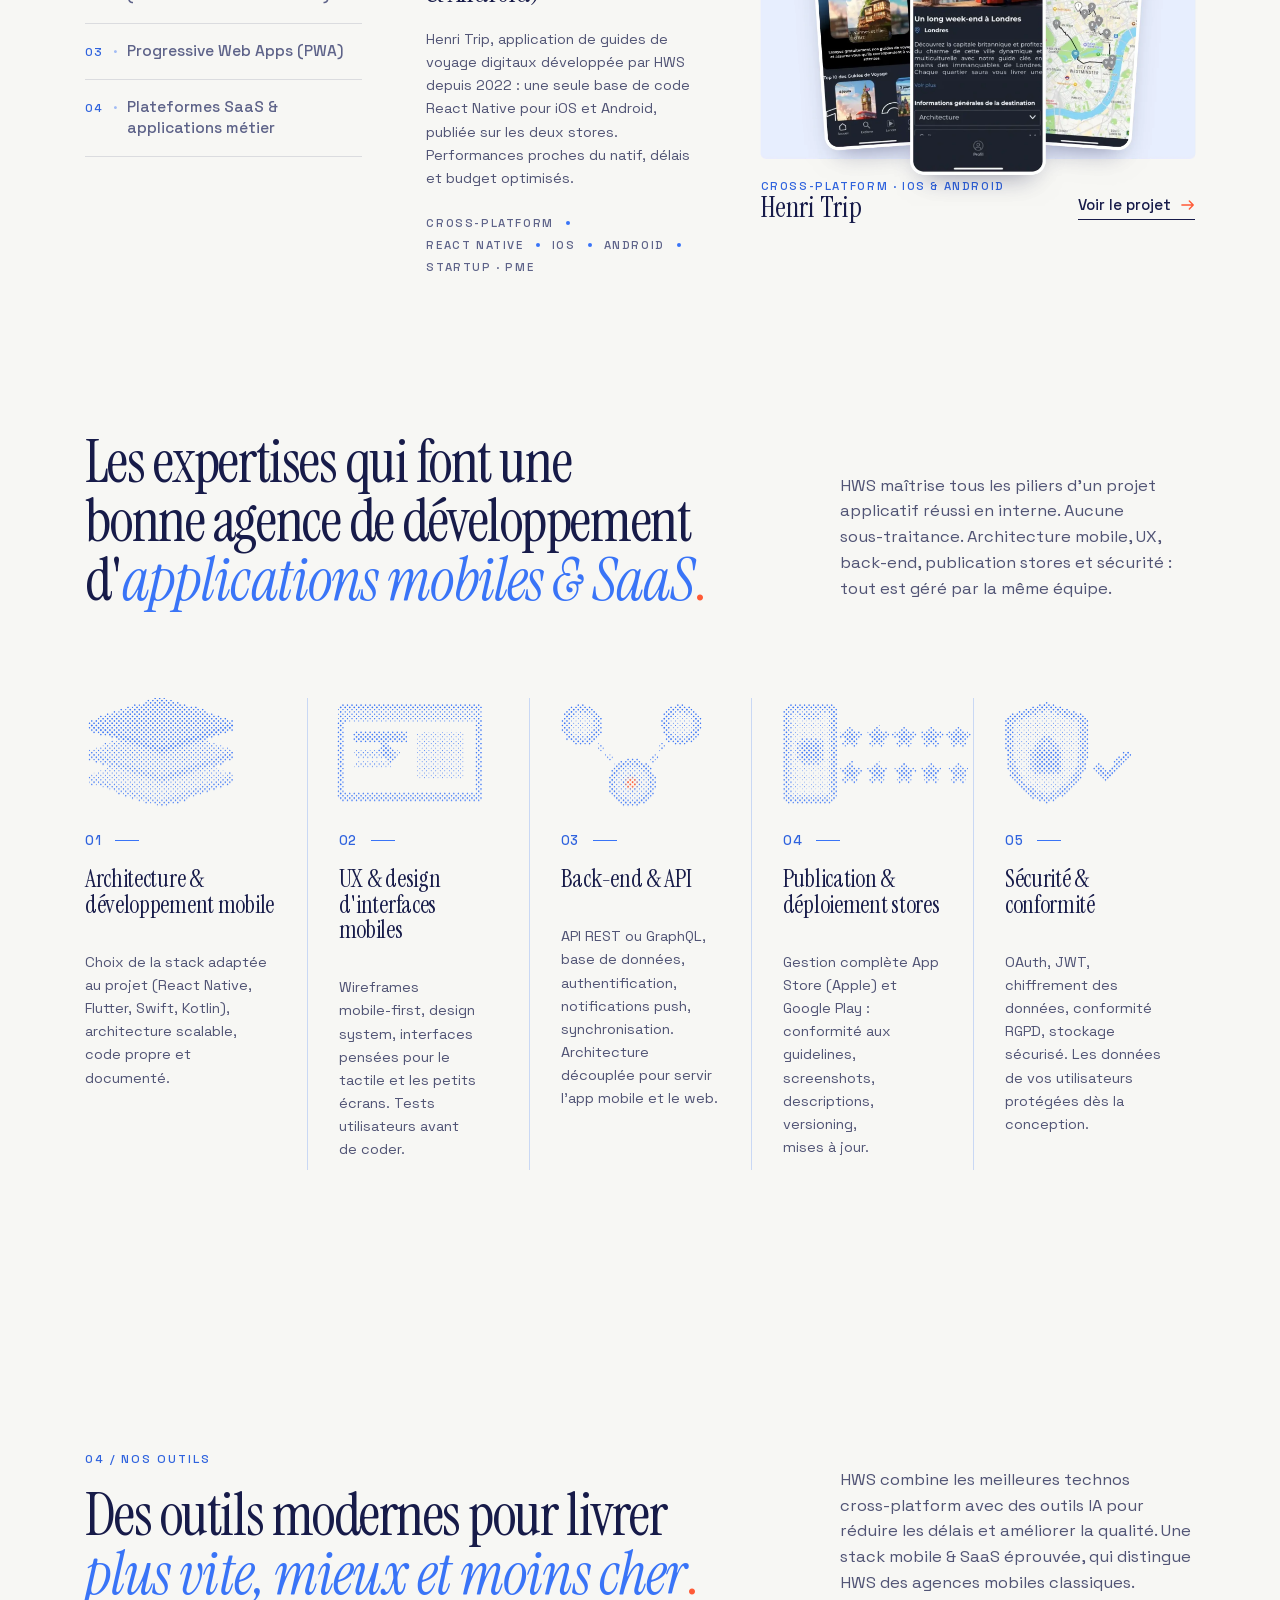
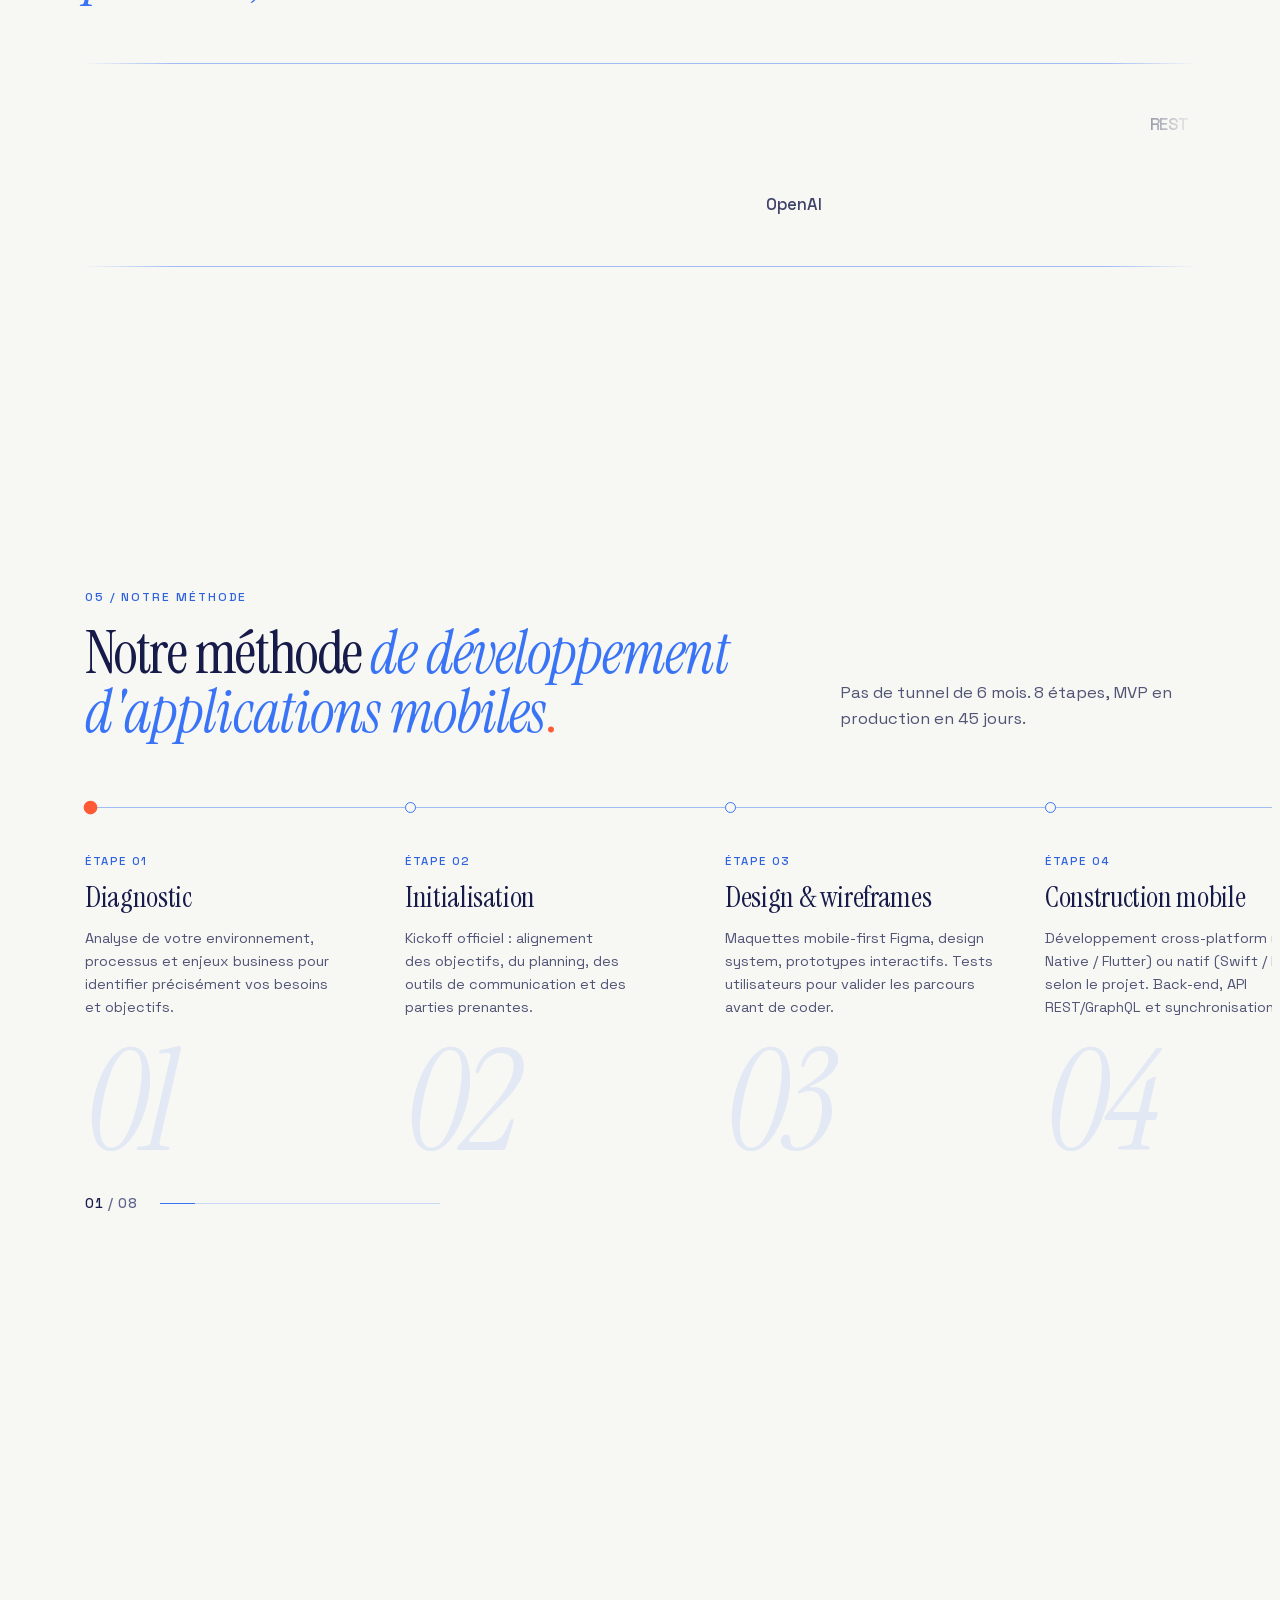
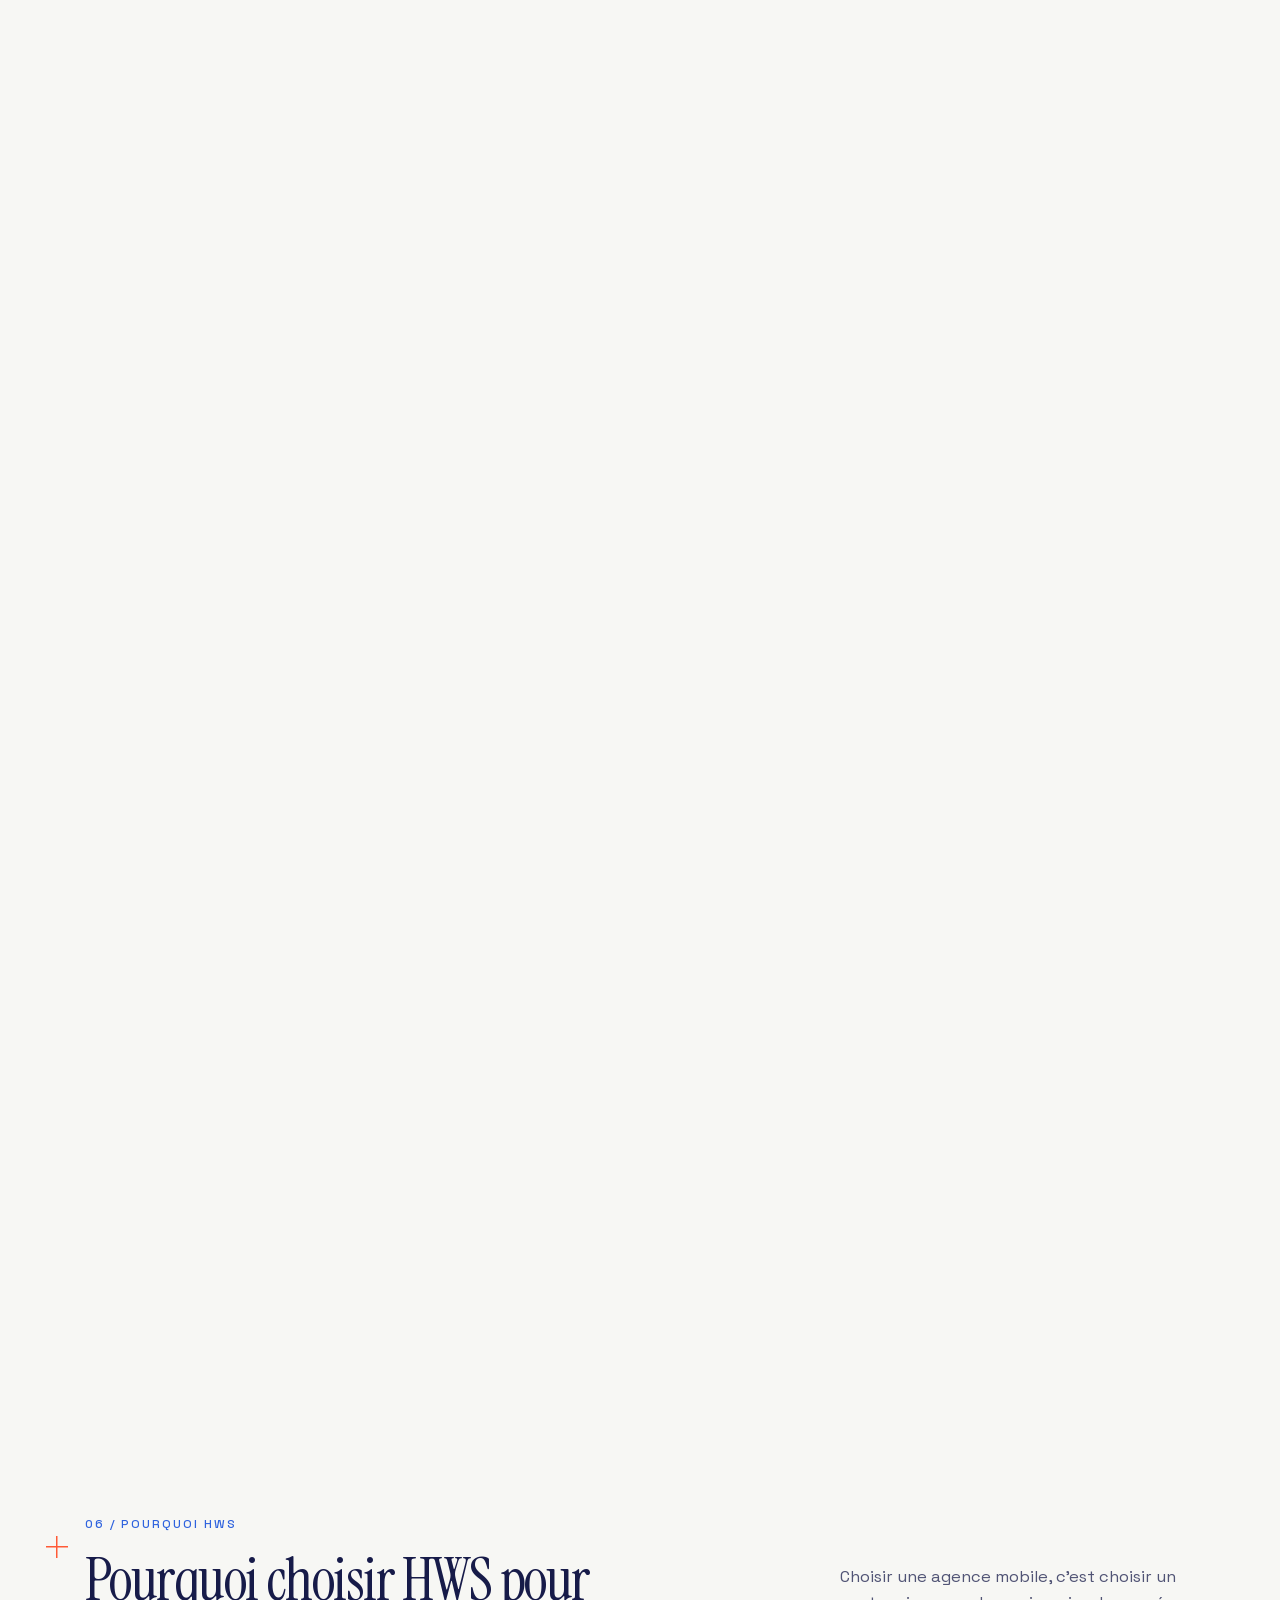
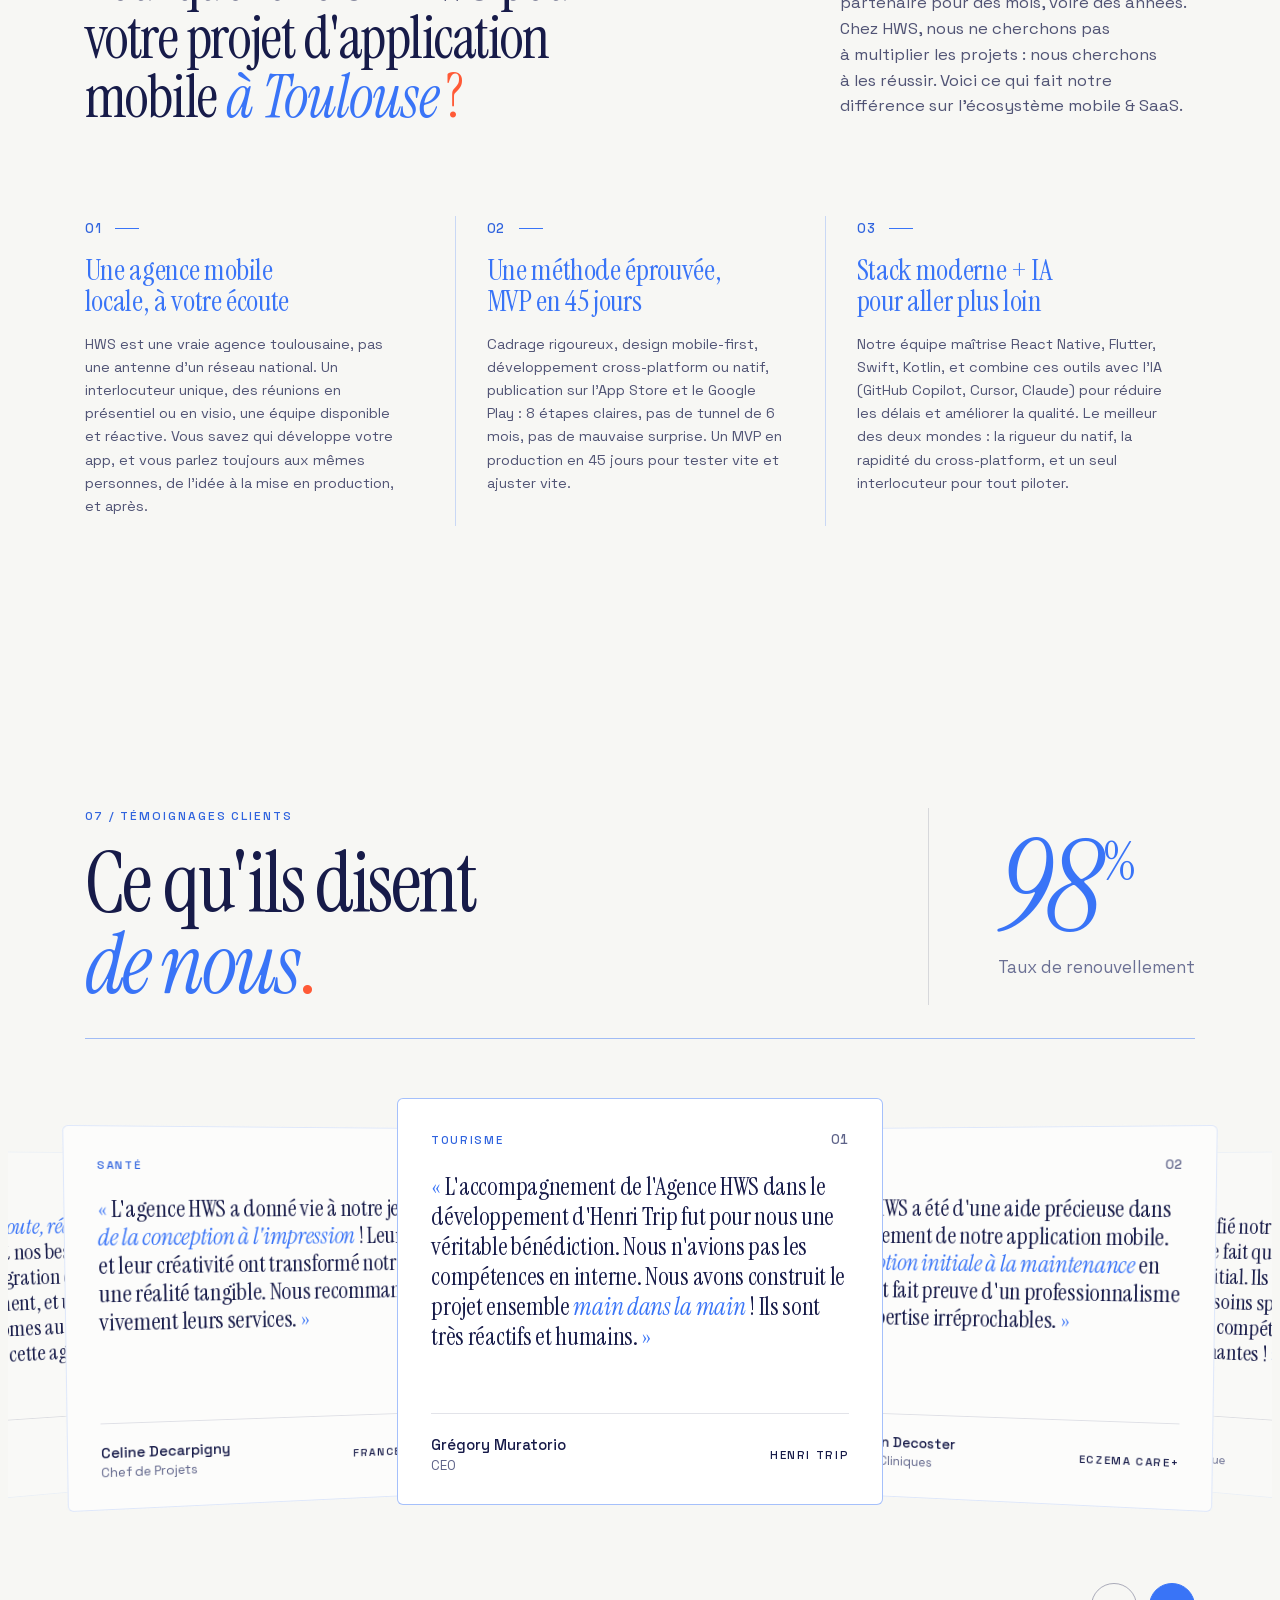
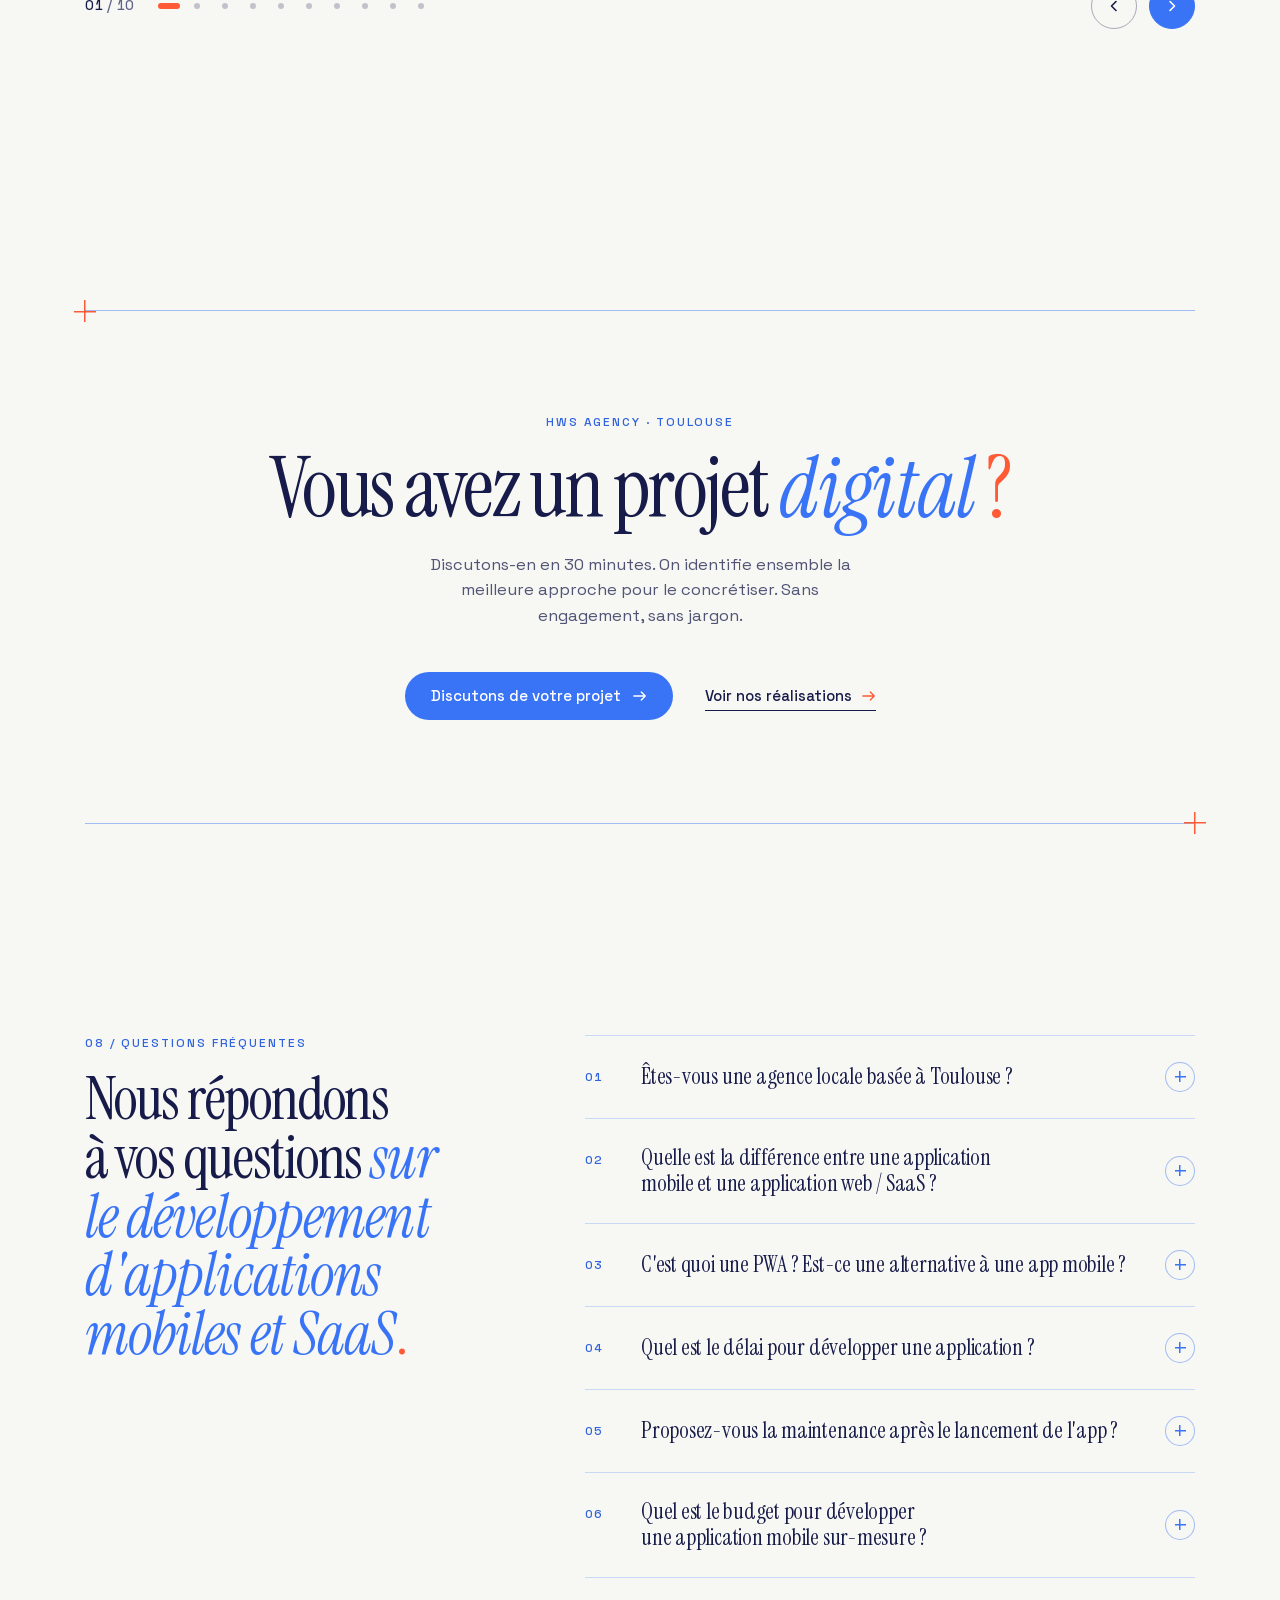
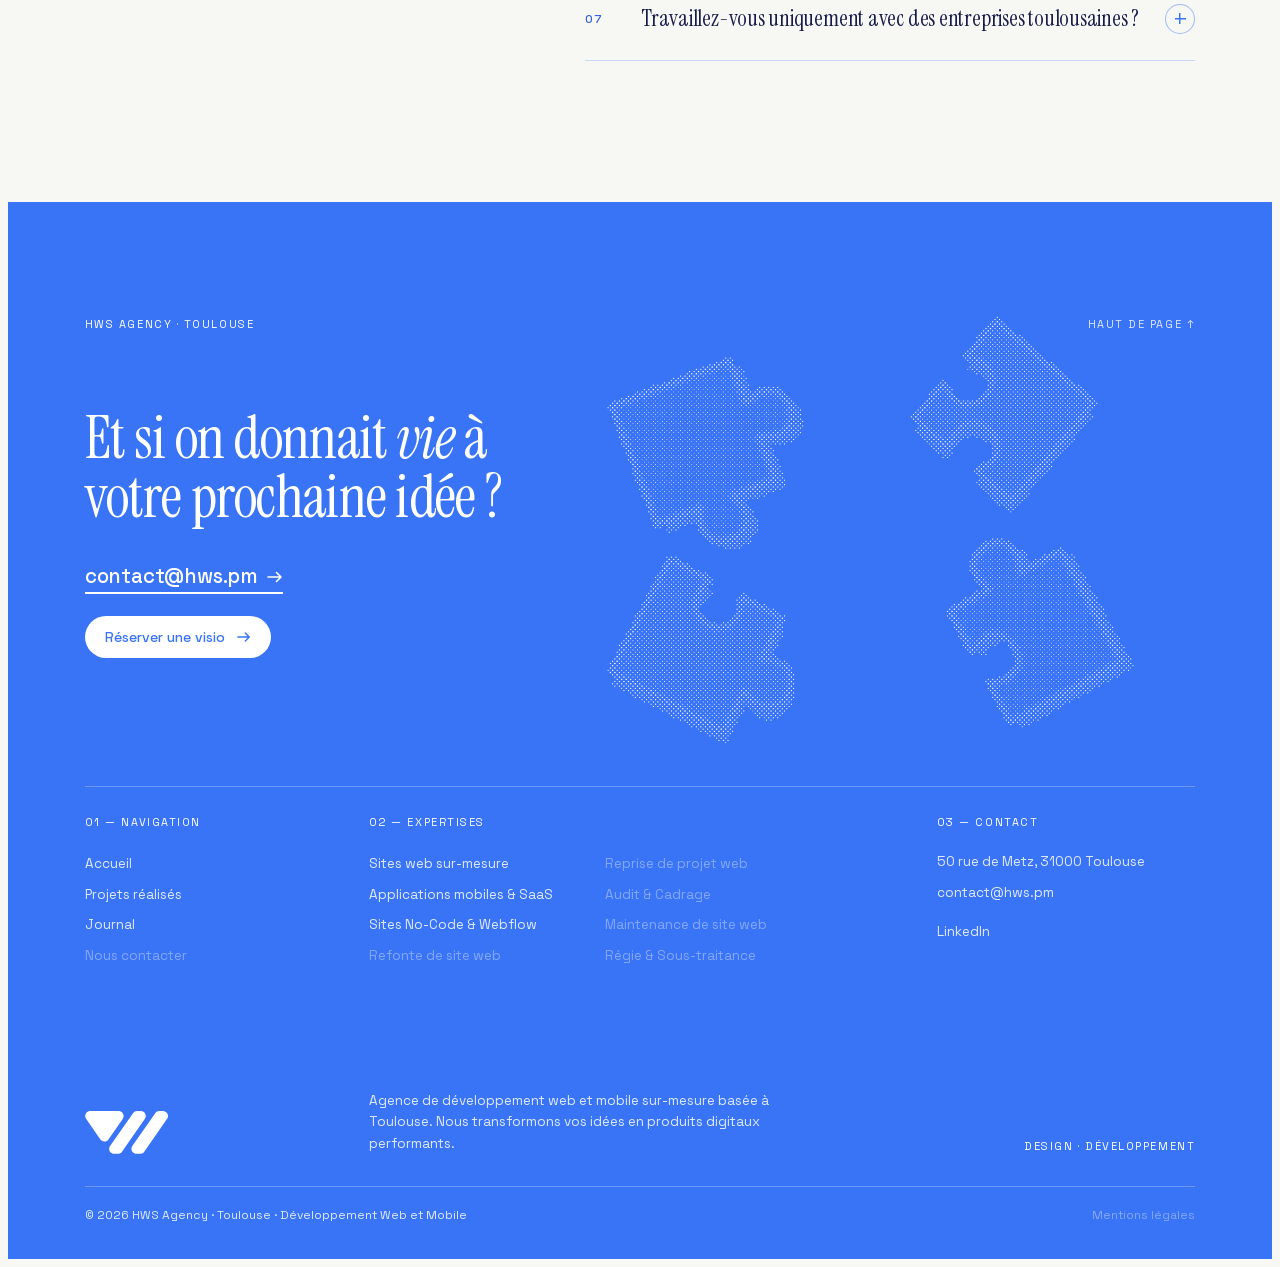
==== commit 3812d9dc: "Pages services : deck de témoignages et visuels de projets composés Co-Authored-By: Claude Opus 5.5 " ====
--- a/service-apps-saas-2026/index.html
+++ b/service-apps-saas-2026/index.html
@@ -261,6 +261,7 @@
   @media (min-width: 641px) { .hf26 .hf26-trame { top: 0; right: -4vw; width: min(64vw, 1150px); } }
 </style>
 <script>document.write('<link rel="stylesheet" href="../avis-2026/avis-2026.css?v=' + Date.now() + '">');</script>
+<script>document.write('<link rel="stylesheet" href="../avis-2026/avis-2026-deck.css?v=' + Date.now() + '">');</script>
 <script>document.write('<link rel="stylesheet" href="../systeme-2026/systeme-2026.css?v=' + Date.now() + '">');</script>
 <script>document.write('<link rel="stylesheet" href="../nav-2026/nav-2026.css?v=' + Date.now() + '">');</script>
 <script>document.write('<link rel="stylesheet" href="../service-sur-mesure-2026/sur-mesure-2026.css?v=' + Date.now() + '">');</script>
@@ -342,7 +343,7 @@
           <ul class="sm26-tags"><li>Cross-platform</li><li>React Native</li><li>iOS</li><li>Android</li><li>Startup · PME</li></ul>
         </div>
         <a class="sm26-projet" href="/projets/henri-trip">
-          <span class="sm26-projet-visuel"><img src="https://cdn.prod.website-files.com/69dcfb36fd8234c89ed6b4dc/6a327803f38f0724fd1ba9a6_67eab3e1cc3d2b5eaba0d68c_Presentation%2520Henri%2520Trip.webp" alt="Henri Trip — application mobile de guides de voyage" loading="lazy" width="1600" height="1000"></span>
+          <span class="sm26-projet-visuel sm26-projet-visuel--compose"><img src="../projets-2026/img/visuels/henri-trip.webp" alt="Henri Trip — application mobile de guides de voyage" loading="lazy" width="1600" height="1000"></span>
           <span class="sm26-projet-legende"><span class="s26-meta">Cross-platform · iOS &amp; Android</span><span class="sm26-projet-nom">Henri Trip</span></span>
           <span class="s26-lien sm26-projet-lien">Voir le projet <svg class="s26-fleche" viewBox="0 0 16 16" aria-hidden="true" focusable="false"><path d="M1 8h13M9.5 3.5 14 8l-4.5 4.5" fill="none" stroke="currentColor" stroke-width="1.6" stroke-linecap="round" stroke-linejoin="round"/></svg></span>
         </a>
@@ -356,7 +357,7 @@
           <ul class="sm26-tags"><li>Natif</li><li>Swift</li><li>Java</li><li>Santé</li><li>Performances</li></ul>
         </div>
         <a class="sm26-projet" href="/projets/hemangiomapp">
-          <span class="sm26-projet-visuel"><img src="https://cdn.prod.website-files.com/69dcfb36fd8234c89ed6b4dc/6a3277816f2203518b0bed4a_67eab3f564ae4114d0385489_Presentation%2520Hemangiom%25E2%2580%2599app.webp" alt="Hemangiom'app — application médicale multi-stores iOS &amp; Android" loading="lazy" width="1600" height="1000"></span>
+          <span class="sm26-projet-visuel sm26-projet-visuel--compose"><img src="../projets-2026/img/visuels/hemangiomapp.webp" alt="Hemangiom'app — application médicale multi-stores iOS &amp; Android" loading="lazy" width="1600" height="1000"></span>
           <span class="sm26-projet-legende"><span class="s26-meta">Multi-stores · iOS &amp; Android</span><span class="sm26-projet-nom">Hemangiom'app</span></span>
           <span class="s26-lien sm26-projet-lien">Voir le projet <svg class="s26-fleche" viewBox="0 0 16 16" aria-hidden="true" focusable="false"><path d="M1 8h13M9.5 3.5 14 8l-4.5 4.5" fill="none" stroke="currentColor" stroke-width="1.6" stroke-linecap="round" stroke-linejoin="round"/></svg></span>
         </a>
@@ -370,7 +371,7 @@
           <ul class="sm26-tags"><li>Angular</li><li>Navigateur</li><li>PDF</li><li>Sans stores</li><li>4 semaines</li></ul>
         </div>
         <a class="sm26-projet" href="/projets/maxipdf">
-          <span class="sm26-projet-visuel"><img src="https://cdn.prod.website-files.com/69dcfb36fd8234c89ed6b4dc/6a32787a551b94d8a0e4e890_68809cdd40f3e54b6e6a4c12_Presentation%2520MaxiPDF.webp" alt="MaxiPDF — outil web de manipulation de PDF" loading="lazy" width="1600" height="1000"></span>
+          <span class="sm26-projet-visuel sm26-projet-visuel--compose"><img src="../projets-2026/img/visuels/maxipdf.webp" alt="MaxiPDF — outil web de manipulation de PDF" loading="lazy" width="1600" height="1000"></span>
           <span class="sm26-projet-legende"><span class="s26-meta">Application web · Angular</span><span class="sm26-projet-nom">MaxiPDF</span></span>
           <span class="s26-lien sm26-projet-lien">Voir le projet <svg class="s26-fleche" viewBox="0 0 16 16" aria-hidden="true" focusable="false"><path d="M1 8h13M9.5 3.5 14 8l-4.5 4.5" fill="none" stroke="currentColor" stroke-width="1.6" stroke-linecap="round" stroke-linejoin="round"/></svg></span>
         </a>
@@ -384,7 +385,7 @@
           <ul class="sm26-tags"><li>SaaS</li><li>Back-office</li><li>API</li><li>Multi-utilisateurs</li><li>Santé</li></ul>
         </div>
         <a class="sm26-projet" href="/projets/miam-thai">
-          <span class="sm26-projet-visuel"><img src="https://cdn.prod.website-files.com/69dcfb36fd8234c89ed6b4dc/6a32787b551b94d8a0e4e8a4_682b4e66ad03d68856069b5f_Presentation-Miam-Thai%25CC%2588.webp" alt="Miam Thaï — plateforme de commande en ligne multi-foodtrucks" loading="lazy" width="1600" height="1000"></span>
+          <span class="sm26-projet-visuel sm26-projet-visuel--compose"><img src="../projets-2026/img/visuels/miam-thai.webp" alt="Miam Thaï — plateforme de commande en ligne multi-foodtrucks" loading="lazy" width="1600" height="1000"></span>
           <span class="sm26-projet-legende"><span class="s26-meta">SaaS · Plateforme métier</span><span class="sm26-projet-nom">Miam Thaï</span></span>
           <span class="s26-lien sm26-projet-lien">Voir le projet <svg class="s26-fleche" viewBox="0 0 16 16" aria-hidden="true" focusable="false"><path d="M1 8h13M9.5 3.5 14 8l-4.5 4.5" fill="none" stroke="currentColor" stroke-width="1.6" stroke-linecap="round" stroke-linejoin="round"/></svg></span>
         </a>
@@ -497,8 +498,7 @@
   </div>
 </section>
 
-<section id="testimonials" class="hav" aria-labelledby="hav-titre">
-  <canvas class="hav-trame" aria-hidden="true"></canvas>
+<section id="testimonials" class="hav hav--deck" aria-labelledby="hav-titre">
   <div class="hav-inner">
     <div class="hav-haut">
       <div>
@@ -509,12 +509,10 @@
     </div>
     <div class="hav-carrousel" role="region" aria-roledescription="carrousel" aria-label="Témoignages clients">
       <ul class="hav-liste"><li class="hav-avis" data-i="0"><p class="hav-cat">Tourisme</p><blockquote><p>L'accompagnement de l'Agence HWS dans le développement d'Henri Trip fut pour nous une véritable bénédiction. Nous n'avions pas les compétences en interne. Nous avons construit le projet ensemble <mark>main dans la main</mark> ! Ils sont très réactifs et humains.</p></blockquote><p class="hav-auteur"><span class="hav-nom">Grégory Muratorio</span><span class="hav-poste">CEO — Henri Trip</span></p></li><li class="hav-avis" data-i="1"><p class="hav-cat">Santé</p><blockquote><p>L'équipe HWS a été d'une aide précieuse dans le développement de notre application mobile. <mark>De la conception initiale à la maintenance</mark> en cours, ils ont fait preuve d'un professionnalisme et d'une expertise irréprochables.</p></blockquote><p class="hav-auteur"><span class="hav-nom">Catherine Jean Decoster</span><span class="hav-poste">Chef de Projets Cliniques — Eczema CARE+</span></p></li><li class="hav-avis" data-i="2"><p class="hav-cat">Santé</p><blockquote><p>Nous avons confié notre application à cette équipe, malgré le fait qu'ils ne connaissaient pas le langage initial. Ils l'ont optimisée, adaptée à nos besoins spécifiques et traduite avec succès. Leur compétence et leur efficacité sont impressionnantes !</p></blockquote><p class="hav-auteur"><span class="hav-nom">Apolline Perrois</span><span class="hav-poste">Responsable scientifique — Hemangiom'app</span></p></li><li class="hav-avis" data-i="3"><p class="hav-cat">Jeu &amp; loisirs</p><blockquote><p>Grâce à leur accompagnement notre produit a été <mark>lancé avec succès</mark>. Leur équipe a créé un site internet et nous a formés pour une gestion autonome. L'automatisation des process internes et la mise en place des paiements en ligne ont transformé notre efficacité.</p></blockquote><p class="hav-auteur"><span class="hav-nom">Veronique Robelian</span><span class="hav-poste">CEO — Escapade Game</span></p></li><li class="hav-avis" data-i="4"><p class="hav-cat">Institutionnel</p><blockquote><p>HWS nous a accompagné dans la création d'<mark>une expérience web complète</mark> : site internet sur-mesure, maintenance réactive et vidéos impactantes. Leur professionnalisme et leur créativité ont permis de concrétiser notre vision et de booster notre visibilité en ligne.</p></blockquote><p class="hav-auteur"><span class="hav-nom">Damien Hervouet</span><span class="hav-poste">Directeur Général — Assoc. Mariale d'Entraide</span></p></li><li class="hav-avis" data-i="5"><p class="hav-cat">Commerce</p><blockquote><p>Quel timing et quel talent. <mark>Un site aux petits oignons en 5 semaines</mark> seulement. On est au top ! Merci encore.</p></blockquote><p class="hav-auteur"><span class="hav-nom">Jérôme Fourest</span><span class="hav-poste">Fondateur — Banquiz</span></p></li><li class="hav-avis" data-i="6"><p class="hav-cat">Santé</p><blockquote><p>Nous avons confié la traduction de notre application en arabe à l'agence HWS. Le résultat a dépassé nos attentes, avec <mark>une interface intuitive</mark> et une amélioration notable des performances. Leur équipe de maintenance assure un suivi régulier et réactif.</p></blockquote><p class="hav-auteur"><span class="hav-nom">Loic Vuillemin</span><span class="hav-poste">Urology Product Manager — Uroquest</span></p></li><li class="hav-avis" data-i="7"><p class="hav-cat">Santé</p><blockquote><p>L'équipe d'HWS a insufflé <mark>une nouvelle vie</mark> à notre application ! Leur expertise a permis de la moderniser, de l'optimiser et de la traduire, la rendant accessible à un public international. Grâce à leur maintenance réactive, notre application continue de fonctionner parfaitement.</p></blockquote><p class="hav-auteur"><span class="hav-nom">Aline Stennevin</span><span class="hav-poste">Medical Advisor — Side Once Skin</span></p></li><li class="hav-avis" data-i="8"><p class="hav-cat">Tourisme</p><blockquote><p>L'équipe HWS est <mark>à l'écoute, réactive</mark> et parfaitement attentive à nos besoins. La création du site et la migration du domaine se sont déroulées simplement, et une formation claire nous rend autonomes au quotidien. Je recommande vivement cette agence !</p></blockquote><p class="hav-auteur"><span class="hav-nom">L'équipe du Vieux Mas</span><span class="hav-poste">Direction du parc — Le Vieux Mas</span></p></li><li class="hav-avis" data-i="9"><p class="hav-cat">Santé</p><blockquote><p>L'agence HWS a donné vie à notre jeu de cartes, <mark>de la conception à l'impression</mark> ! Leur expertise et leur créativité ont transformé notre idée en une réalité tangible. Nous recommandons vivement leurs services.</p></blockquote><p class="hav-auteur"><span class="hav-nom">Celine Decarpigny</span><span class="hav-poste">Chef de Projets — France Asso Cancer</span></p></li></ul>
-      <div class="hav-controles">
-        <button type="button" class="hav-btn hav-btn--prec" aria-label="Témoignages précédents"><svg viewBox="0 0 16 16" aria-hidden="true" focusable="false"><path d="M10 3.5 5.5 8l4.5 4.5" fill="none" stroke="currentColor" stroke-width="1.6" stroke-linecap="round" stroke-linejoin="round"/></svg></button>
-        <p class="hav-compteur" aria-hidden="true"><span class="hav-courant">01</span> / <span class="hav-total">05</span></p>
-        <div class="hav-progression" aria-hidden="true"><span></span></div>
-        <button type="button" class="hav-btn hav-btn--suiv" aria-label="Témoignages suivants"><svg viewBox="0 0 16 16" aria-hidden="true" focusable="false"><path d="M6 3.5 10.5 8 6 12.5" fill="none" stroke="currentColor" stroke-width="1.6" stroke-linecap="round" stroke-linejoin="round"/></svg></button>
-        <p class="hav-sr" aria-live="polite"></p>
+      <div class="hav-deck-commandes">
+        <div class="hav-deck-repere"><p class="hav-compteur" aria-hidden="true"><span class="hav-courant">01</span> / <span class="hav-total">10</span></p><div class="hav-points"></div></div>
+        <div class="hav-deck-fleches"><button type="button" class="hav-btn hav-btn--prec" aria-label="Témoignage précédent"><svg viewBox="0 0 16 16" aria-hidden="true" focusable="false"><path d="M10 3.5 5.5 8l4.5 4.5" fill="none" stroke="currentColor" stroke-width="1.6" stroke-linecap="round" stroke-linejoin="round"/></svg></button><button type="button" class="hav-btn hav-btn--suiv" aria-label="Témoignage suivant"><svg viewBox="0 0 16 16" aria-hidden="true" focusable="false"><path d="M6 3.5 10.5 8 6 12.5" fill="none" stroke="currentColor" stroke-width="1.6" stroke-linecap="round" stroke-linejoin="round"/></svg></button></div>
+        <p class="hav-sr hav-deck-annonce" aria-live="polite"></p>
       </div>
     </div>
   </div>
@@ -650,7 +648,7 @@
 
 <!-- End Google Tag Manager (noscript) -->
 <script src="https://cdn.prod.website-files.com/69dcdc0620ab5f37ce8bfd2c%2F689e5ba67671442434f3ca35%2F69ea11ca6c56536cd056b6b6%2Fnav_scroll-2.0.2.js" type="text/javascript"></script><script src="https://cdn.prod.website-files.com/69dcdc0620ab5f37ce8bfd2c%2F689e5ba67671442434f3ca35%2F69ea11cb0d2835a48bca882e%2Fburger_js-2.0.2.js" type="text/javascript"></script><!-- collabcssfix-1.0.1.js retiré : remplacé par collab-2026 --><!-- collablabelfix-1.0.2.js retiré : remplacé par collab-2026 --><script src="https://cdn.prod.website-files.com/69dcdc0620ab5f37ce8bfd2c%2F689e5ba67671442434f3ca35%2F69ea1634984fbeb99985f67d%2Ftesti_css-1.0.1.js" type="text/javascript"></script><script src="https://cdn.prod.website-files.com/69dcdc0620ab5f37ce8bfd2c%2F689e5ba67671442434f3ca35%2F6a27eaf8fa90727c4f1b116b%2Fhws_counter_animate-1.0.0.js" type="text/javascript"></script><script src="https://cdn.prod.website-files.com/69dcdc0620ab5f37ce8bfd2c%2F689e5ba67671442434f3ca35%2F6a4cef18d84119ed0a330712%2Ftesti_links-1.0.0.js" type="text/javascript"></script><script src="https://cdn.prod.website-files.com/69dcdc0620ab5f37ce8bfd2c%2F689e5ba67671442434f3ca35%2F69dceeed7a08b24d131f98a1%2Ftagline_cycle-1.0.0.js" type="text/javascript"></script><!-- collabjs-1.2.0.js retiré : remplacé par collab-2026 --><!-- collabcursors-1.3.0.js retiré : remplacé par collab-2026 --><!-- collabtypewriter-1.0.0.js retiré : remplacé par collab-2026 --><!-- collablabelfix-1.0.2.js retiré : remplacé par collab-2026 --><script src="https://cdn.prod.website-files.com/69dcdc0620ab5f37ce8bfd2c%2F689e5ba67671442434f3ca35%2F69eb7fbbe92001ded472bfa0%2Fhws_scroll_animations-1.1.0.js" type="text/javascript"></script><script>document.write('<script src="../footer-2026/footer-2026-puzzle.js?v=' + Date.now() + '" defer><\/script>');
-  document.write('<script src="../avis-2026/avis-2026-bulles.js?v=' + Date.now() + '" defer><\/script>');
+  document.write('<script src="../avis-2026/avis-2026-deck.js?v=' + Date.now() + '" defer><\/script>');
   document.write('<script src="../nav-2026/nav-2026.js?v=' + Date.now() + '" defer><\/script>');
   document.write('<script src="../systeme-2026/systeme-2026.js?v=' + Date.now() + '" defer><\/script>');
   document.write('<script src="../systeme-2026/trame-2026.js?v=' + Date.now() + '" defer><\/script>');
--- a/avis-2026/avis-2026-deck.css
+++ b/avis-2026/avis-2026-deck.css
@@ -0,0 +1,237 @@
+/* HWS Agency 2026 — section « Témoignages », variante « deck » (d'après le principe du Quote Deck de Scrolltide).
+   Un avis au centre, à plat et lisible ; ses voisins de part et d'autre, inclinés en perspective et estompés,
+   sur une boucle sans fin. Navigation : flèches, repères, clic sur un voisin, glissé, clavier.
+   Adapté au système HWS 2026 : feuilles blanches à filet bleu sur l'ivoire (pas de couleurs pastel, pas d'ombre),
+   citation en Instrument Serif, l'expression <mark> de chaque avis en italique bleu (les mots ne changent pas),
+   repère de l'avis courant en corail (règle de l'étincelle : l'étape en cours).
+   S'active par la classe .hav--deck sur la section ; charger APRÈS avis-2026.css et home-2026-systeme.css.
+   Sans JavaScript : les dix feuilles se lisent dans une rangée qui défile au doigt. Tout est préfixé .hav--deck. */
+
+.hav--deck {
+  --deck-l: clamp(320px, 38vw, 580px);    /* largeur d'une feuille */
+  --deck-pas: 0.76;                        /* écart entre deux feuilles, en fraction de largeur */
+  --deck-ease: cubic-bezier(0.2, 0.7, 0.2, 1);
+  --deck-duree: 0.75s;
+  --deck-blanc: #FFFFFF;
+  --deck-filet: rgba(57, 116, 247, 0.24);
+  --deck-filet-fort: rgba(57, 116, 247, 0.45);
+  --deck-gris: #5E6389;
+  --deck-bleu-texte: #2F63DE;
+}
+
+/* ── La scène ── */
+html .hav--deck .hav-liste {
+  position: relative;
+  display: block;
+  padding-top: 0;
+  margin-top: var(--ecart-contenu, 56px);
+}
+.hav--deck.hav--deck-pret .hav-liste {
+  height: var(--deck-h, 520px);
+  perspective: 1700px;
+  perspective-origin: 50% 40%;
+  touch-action: pan-y;
+  user-select: none;
+  -webkit-user-select: none;
+  cursor: grab;
+}
+.hav--deck.hav--deck-pret .hav-liste.is-glisse { cursor: grabbing; }
+.hav--deck .hav-liste:focus-visible { outline: 2px solid var(--hav-bleu); outline-offset: 12px; border-radius: 6px; }
+
+/* ── Une feuille ── */
+html .hav--deck .hav-avis,
+html .hav--deck .hav-avis:nth-child(2n),
+html .hav--deck .hav-avis:nth-child(odd) {
+  display: flex;
+  flex-direction: column;
+  width: var(--deck-l);
+  padding: clamp(26px, 2.5vw, 42px) clamp(26px, 2.6vw, 44px) clamp(24px, 2.2vw, 36px);
+  border: 1px solid var(--deck-filet);
+  border-left: 1px solid var(--deck-filet);
+  border-radius: 6px;
+  background: var(--deck-blanc);
+  opacity: 1;
+  transform: none;
+}
+.hav--deck.hav--deck-pret .hav-avis {
+  position: absolute;
+  top: 0;
+  left: 50%;
+  height: var(--deck-carte-h, auto);
+  margin-left: calc(var(--deck-l) / -2);
+  transform-origin: 50% 50%;
+  backface-visibility: hidden;
+  will-change: transform, opacity;
+  transition: transform var(--deck-duree) var(--deck-ease), opacity var(--deck-duree) var(--deck-ease), border-color 0.3s;
+}
+.hav--deck .hav-liste.is-glisse .hav-avis,
+.hav--deck .hav-liste.is-glisse .hav-avis::after { transition: none; }
+/* Les feuilles restent opaques (celle de devant cache celles de derrière) ; l'éloignement se lit par un voile
+   couleur ivoire posé sur la feuille, dont l'intensité vient du script (--voile, 0 = net). */
+.hav--deck.hav--deck-pret .hav-avis::after {
+  content: "";
+  position: absolute;
+  inset: -1px;
+  border-radius: 6px;
+  background: var(--hav-casse, #F7F7F4);
+  opacity: var(--voile, 0);
+  pointer-events: none;
+  transition: opacity var(--deck-duree) var(--deck-ease);
+}
+.hav--deck .hav-avis.is-voisin { cursor: pointer; }
+.hav--deck .hav-avis.is-loin { pointer-events: none; }
+.hav--deck .hav-avis.is-actif { cursor: auto; user-select: text; -webkit-user-select: text; }
+
+/* Avec le script, la feuille visible est un enveloppe intérieure (.hav-deck-feuille) : le <li> porte la place
+   dans le deck, la feuille porte l'inclinaison au survol. Même effet que la photo des fondateurs (section 01) :
+   la feuille s'incline vers le curseur (5° au plus), une lueur suit le curseur à sa surface, un filet de lumière
+   borde la feuille, et une ombre douce se décale à l'opposé de l'inclinaison. Souris seulement. */
+html .hav--deck.hav--deck-pret .hav-avis:nth-child(n) { display: block; padding: 0; border: 0; background: none; }
+.hav--deck .hav-deck-feuille {
+  position: relative;
+  display: flex;
+  flex-direction: column;
+  height: 100%;
+  padding: clamp(26px, 2.5vw, 42px) clamp(26px, 2.6vw, 44px) clamp(24px, 2.2vw, 36px);
+  border: 1px solid var(--deck-filet);
+  border-radius: 6px;
+  background: var(--deck-blanc);
+  transform-origin: 50% 50%;
+  backface-visibility: hidden;
+  transition: border-color 0.3s;
+}
+.hav--deck .hav-deck-feuille > :not(.hav-deck-reflet) { position: relative; z-index: 1; }
+.hav--deck .hav-avis.is-voisin:hover .hav-deck-feuille,
+.hav--deck .hav-avis.is-actif .hav-deck-feuille { border-color: var(--deck-filet-fort); }
+.hav--deck .hav-deck-reflet {
+  position: absolute;
+  inset: 0;
+  z-index: 0;
+  border-radius: inherit;
+  pointer-events: none;
+  opacity: var(--go, 0);
+  background:
+    radial-gradient(circle at var(--gx, 50%) var(--gy, 50%), rgba(57, 116, 247, 0.11), rgba(57, 116, 247, 0.04) 28%, rgba(57, 116, 247, 0) 58%),
+    linear-gradient(115deg, rgba(57, 116, 247, 0) 32%, rgba(57, 116, 247, 0.045) 47%, rgba(57, 116, 247, 0) 62%);
+  box-shadow: inset 0 0 0 1px rgba(57, 116, 247, 0.18), inset 0 1px 0 rgba(255, 255, 255, 0.9);
+}
+
+/* En-tête de la feuille : catégorie à gauche, numéro à deux chiffres à droite */
+.hav--deck .hav-deck-tete { display: flex; align-items: baseline; justify-content: space-between; gap: 16px; }
+html .hav--deck .hav-cat { font-size: 11.5px; font-weight: 500; letter-spacing: 0.14em; color: var(--deck-bleu-texte); }
+.hav--deck .hav-deck-num { flex: none; font-size: 13px; font-weight: 500; letter-spacing: 0.06em; color: var(--deck-gris); font-variant-numeric: tabular-nums; }
+
+/* Citation : serif, l'expression marquée en italique bleu */
+html .hav--deck .hav-avis blockquote { margin: clamp(20px, 1.9vw, 30px) 0 clamp(24px, 2.2vw, 36px); padding: 0; }
+html .hav--deck .hav-avis blockquote::before { content: none; }
+html .hav--deck .hav-avis blockquote p {
+  max-width: none;
+  font-family: var(--hav-serif);
+  font-size: clamp(21px, 1.95vw, 31px);
+  line-height: 1.2;
+  letter-spacing: -0.012em;
+  color: var(--hav-nuit);
+  text-wrap: pretty;
+}
+.hav--deck .hav-avis blockquote p::before { content: "« "; color: var(--hav-bleu); }
+.hav--deck .hav-avis blockquote p::after { content: " »"; color: var(--hav-bleu); }
+.hav--deck .hav-avis mark { background: none; color: var(--hav-bleu); font-style: italic; }
+
+/* Attribution : filet, puis nom ; poste et entreprise dessous, discrets */
+html .hav--deck .hav-auteur {
+  margin: auto 0 0;
+  padding-top: clamp(18px, 1.6vw, 24px);
+  border-top: 1px solid rgba(23, 27, 73, 0.12);
+  background: none;
+  display: grid;
+  grid-template-columns: minmax(0, 1fr) auto;
+  align-items: baseline;
+  column-gap: 16px;
+  row-gap: 3px;
+}
+html .hav--deck .hav-nom { font-size: 15px; font-weight: 500; color: var(--hav-nuit); }
+html .hav--deck .hav-poste { grid-column: 1; font-size: 13.5px; line-height: 1.4; color: var(--deck-gris); }
+.hav--deck .hav-entreprise {
+  grid-column: 2;
+  grid-row: 1 / span 2;
+  align-self: center;
+  font-size: 11.5px;
+  font-weight: 500;
+  letter-spacing: 0.14em;
+  text-transform: uppercase;
+  color: var(--hav-nuit);
+  text-align: right;
+}
+
+/* ── Commandes : compteur et repères à gauche, flèches à droite ── */
+.hav--deck .hav-deck-commandes {
+  margin-top: clamp(36px, 3.4vw, 56px);
+  display: flex;
+  align-items: center;
+  justify-content: space-between;
+  gap: 24px;
+}
+.hav--deck:not(.hav--deck-pret) .hav-deck-commandes { display: none; }
+.hav--deck .hav-deck-repere { display: flex; align-items: center; gap: 22px; min-width: 0; }
+.hav--deck .hav-compteur { font-size: 13px; font-weight: 500; letter-spacing: 0.06em; color: var(--deck-gris); font-variant-numeric: tabular-nums; white-space: nowrap; }
+.hav--deck .hav-courant { color: var(--hav-nuit); }
+.hav--deck .hav-points { display: flex; align-items: center; gap: 4px; }
+.hav--deck .hav-point-btn {
+  position: relative;
+  display: grid;
+  place-items: center;
+  width: 24px;
+  height: 36px;
+  padding: 0;
+  border: 0;
+  background: none;
+  cursor: pointer;
+}
+/* Repère : un point ; l'avis courant devient un trait corail qui s'étire depuis le point (transform seul) */
+.hav--deck .hav-point-btn::before,
+.hav--deck .hav-point-btn::after {
+  content: "";
+  grid-area: 1 / 1;
+  height: 6px;
+  border-radius: 999px;
+}
+.hav--deck .hav-point-btn::before { width: 6px; background: rgba(23, 27, 73, 0.24); transition: opacity 0.3s, background-color 0.3s; }
+.hav--deck .hav-point-btn::after { width: 22px; background: var(--hav-corail); opacity: 0; transform: scaleX(0.27); transition: transform 0.45s var(--deck-ease), opacity 0.3s; }
+.hav--deck .hav-point-btn:hover::before { background: rgba(23, 27, 73, 0.5); }
+.hav--deck .hav-point-btn[aria-current="true"]::before { opacity: 0; }
+.hav--deck .hav-point-btn[aria-current="true"]::after { opacity: 1; transform: none; }
+.hav--deck .hav-deck-fleches { display: flex; gap: 12px; flex: none; }
+.hav--deck .hav-btn:focus-visible, .hav--deck .hav-point-btn:focus-visible { outline: 2px solid var(--hav-bleu); outline-offset: 3px; border-radius: 999px; }
+
+/* ── Sans JavaScript : une rangée de feuilles qui défile ── */
+.hav--deck:not(.hav--deck-pret) .hav-liste {
+  display: flex;
+  gap: 20px;
+  overflow-x: auto;
+  scroll-snap-type: x mandatory;
+  padding-bottom: 12px;
+}
+.hav--deck:not(.hav--deck-pret) .hav-avis { flex: none; scroll-snap-align: start; }
+
+@media (prefers-reduced-motion: reduce) {
+  .hav--deck { --deck-duree: 0.01ms; }
+  .hav--deck .hav-point-btn::before, .hav--deck .hav-point-btn::after { transition: none; }
+}
+
+/* ── Tablette ── */
+@media (max-width: 900px) {
+  .hav--deck { --deck-l: min(64vw, 480px); --deck-pas: 0.82; }
+}
+/* ── Mobile : une feuille presque pleine largeur, un voisin qui dépasse de chaque côté ── */
+@media (max-width: 640px) {
+  .hav--deck { --deck-l: min(80vw, 400px); --deck-pas: 0.94; }
+  html .hav--deck .hav-avis blockquote p { font-size: clamp(20px, 5.4vw, 23px); }
+  html .hav--deck .hav-auteur { grid-template-columns: minmax(0, 1fr); }
+  .hav--deck .hav-entreprise { grid-column: 1; grid-row: auto; text-align: left; margin-top: 6px; }
+  .hav--deck .hav-deck-commandes { flex-direction: column-reverse; align-items: stretch; gap: 20px; }
+  .hav--deck .hav-deck-fleches { justify-content: center; }
+  .hav--deck .hav-deck-repere { justify-content: center; }
+  .hav--deck .hav-point-btn { height: 44px; }
+  .hav--deck .hav-points { gap: 0; }
+  .hav--deck .hav-btn { width: 48px; height: 48px; }
+}
--- a/service-sur-mesure-2026/sur-mesure-2026.css
+++ b/service-sur-mesure-2026/sur-mesure-2026.css
@@ -143,6 +143,9 @@
 }
 .sm26-projet-visuel img { position: absolute; inset: 0; width: 100%; height: 100%; object-fit: cover; transition: transform 0.9s var(--ease); }
 .sm26-projet:hover .sm26-projet-visuel img { transform: scale(1.025); }
+/* Visuel composé (projets-2026/img/visuels) : fond transparent, appareils qui débordent du cadre 16/10 comme sur la home */
+.sm26-projet-visuel--compose { overflow: visible; background: none; border-radius: 0; }
+.sm26-projet-visuel--compose img { inset: auto; left: -7.5%; top: -6.5%; width: 115%; height: auto; object-fit: contain; }
 .sm26-projet-legende { display: grid; grid-template-columns: minmax(0, 1fr) auto; column-gap: 24px; align-items: end; margin-top: 20px; }
 .sm26-projet-legende .s26-meta { grid-column: 1 / -1; }
 .sm26-projet-cat { margin-top: 10px; grid-column: 1; font-size: 13.5px; color: var(--c-gris); }
